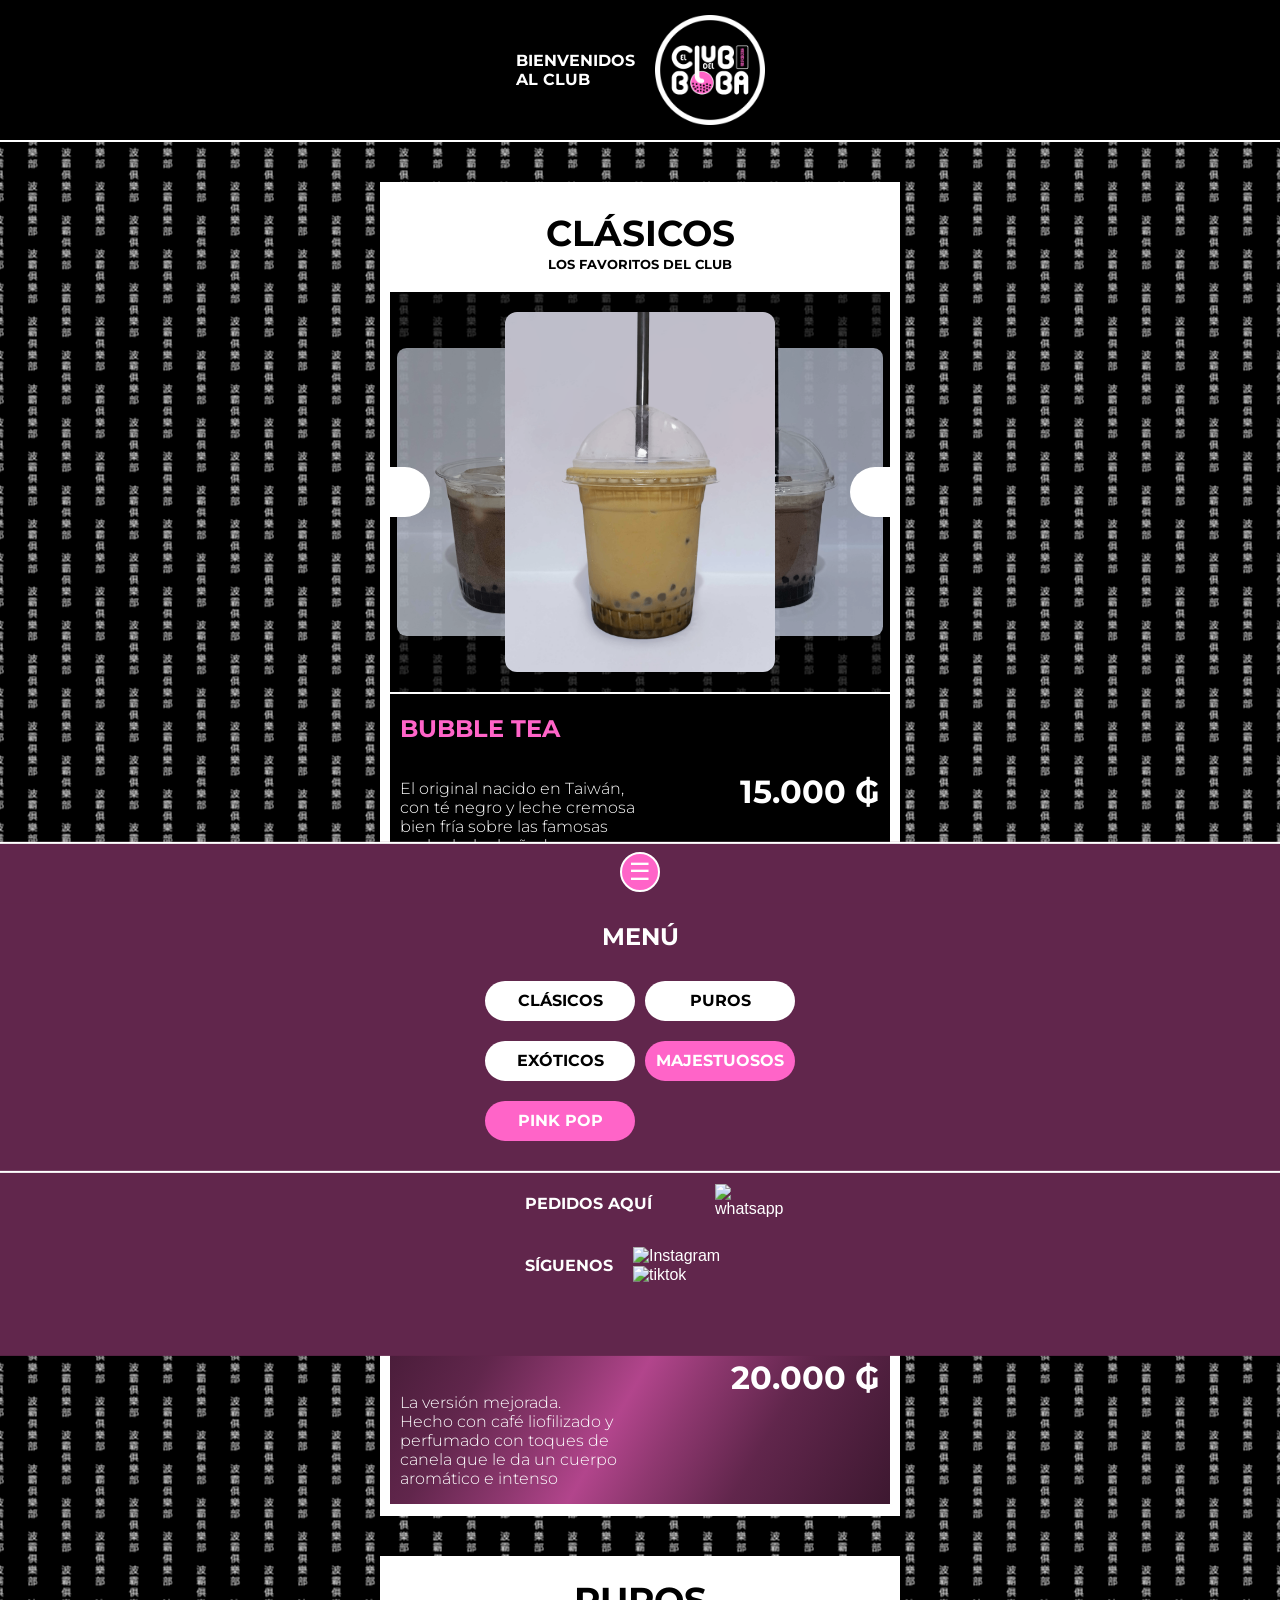
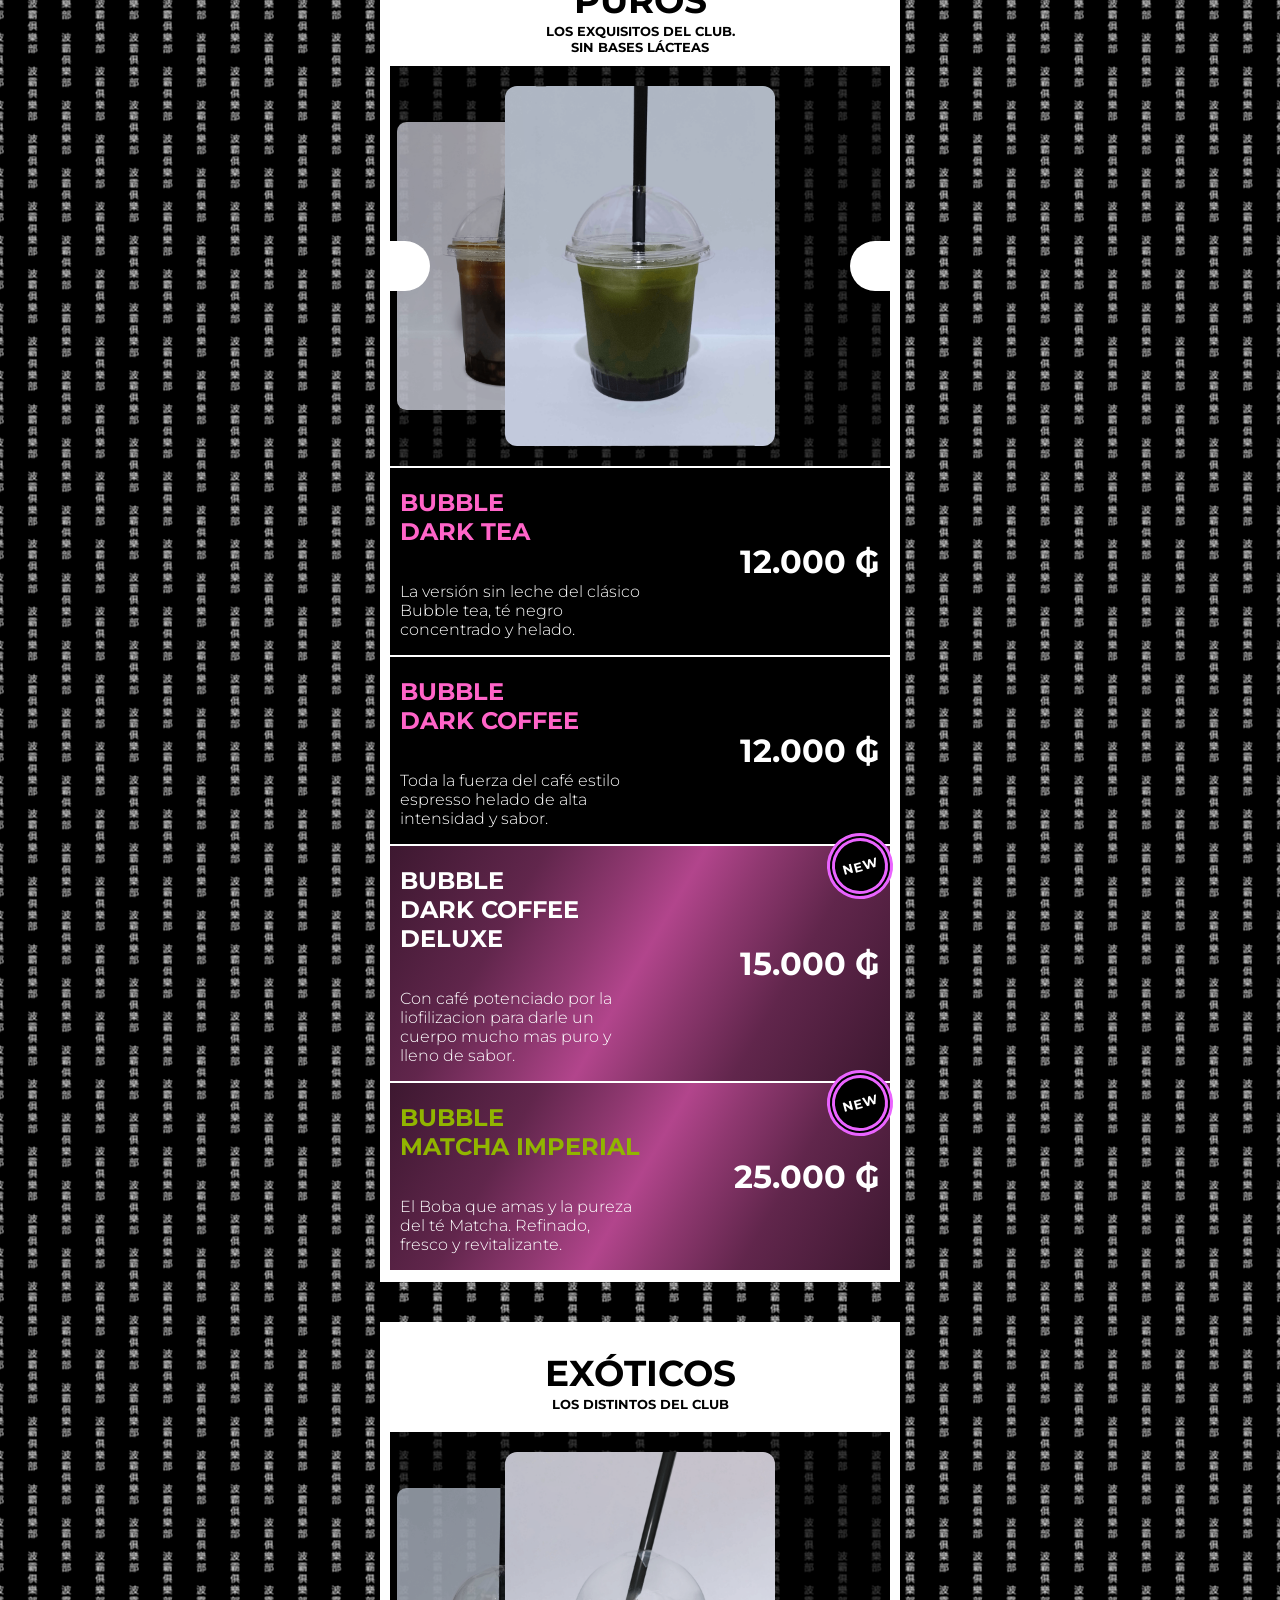
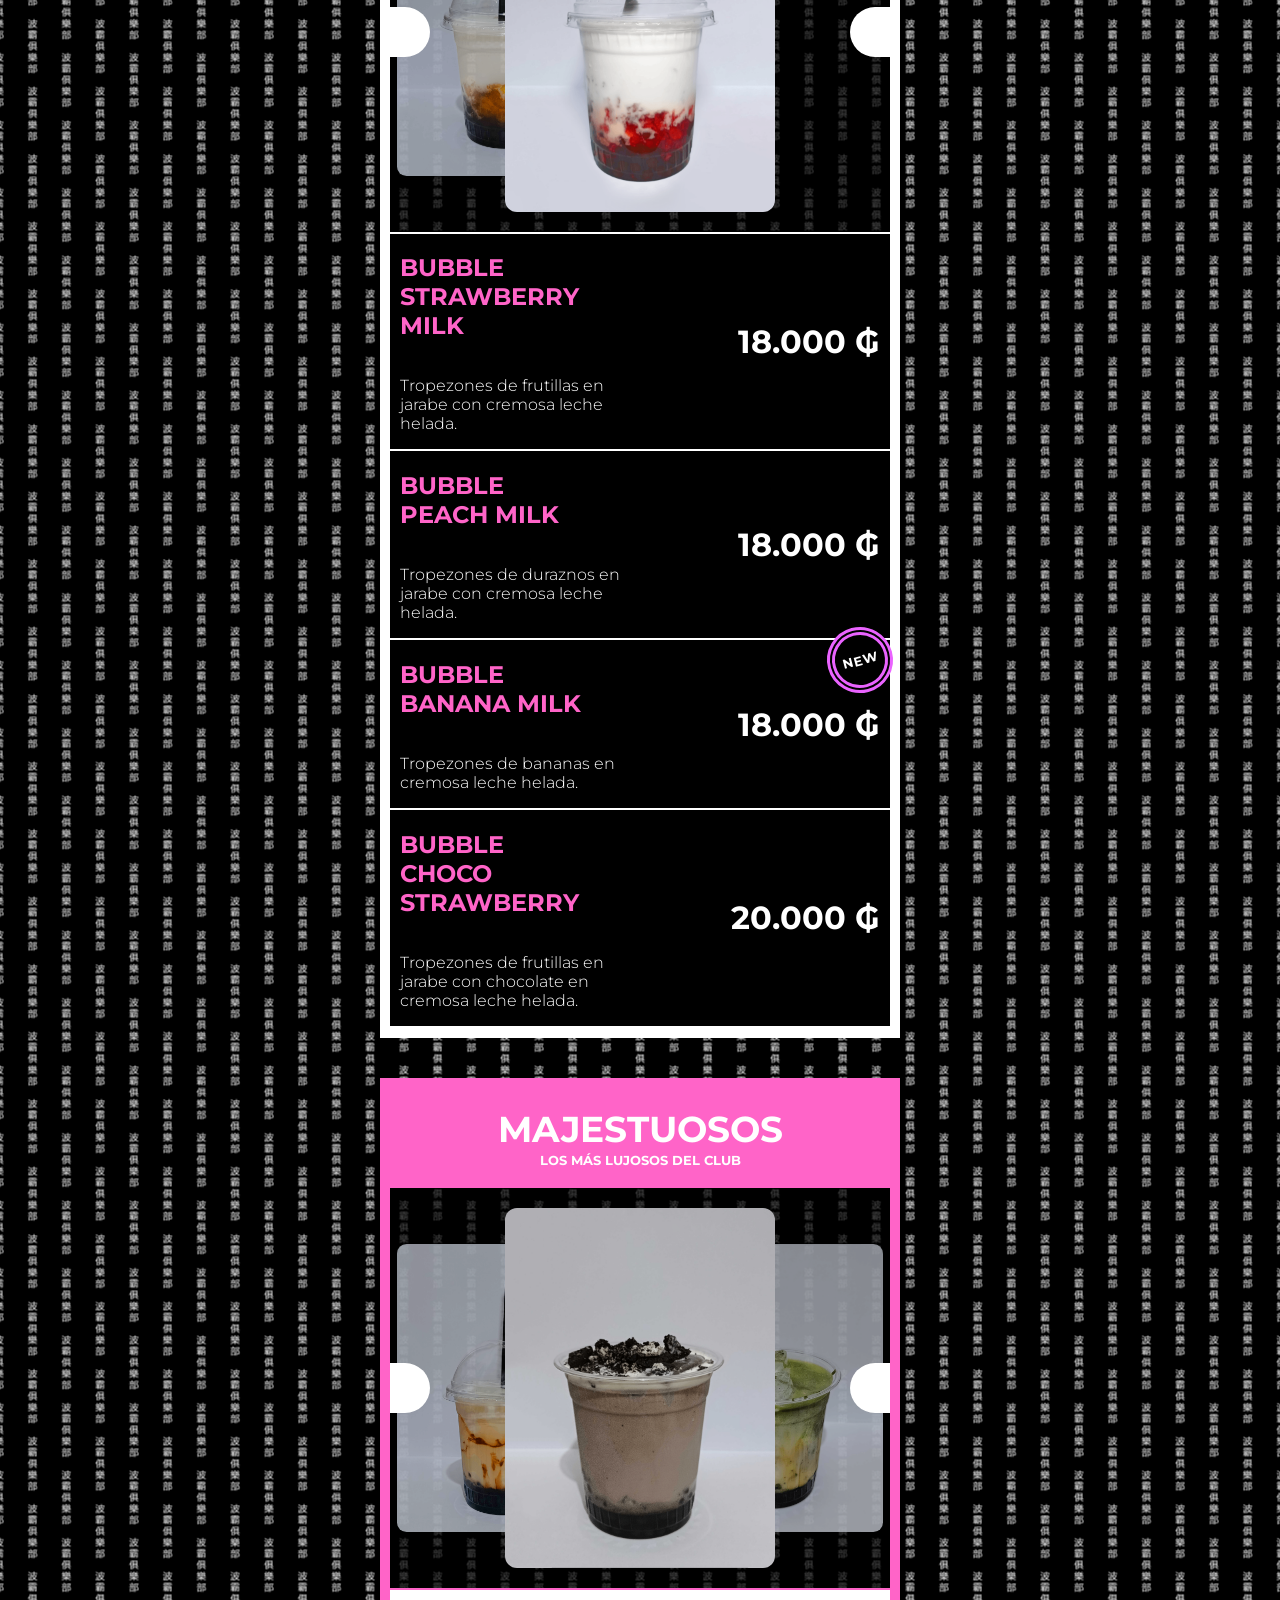
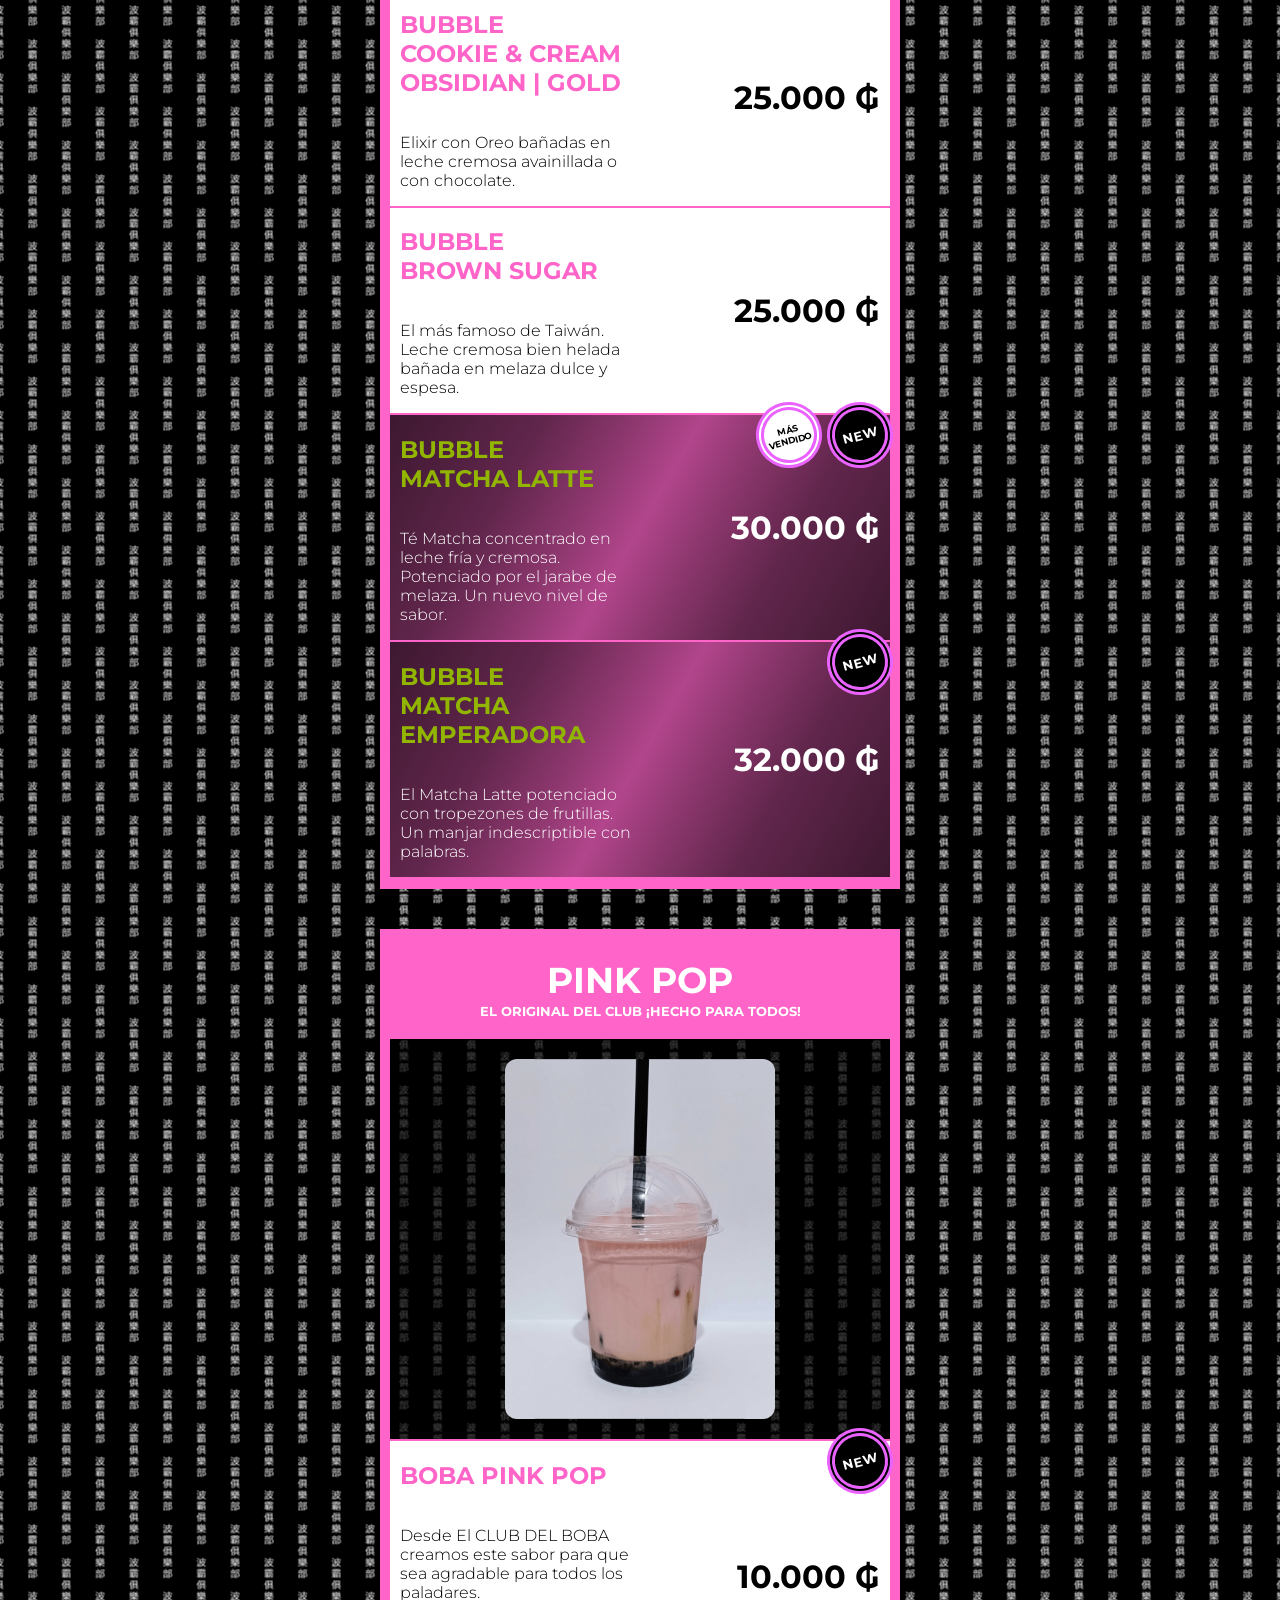
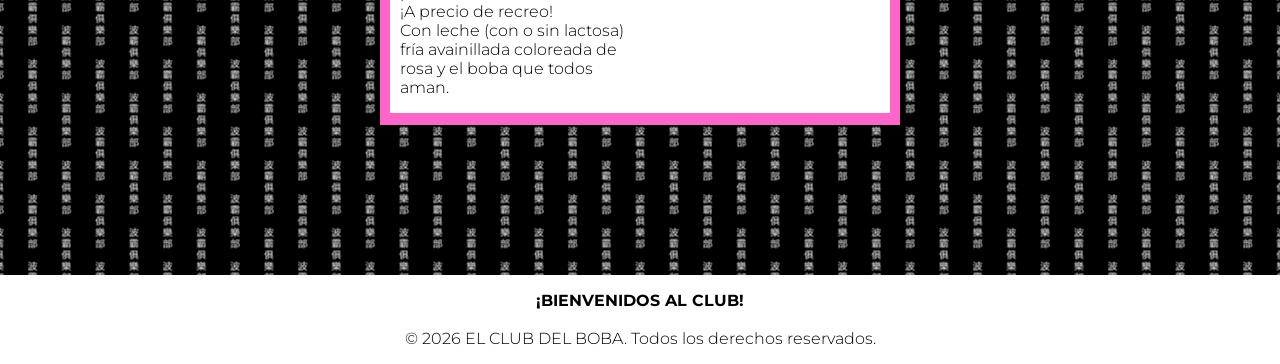
==== index.html @ 5a9d26d3 "Add files via upload" ====
<!DOCTYPE html>
<html id="todo" lang="en">
    <head>
        <meta charset="UTF-8">
        <meta name="viewport" content="width=device-width, initial-scale=1.0">
        <title>EL CLUB DEL BOBA</title>
        <link rel="icon" href="assets/elclubdelbobalogo.png">
        <link rel="preconnect" href="https://fonts.googleapis.com">
        <link rel="preconnect" href="https://fonts.gstatic.com" crossorigin>
        <link href="https://fonts.googleapis.com/css2?family=Baloo+Da+2:wght@400..800&family=Montserrat:ital,wght@0,100..900;1,100..900&display=swap" rel="stylesheet">
        <link rel="stylesheet" href="style.css">
    </head>

    <body class="montserrat-font">

        <button class="boton barra" id="boton-barra">☰</button>

        <!-- <a class="boton what icono" id="boton-what" href="https://wa.me/+595982092589?text=¡Hola! Me gustaría comprar">&#x2709;&#xFE0E;</a> -->

        <div id="barra-lateral" class="barra-lateral">
            <div class="botonera">
                <h2>MENÚ</h2>
                <span class="botones">
                    <a class="enlace" id="btnSubir" href="#bloque1"><b>CLÁSICOS</b></a>
                    <a class="enlace" href="#bloque2"><b>PUROS</b></a>
                    <a class="enlace" href="#bloque3"><b>EXÓTICOS</b></a>
                    <a class="enlace especial" href="#bloque4"><b>MAJESTUOSOS</b></a>
                    <a class="enlace especial" href="#bloque5"><b>PINK POP</b></a>
                </span>
            </div>
            <div class="extras">
                <div class="contacto">
                    <h4>PEDIDOS AQUÍ</h4>
                    <a class="icono" href="https://wa.me/+595982092589?text=¡Hola! Me gustaría comprar" target="_blank" rel="noopener"><img src="assets/waico.png" alt="whatsapp"></a>
                </div>
                <div class="redes">
                    <h4>SÍGUENOS</h4>
                    <span>
                        <a class="icono" href="https://www.instagram.com/elclubdelboba" target="_blank" rel="noopener"><img src="assets/igico.png" alt="Instagram"></a>
                        <a class="icono" href="https://www.tiktok.com/@elclubdelboba" target="_blank" rel="noopener"><img src="assets/tikico.png" alt="tiktok"></a>
                    </span>
                </div>
            </div>
        </div>

        <header class="titulo carga" id="logo">
            <img id="imgLogo" class="logo carga" src="/assets/elclubdelbobalogo.png " alt="">
        </header>

        <main id="menu" class = "menu mini">

            <div class="contenedor close" id="bloque1">

                <div class = "bloque">

                    <span class="cabeza">
                        <h1>CLÁSICOS </h1>
                        <h2 class="subT"> LOS FAVORITOS DEL CLUB </h2>
                    </span>
                    
                    <span class="marco">
                        <button class="flechas L icono">&#x25C0;&#xFE0E;</button>
                        <span id="carrusel" class="carrusel">
                        </span>
                        <button class="flechas R icono">&#x25B6;&#xFE0E;</button>
                    </span>

                    <span class="cuadro">
                        <h2 class="item name">BUBBLE TEA</h2>
                        <h1 class="item precio">15.000 ₲</h1>
                        <p class="item">El original nacido en Taiwán, con té negro y leche cremosa bien fría sobre las famosas perlas boba bañadas en melaza pura.</p>
                    </span>
                    <span class="cuadro">
                        <h2 class="item name">BUBBLE<br> COFFEE MILK</h2>
                        <h1 class="item precio">15.000 ₲</h1>
                        <p class="item">Para los amates del buen café helado con cremosa leche.</p>
                    </span>
                    <span class="cuadro">
                        <h2 class="item name">BUBBLE<br> CHOCO MILK</h2>
                        <h1 class="item precio">15.000 ₲</h1>
                        <p class="item">Un bombón líquido sedoso y refrescante con toques de canela.</p>
                        <div class="sellos">
                            <span class="sello best">
                                <b>MÁS VENDIDO</b>
                            </span>
                        </div>   
                    </span>
                    <span class="cuadro deluxe">
                        <h2 class="item">BUBBLE<br> COFFEE MILK<br>DELUXE</h2>
                        <h1 class="item precio">20.000 ₲</h1>
                        <p class="item">La versión mejorada.<br>Hecho con café liofilizado y perfumado con toques de canela que le da un cuerpo aromático e intenso</p>
                        <div class="sellos">
                            <span class="sello new">
                                <b>NEW</b>
                            </span>
                        </div>   
                    </span>
                </div>
            </div>

            <div class="contenedor close" id="bloque2">

                <div class = "bloque">

                    <span class="cabeza">
                        <h1>PUROS</h1>
                        <h2 class="subT"> LOS EXQUISITOS DEL CLUB. <br> SIN BASES LÁCTEAS </h2>
                    </span>

                    <span class="marco">
                        <button class="flechas L icono">&#x25C0;&#xFE0E;</button>
                        <span id="carrusel" class="carrusel">
                        </span>
                        <button class="flechas R icono">&#x25B6;&#xFE0E;</button>
                    </span>

                    <span class="cuadro">
                        <h2 class="item name">BUBBLE<br>DARK TEA</h2>
                        <h1 class="item precio">12.000 ₲</h1>
                        <p class="item">La versión sin leche del clásico Bubble tea, té negro concentrado y helado.</p>
                    </span>
                    <span class="cuadro">
                        <h2 class="item name">BUBBLE<br>DARK COFFEE</h2>
                        <h1 class="item precio">12.000 ₲</h1>
                        <p class="item">Toda la fuerza del café estilo espresso helado de alta intensidad y sabor.</p>
                    </span>
                    <span class="cuadro deluxe">
                        <h2 class="item">BUBBLE<br>DARK COFFEE<br>DELUXE</h2>
                        <h1 class="item precio">15.000 ₲</h1>
                        <p class="item">Con café potenciado por la liofilizacion para darle un cuerpo mucho mas puro y lleno de sabor.</p>
                        <div class="sellos">
                            <span class="sello new">
                                <b>NEW</b>
                            </span>
                        </div>  
                    </span>
                    <span class="cuadro deluxe">
                        <h2 class="item name matcha">BUBBLE<br>MATCHA IMPERIAL</h2>
                        <h1 class="item precio">25.000 ₲</h1>
                        <p class="item">El Boba que amas y la pureza del té Matcha. Refinado, fresco y revitalizante.</p>
                        <div class="sellos">
                            <span class="sello new">
                                <b>NEW</b>
                            </span>
                        </div>  
                    </span>
                </div>
            </div>

            <div class="contenedor close" id="bloque3">

                <div class = "bloque">

                    <span class="cabeza">
                        <h1>EXÓTICOS</h1>
                        <h2 class="subT">LOS DISTINTOS DEL CLUB</h2>
                    </span>

                    <span class="marco">
                        <button class="flechas L icono">&#x25C0;&#xFE0E;</button>
                        <span id="carrusel" class="carrusel">
                        </span>
                        <button class="flechas R icono">&#x25B6;&#xFE0E;</button>
                    </span>

                    <span class="cuadro">
                        <h2 class="item name">BUBBLE<br> STRAWBERRY MILK</h2>
                        <h1 class="item precio">18.000 ₲</h1>
                        <p class="item">Tropezones de frutillas en jarabe con cremosa leche helada.</p>
                    </span>
                    <span class="cuadro">
                        <h2 class="item name">BUBBLE<br> PEACH MILK</h2>
                        <h1 class="item precio">18.000 ₲</h1>
                        <p class="item">Tropezones de duraznos en jarabe con cremosa leche helada.</p>
                    </span>
                    <span class="cuadro">
                        <h2 class="item name">BUBBLE<br>BANANA MILK</h2>
                        <h1 class="item precio">18.000 ₲</h1>
                        <p class="item">Tropezones de bananas en cremosa leche helada.</p>
                        <div class="sellos">
                            <span class="sello new">
                                <b>NEW</b>
                            </span>
                        </div>  
                    </span>
                    <span class="cuadro">
                        <h2 class="item name">BUBBLE<br> CHOCO STRAWBERRY</h2>
                        <h1 class="item precio">20.000 ₲</h1>
                        <p class="item">Tropezones de frutillas en jarabe con chocolate en cremosa leche helada.</p>
                    </span>

                </div>
            </div>

            <div class="contenedor close majestuoso" id="bloque4">

                <div class = "bloque">

                    <span class="cabeza">
                        <h1>MAJESTUOSOS</h1>
                        <h2 class="subT">LOS MÁS LUJOSOS DEL CLUB</h2>
                    </span>
                    
                    <span class="marco especial">
                        <button class="flechas L icono">&#x25C0;&#xFE0E;</button>
                        <span id="carrusel" class="carrusel">
                        </span>
                        <button class="flechas R icono">&#x25B6;&#xFE0E;</button>
                    </span>

                    <span class="cuadro majestuosoCuadro">
                        <h2 class="item name name">BUBBLE<br> COOKIE & CREAM <br> OBSIDIAN | GOLD</h2>
                        <h1 class="item precio">25.000 ₲</h1>
                        <p class="item">Elixir con Oreo bañadas en leche cremosa avainillada o con chocolate.</p>
                    </span>
                    <span class="cuadro majestuosoCuadro">
                        <h2 class="item name">BUBBLE<br> BROWN SUGAR</h2>
                        <h1 class="item precio">25.000 ₲</h1>
                        <p class="item">El más famoso de Taiwán. Leche cremosa bien helada bañada en melaza dulce y espesa.</p>
                    </span>
                    <span class="cuadro deluxe pink">
                        <h2 class="item name matcha">BUBBLE<br> MATCHA LATTE</h2>
                        <h1 class="item precio">30.000 ₲</h1>
                        <p class="item">Té Matcha concentrado en leche fría y cremosa. Potenciado por el jarabe de melaza. Un nuevo nivel de sabor.</p>
                        <div class="sellos">
                            <span class="sello new">
                                <b>NEW</b>
                            </span>
                            <span class="sello best">
                                <b>MÁS VENDIDO</b>
                            </span>
                        </div>   
                    </span>
                    <span class="cuadro deluxe pink">
                        <h2 class="item name matcha">BUBBLE<br> MATCHA EMPERADORA</h2>
                        <h1 class="item precio">32.000 ₲</h1>
                        <p class="item">El Matcha Latte potenciado con tropezones de frutillas. Un manjar indescriptible con palabras.</p>
                        <div class="sellos">
                            <span class="sello new">
                                <b>NEW</b>
                            </span>
                        </div>   
                    </span>
                </div>
            </div>

            <div class="contenedor close majestuoso" id="bloque5">

                    <div class = "bloque">

                    <span class="cabeza">
                        <h1>PINK POP</h1>
                        <h2 class="subT">EL ORIGINAL DEL CLUB ¡HECHO PARA TODOS!</h2>
                    </span>

                    <span class="marco especial">
                        <span id="carrusel" class="carrusel">
                        </span>
                    </span>

                    <span class="cuadro majestuosoCuadro">
                        <h2 class="item name">BOBA PINK POP</h2>
                        <h1 class="item precio">10.000 ₲</h1>
                        <p class="item">Desde El CLUB DEL BOBA creamos este sabor para que sea agradable para todos los paladares.<br>¡A precio de recreo! 
                        <br> Con leche (con o sin lactosa) fría avainillada coloreada de rosa y el boba que todos aman.</p>
                        <div class="sellos">
                            <span class="sello new">
                                <b>NEW</b>
                            </span>
                        </div>   
                    </span>

                </div>
            </div>
        </main>

        <footer class="footer">
            <div>
                <p>
                    <b>¡BIENVENIDOS AL CLUB!</b>
                <br>
                <br>
                © 2026 EL CLUB DEL BOBA. Todos los derechos reservados.
                </p>
            </div>
        </footer>
        <script src="logic.js"></script>
    </body>
</html>
---- style.css ----
.montserrat-font {
    font-family: "Montserrat", sans-serif;
    font-optical-sizing: auto;
    font-weight: 300;
    font-style: normal;
}

.baloo-da-2-font {
    font-family: "Baloo Da 2", sans-serif;
    font-optical-sizing: auto;
    font-weight: 400;
    font-style: normal;
}

.icono {
    font-family: "Lucida Sans Unicode", "Arial Unicode MS", sans-serif;
    font-variant-ligatures: none;
    -webkit-font-smoothing: antialiased;
    -moz-osx-font-smoothing: grayscale;
}

html{
    scroll-behavior: smooth;
    width: 100%;
    height: auto;
    background-repeat: repeat;
    background-position: center;
    background-size: 135px;
    background-image: url("assets/back.png");
    padding: 0%;
    margin: 0%;
    font-family: 'Montserrat', sans-serif;
    scroll-padding-top: 60px;
    -ms-overflow-style: none; /* Internet Explorer / Edge antiguo */
}

:root {
    --rosado:  rgb(255, 100, 200);
    --what:  #25D366;
    --second: #EA63FF;
    --matcha: #91B500;
    --deluxe:#61264C;
  }

body{
    width: 100%;
    height: auto;
    margin: 0;
    padding: 0;
    /*overflow-x: hidden;*/
}

body::-webkit-scrollbar {
    display: none; /* Chrome, Safari y Opera */
}

.menu{
    width: 100%;
    display: flex;
    flex-direction: column;
    align-content: center;
    justify-content: flex-start;
    align-items: center;
}

.menu.mini{
    margin-top: 60px;
}

 .seccion {
    height: 100vh; /* Cada sección ocupa una pantalla */
    scroll-margin-top: 0px; /* Al estar dentro del contenedor ya limitado, se alinea perfecto */
    padding: 20px;
    box-sizing: border-box;
}

.boton{
    position: fixed;
    text-decoration: none;
    text-align: center;
    display: flex;
    flex-wrap: wrap;
    justify-content: center;
    align-content: center;
    align-items: center;
    margin: 0;
    z-index: 5;
    border: 2px solid #ffffff;
    border-radius: 100%;
    cursor: pointer;
}

.boton.barra{
    background-color:var(--rosado);
    color: rgb(255, 255, 255);
    height: 40px;
    width: 40px;
    font-size: x-large;
    bottom: 8px;
    right: 50%;
    transform: translateX(20px);
}

.boton.what{
    background-color: var(--what);
    border-right: 0;
    border-radius: 30px 0px 0px 30px;
    color: rgb(255, 255, 255);
    height: 60px;
    width: 60px;
    font-size: xx-large;
    bottom: 10%;
    right: 0px;
    box-shadow: 4px 4px 4px rgba(0, 0, 0, 0.2);
    opacity: .7;
}

.barra-lateral {
    position: fixed;
    width: 100%;
    height: auto;
    background-color: var(--deluxe);
    border-top: 2px solid white;
    color: white;
    transform: translateY(100%);
    z-index: 4;
    transition: transform 0.3s ease-in-out;
    bottom: 0;
    padding-bottom: 60px;
    display: flex;
    flex-direction: column;
    align-items: center;
}

.barra-lateral::before {
    position: absolute;
    display: flex;
    justify-content: center;
    align-items: center;
    top: -60px;
    content: "▼";
    border-top: 2px solid white;
    bottom: 0;
    width: 100%;
    height: 60px;
    background-color: var(--deluxe);
}

.barra-lateral.activo {
    transform: translateY(0%);
}

.enlace{
    text-decoration: none;
    color: inherit;
    background-color:white;
    display: grid;
    place-items: center;
    color:black;
    height: 40px;
    width: 150px;
    font-size: medium;
    border: none;
    border-radius: 20px;
    cursor: pointer;
    margin: 10px 5px 10px 5px;
}

.enlace.especial{
    background-color:var(--rosado);
    color: white;
}

.botonera {
    width: 100%;
    display: grid;
    grid-template-columns: 100%;
    justify-items: center;
    align-items: center;
    border-bottom: 2px solid white;
    padding-bottom: 20px;
}

.botonera h2{
    grid-column: span 2;
}

.botones{
    display: grid;
    grid-template-columns: 50% 50%;
    justify-items: center;
    align-items: center;
}

.extras{
    width: 350px;
    display: flex;
    flex-direction: column;
    align-content: center;
}

.contacto, .redes {
    width: auto;
    display: flex;
    align-items: center;
    justify-content: space-between;
    padding: 0 60px 0 60px;
}

.icono{
    text-decoration: none;
    color: inherit;
    color: white;
    width: 40px;
    height: 40px;
    padding-left: 20px;
}

.icono img{
    width: 40px;
}

.titulo {
    font-size: medium;
    width: 100%;
    height: 120px;
    background-color: black;
    color: white;
    display: flex;
    flex-direction: column;
    flex-wrap: wrap;
    justify-content: center;
    align-items: center;
    align-content: center;
    padding:10px 0 10px 0;
    position: relative;
    border-bottom: 2px solid white;
    transition: height .4s cubic-bezier(0.25, 1, 0.5, 1); 
}

.titulo.carga {
    height: 100vh;
    z-index: 999;
}

.titulo.mini{
    font-size: small;
    position: fixed;
    left: 0%;
    top: 0%;
    height: 40px;
    transition: height .2s cubic-bezier(0.25, 1, 0.5, 1); 
    z-index: 3;
}

.logo {
    width: 110px;
    height: auto;
    display: flex;
    flex-direction: column;
    transition: width .4s cubic-bezier(0.25, 1, 0.5, 1);
}

.logo.carga {
    width: 50%;
    height: auto;
}

.logo.mini{
    width: 50px;
    height: auto;
    display: block;
    transition: width .2s cubic-bezier(0.25, 1, 0.5, 1);
}

.up{
    flex: 1;
    display: flex;
    justify-content: center;
    flex-direction: column;
    flex-wrap: nowrap;
    align-items: center;
    margin-right: 20px;
}

.boba{
    color: white;
}

.contenedor{
    width: auto;
    height: auto;
    max-width: 500px;
    margin-top: 40px;
    border: 10px solid #ffffff;
}

.majestuoso{
    border: 10px solid var(--rosado);
}

.bloque{
    width: 100%;
    height: auto;
    font-size: 1rem;
    color: #ffffff;
    display: grid;
    grid-template-columns: 1fr; /* Dos columnas iguales */
    grid-template-rows: 2; /* Dos filas automáticas */
}

.cabeza{
    color: black;
    background-color: white;
    font-size: large;
    width: 100%;
    height: 100px;
    display: flex;
    flex-direction: column;
    justify-content: center;
    align-items: center;
    box-shadow: inset 0 -2px 0 0 #ffffff;
}

.cabeza > *{
    line-height: 1.25;
    text-align: center;
    margin: 0px;
}

.marco{
    display: flex;
    align-content: center;
    justify-content: center;
    align-items: center;
    position: relative;
    width: 100%;
    height: 400px;
    background-color: rgba(0, 0, 0, 0.7);
    border-bottom: 2px solid white;
    overflow: hidden;
}

.marco.especial{
    border-bottom: 2px solid var(--rosado);
}

.flechas{
    background-color: white;
    position: absolute;
    text-decoration: none;
    display: flex;
    flex-wrap: wrap;
    justify-content: center;
    align-content: center;
    align-items: center;
    margin: 0;
    padding: 0;
    width: 40px;
    height: 50px;
    font-size: x-large;
    border: none;
    cursor: pointer;
    z-index: 2;
}

.L{
    left: 0px;
    border-radius: 0px 30px 30px 0px;
    padding-right: 10px;
}

.R{
    right: 0px;
    border-radius: 30px 0px 0px 30px;
    padding-left: 10px;
}

.majestuoso .cabeza{
    color: #ffffff;
    background-color: var(--rosado);
    box-shadow: inset 0 -2px 0 0 var(--rosado);
}

.subT{
    font-size: small;
}

.cuadro {
    background-color: black;
    display: grid;
    align-content: center;
    align-items: center;
    justify-items: stretch;
    position: relative;
    grid-template-columns: repeat(2, 1fr); /* Dos columnas iguales */
    grid-template-rows: auto auto; /* Dos filas automáticas */
    column-width: 10px;
    padding: 0px 10px 0px 10px;
    border-bottom: 2px solid white;
    height: auto;
    width: auto;
}

.sellos{
    position: absolute;
    display: flex;
    flex-direction: row-reverse;
    align-items: center;
    height: 50px;
    width: auto;
    top: -5px;
    right: -3px;
}

.sello{
    position: relative;
    width: 50px;
    height: 50px;
    text-align: center;
    border: 8px double var(--second);
    transform: rotate(-15deg);
    display: flex;
    justify-content: center;
    align-items: center;
    font-weight: normal;
    z-index: 2;
    margin-left: 5px;
}

.best{
    color: black;
    font-size: xx-small;
    background-color: white;
    border-radius: 50px;
}

.new{
    color: white;
    font-size: small;
    background-color: black;
    border-radius: 50px;
}

.majestuosoCuadro{
    background-color: #ffffff;
    color: black;
    border-bottom: 2px solid var(--rosado);
}

.item{
    display: grid;
}

.item.name{
    color: var(--rosado);
}

.precio, .precioMajestuoso{
    grid-row: span 2;
    position: relative;
    display: grid;
    place-items: center;
    justify-items: end;
}

.soon{
    color: rgba(255, 255, 255, 0.3);
}

.soon::before{
    opacity: 1;
    content: "PRÓXIMAMENTE";
    font-size: large;
    position: relative;
    color: var(--matcha);
    height: 30px;
    display: flex;
    align-items: center;
}

.precioMajestuoso{
    color: rgba(0, 0, 0, 1);
}

footer{
    position: relative;
    display: grid;
    place-items: center;
    text-align: center;
    width: auto;
    height: auto;
    margin-top: 150px;
    color: black;
    background-color: white;
}

/*------------------------------------------------------*/

.carrusel {
    position: relative;
    width: 90%;
    height: 400px;
    display: flex;
    justify-content: center;
    align-items: center;
}

.foto {
    position: absolute;
    width: 60%;
    height: 90%;
    object-fit: cover;
    border-radius: 12px;
    transition: transform 0.3s ease-in-out, opacity .2s ease-in-out, z-index 0.1s step-end;
    opacity: 0;
    z-index: 0;
}

.principal {
    z-index: 2;
    transform: translateX(0) scale(1);
    opacity: 1;
}

.derecha {
    z-index: 1;
    transform: translateX(50%) scale(0.8);
    opacity: 0.8;
}

.izquierda {
    z-index: 1;
    transform: translateX(-50%) scale(0.8);
    opacity: 0.8;
}

.item.name.matcha{
    color: var(--matcha);
}

.deluxe{
    background: linear-gradient(-60deg, #3D1830 0%,var(--deluxe) 25%,#8F3870 40%, #b2458c 50%, #8F3870 60%, var(--deluxe) 75%, #3D1830 100%);
    border: 0;
    border-bottom: 2px solid white;
}

.pink{
    border-bottom: 2px solid var(--rosado);
}
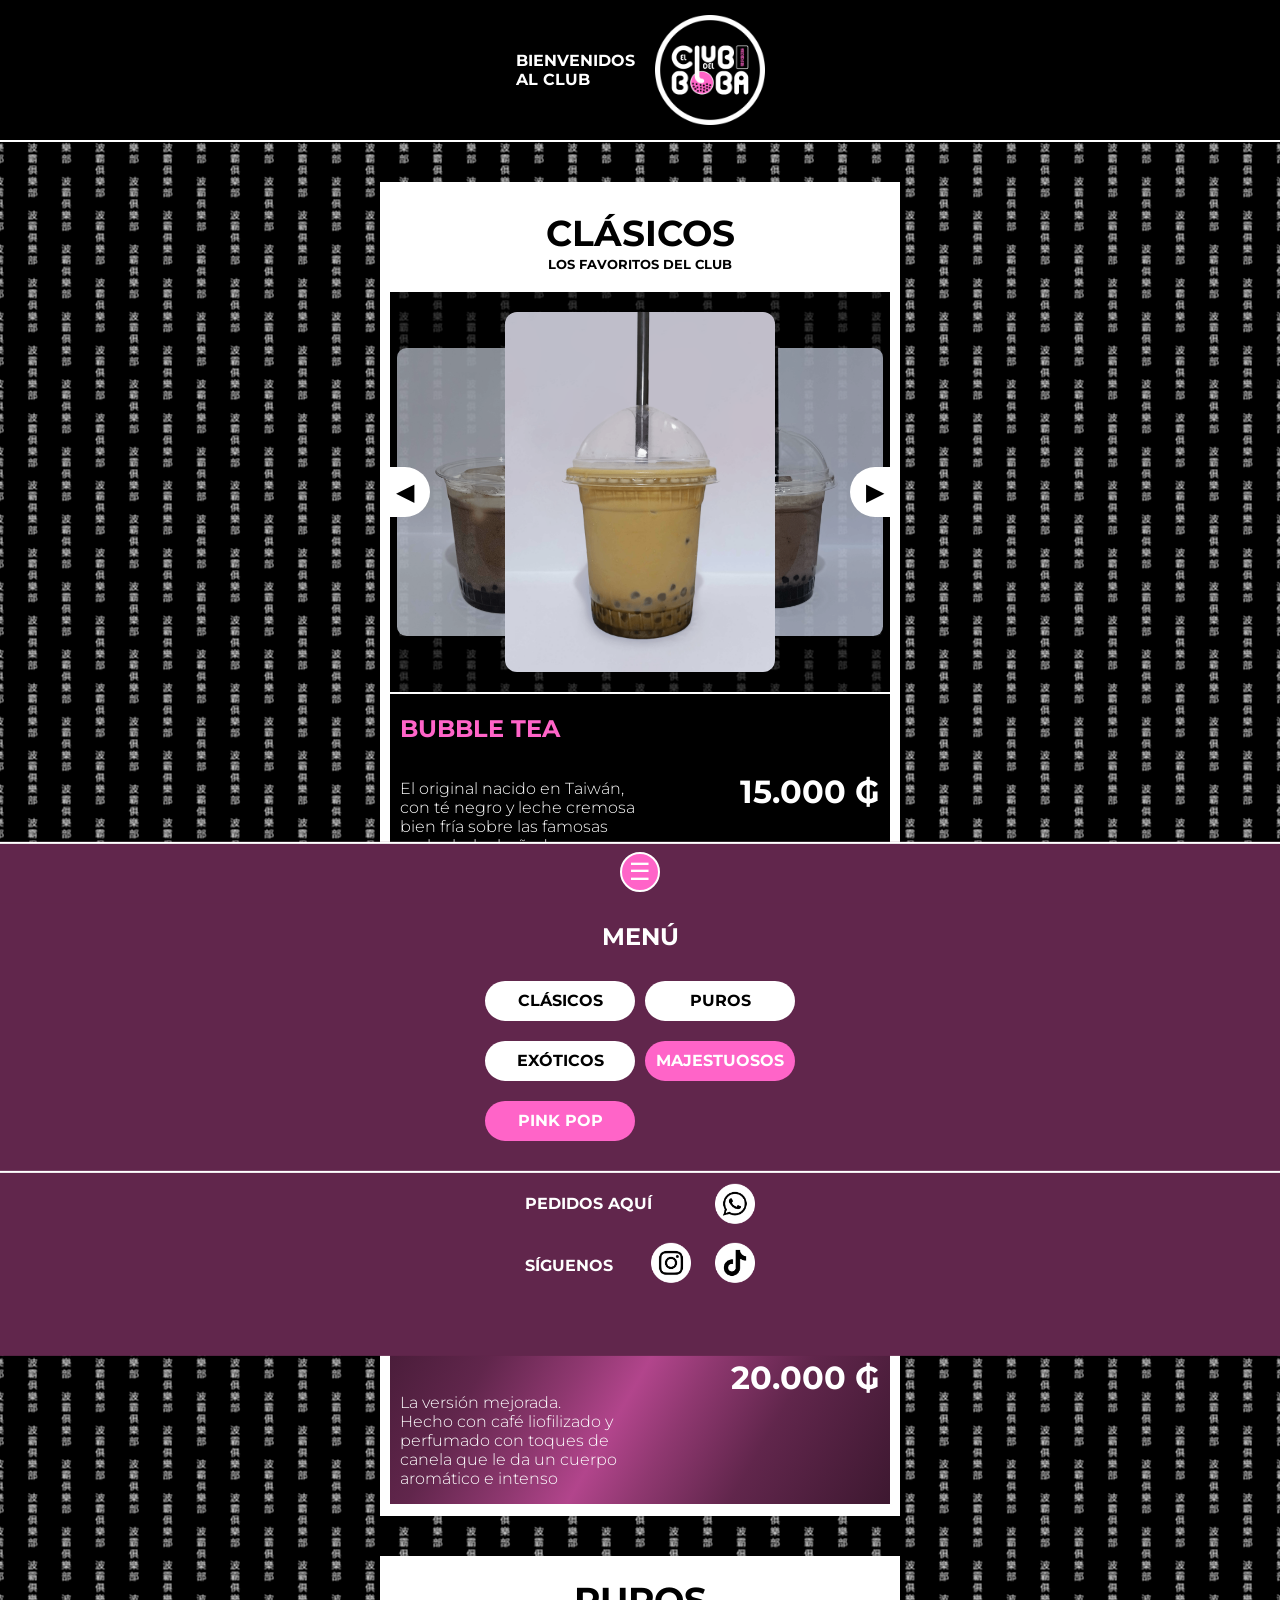
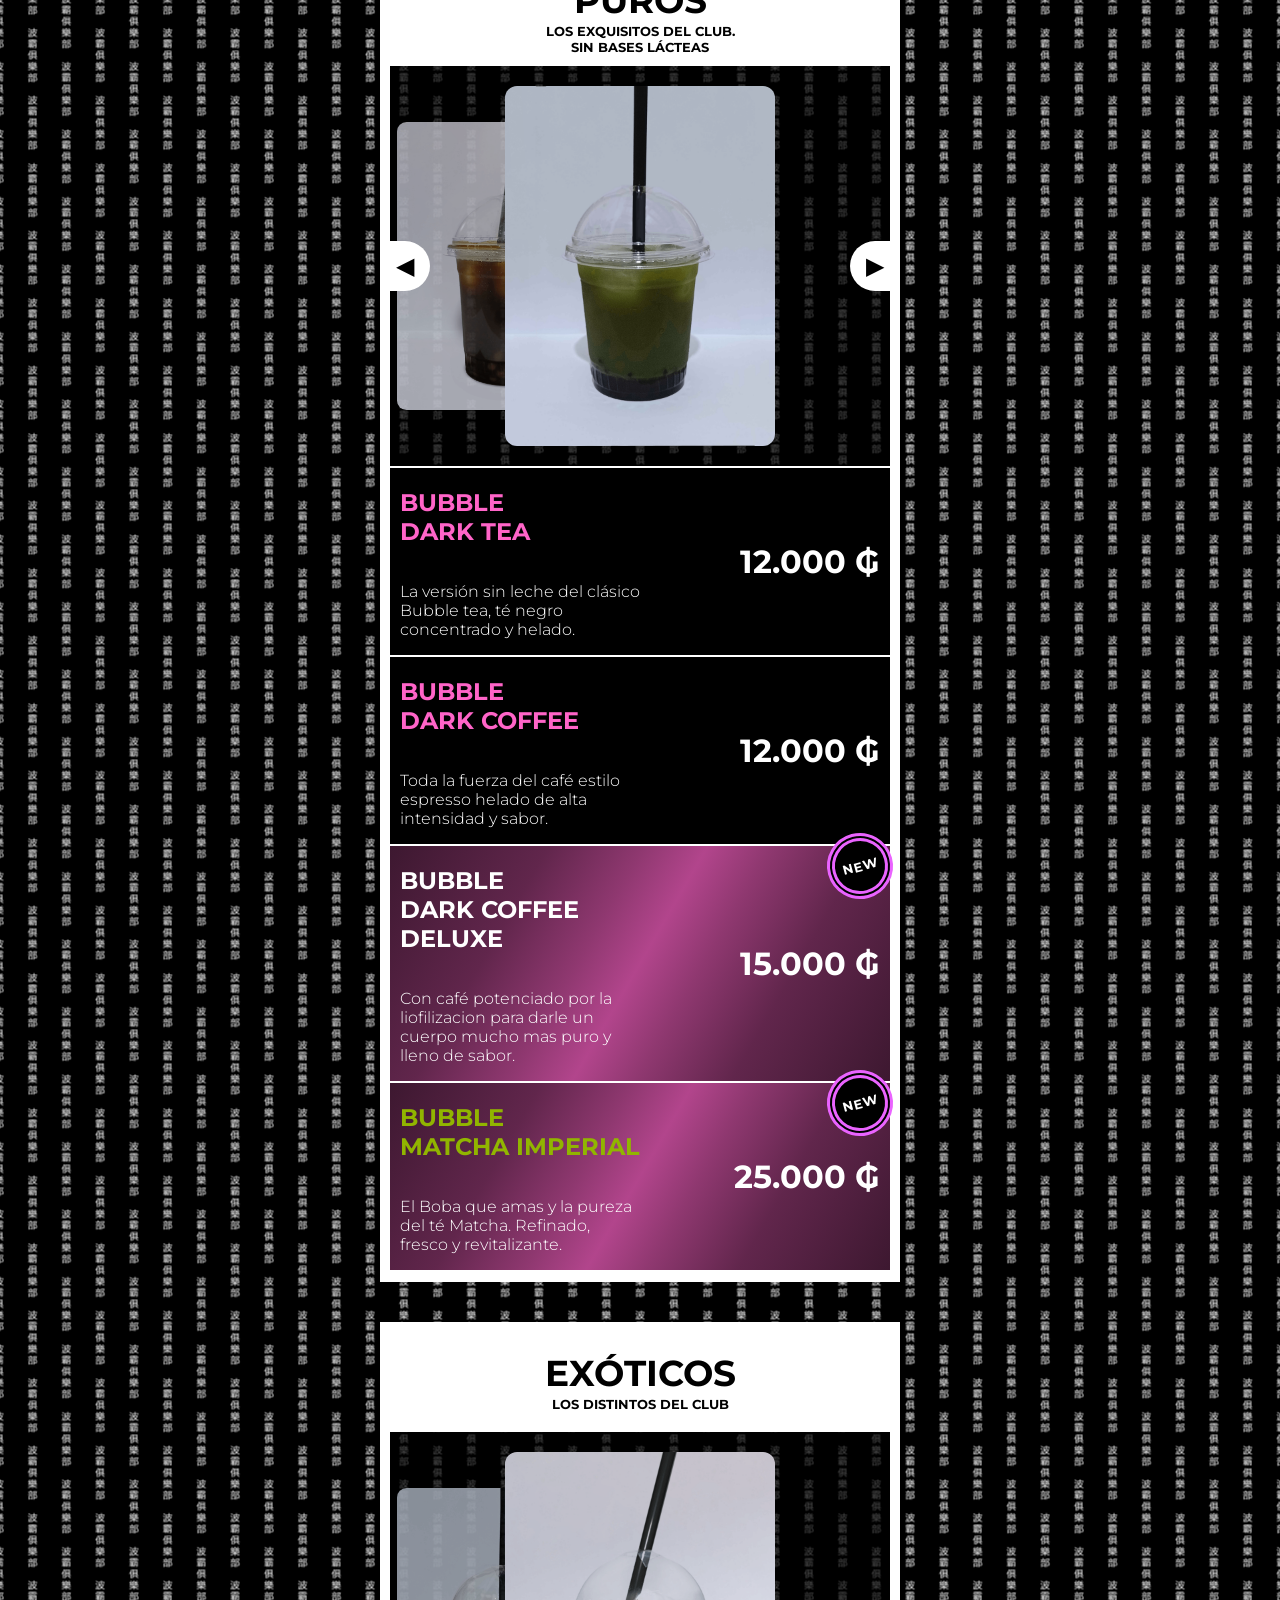
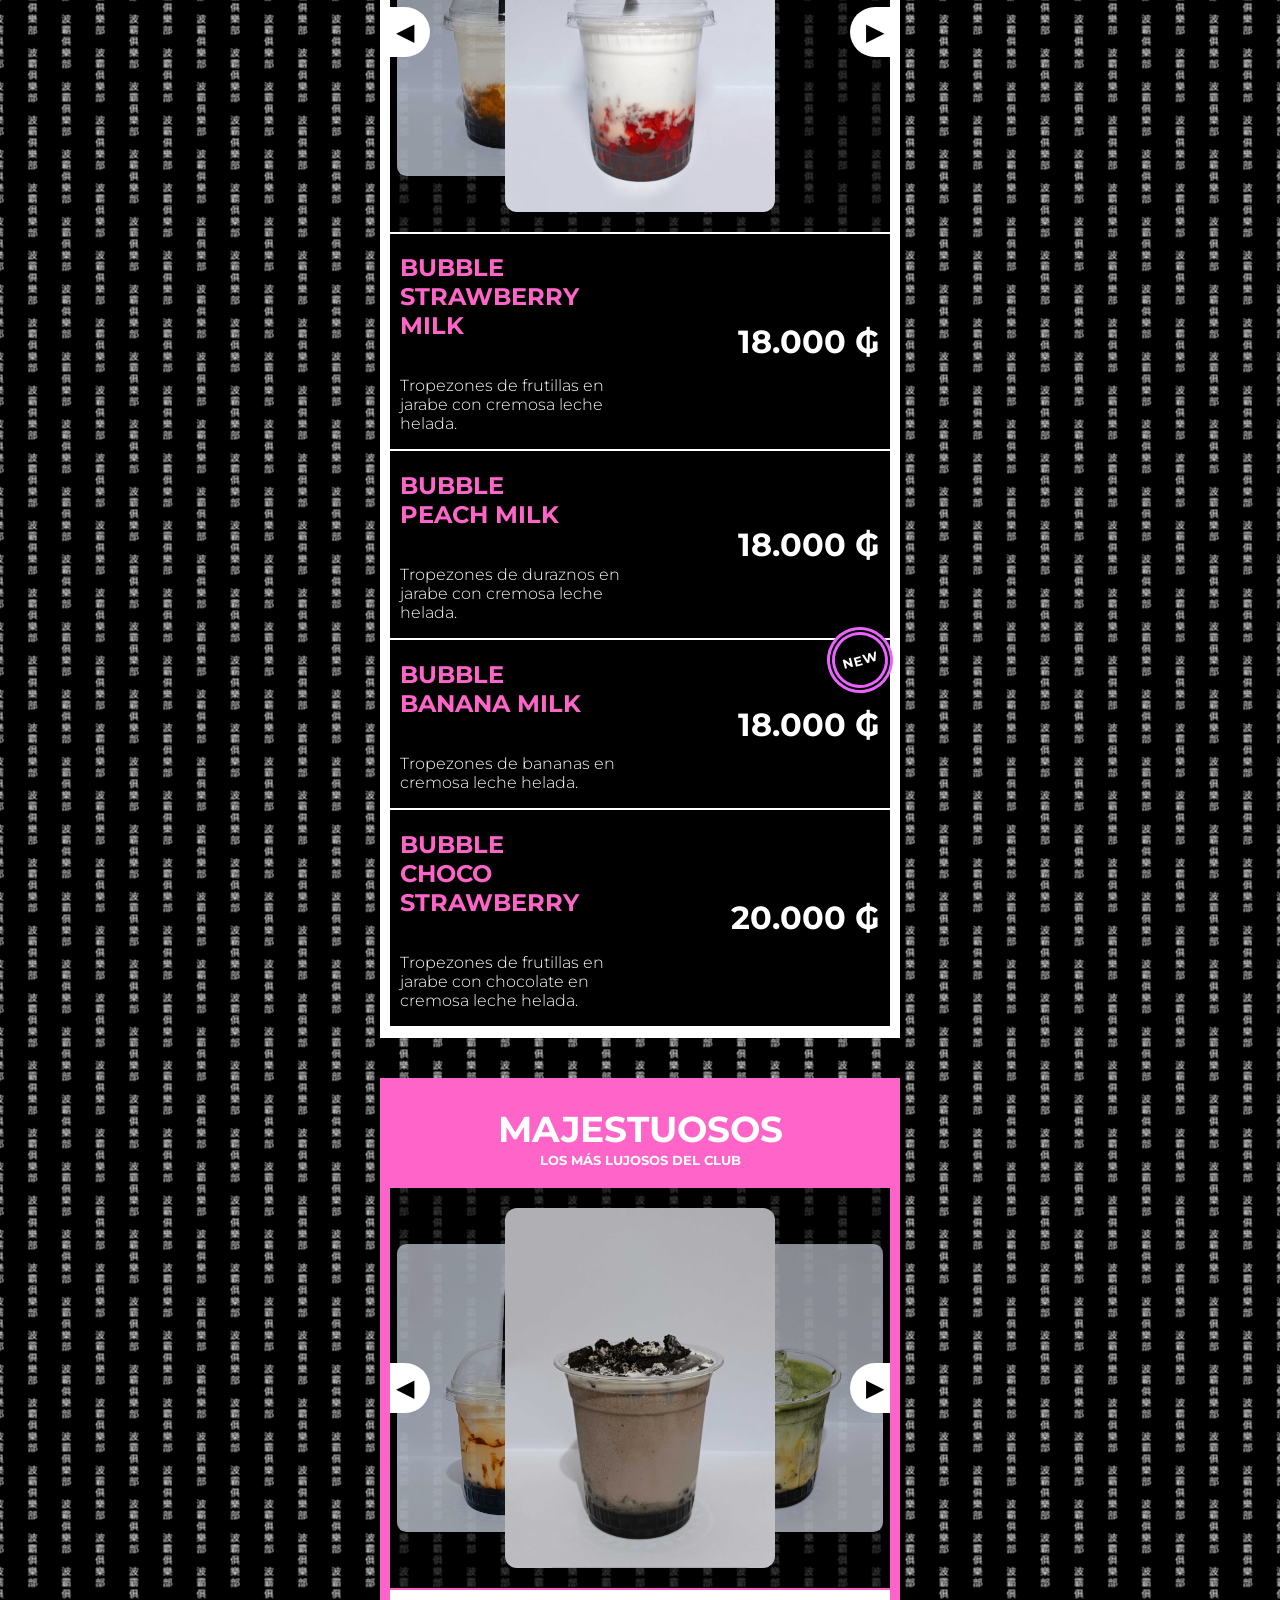
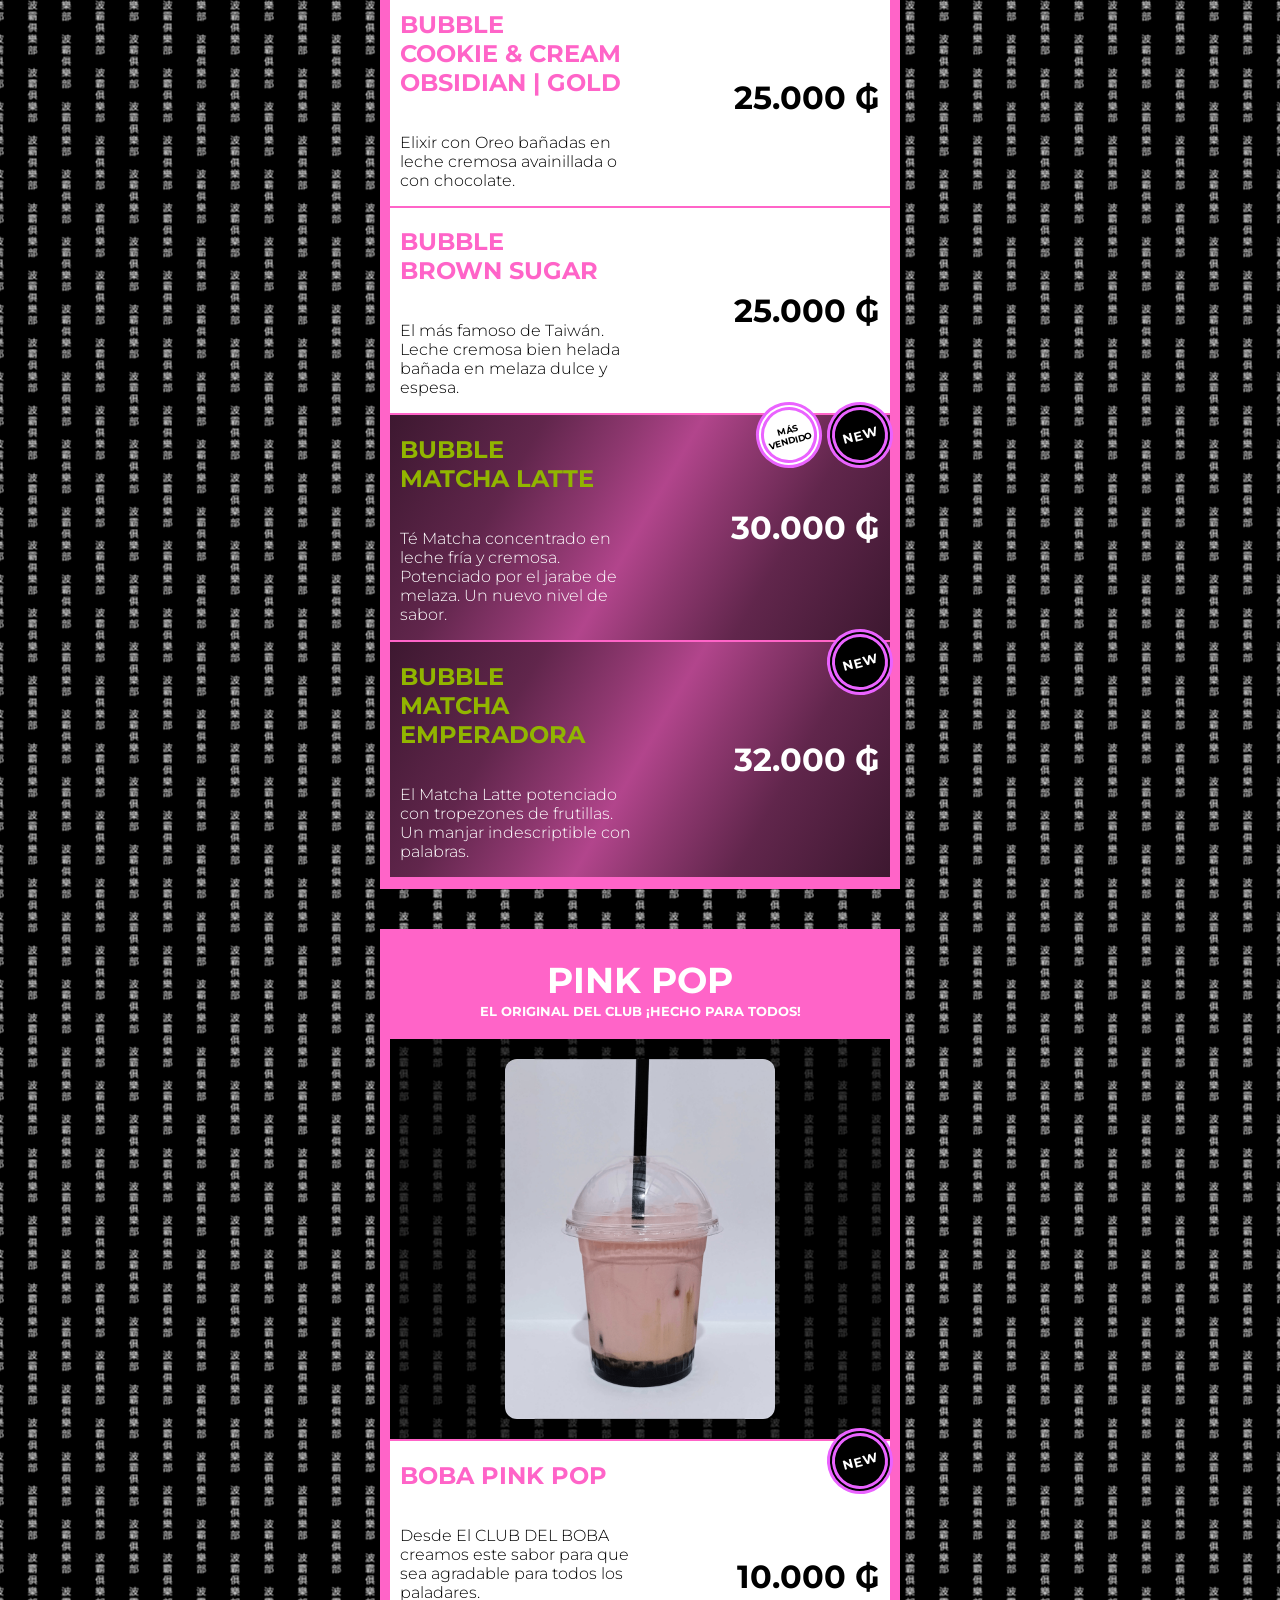
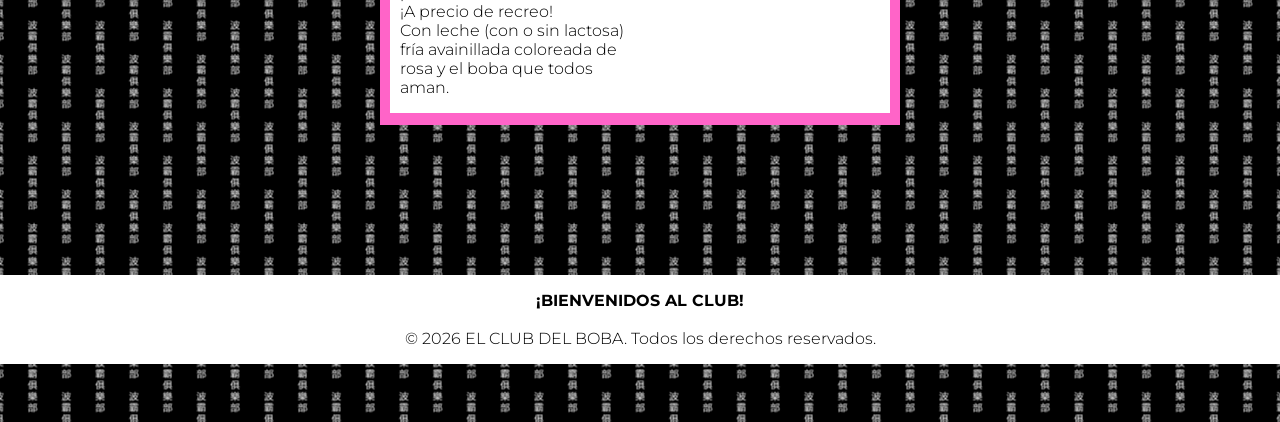
==== commit 79f54106: "Add files via upload" ====
--- a/index.html
+++ b/index.html
@@ -59,10 +59,10 @@
                     </span>
                     
                     <span class="marco">
-                        <button class="flechas L icono">&#x25C0;&#xFE0E;</button>
-                        <span id="carrusel" class="carrusel">
-                        </span>
-                        <button class="flechas R icono">&#x25B6;&#xFE0E;</button>
+                        <button class="flechas L">&#x25C0;&#xFE0E;</button>
+                        <span id="carrusel" class="carrusel">
+                        </span>
+                        <button class="flechas R">&#x25B6;&#xFE0E;</button>
                     </span>
 
                     <span class="cuadro">
@@ -108,10 +108,10 @@
                     </span>
 
                     <span class="marco">
-                        <button class="flechas L icono">&#x25C0;&#xFE0E;</button>
-                        <span id="carrusel" class="carrusel">
-                        </span>
-                        <button class="flechas R icono">&#x25B6;&#xFE0E;</button>
+                        <button class="flechas L">&#x25C0;&#xFE0E;</button>
+                        <span id="carrusel" class="carrusel">
+                        </span>
+                        <button class="flechas R">&#x25B6;&#xFE0E;</button>
                     </span>
 
                     <span class="cuadro">
@@ -157,10 +157,10 @@
                     </span>
 
                     <span class="marco">
-                        <button class="flechas L icono">&#x25C0;&#xFE0E;</button>
-                        <span id="carrusel" class="carrusel">
-                        </span>
-                        <button class="flechas R icono">&#x25B6;&#xFE0E;</button>
+                        <button class="flechas L">&#x25C0;&#xFE0E;</button>
+                        <span id="carrusel" class="carrusel">
+                        </span>
+                        <button class="flechas R">&#x25B6;&#xFE0E;</button>
                     </span>
 
                     <span class="cuadro">
@@ -202,10 +202,10 @@
                     </span>
                     
                     <span class="marco especial">
-                        <button class="flechas L icono">&#x25C0;&#xFE0E;</button>
-                        <span id="carrusel" class="carrusel">
-                        </span>
-                        <button class="flechas R icono">&#x25B6;&#xFE0E;</button>
+                        <button class="flechas L">&#x25C0;&#xFE0E;</button>
+                        <span id="carrusel" class="carrusel">
+                        </span>
+                        <button class="flechas R">&#x25B6;&#xFE0E;</button>
                     </span>
 
                     <span class="cuadro majestuosoCuadro">
--- a/style.css
+++ b/style.css
@@ -493,6 +493,7 @@
     margin-top: 150px;
     color: black;
     background-color: white;
+    margin-bottom: 58px;
 }
 
 /*------------------------------------------------------*/
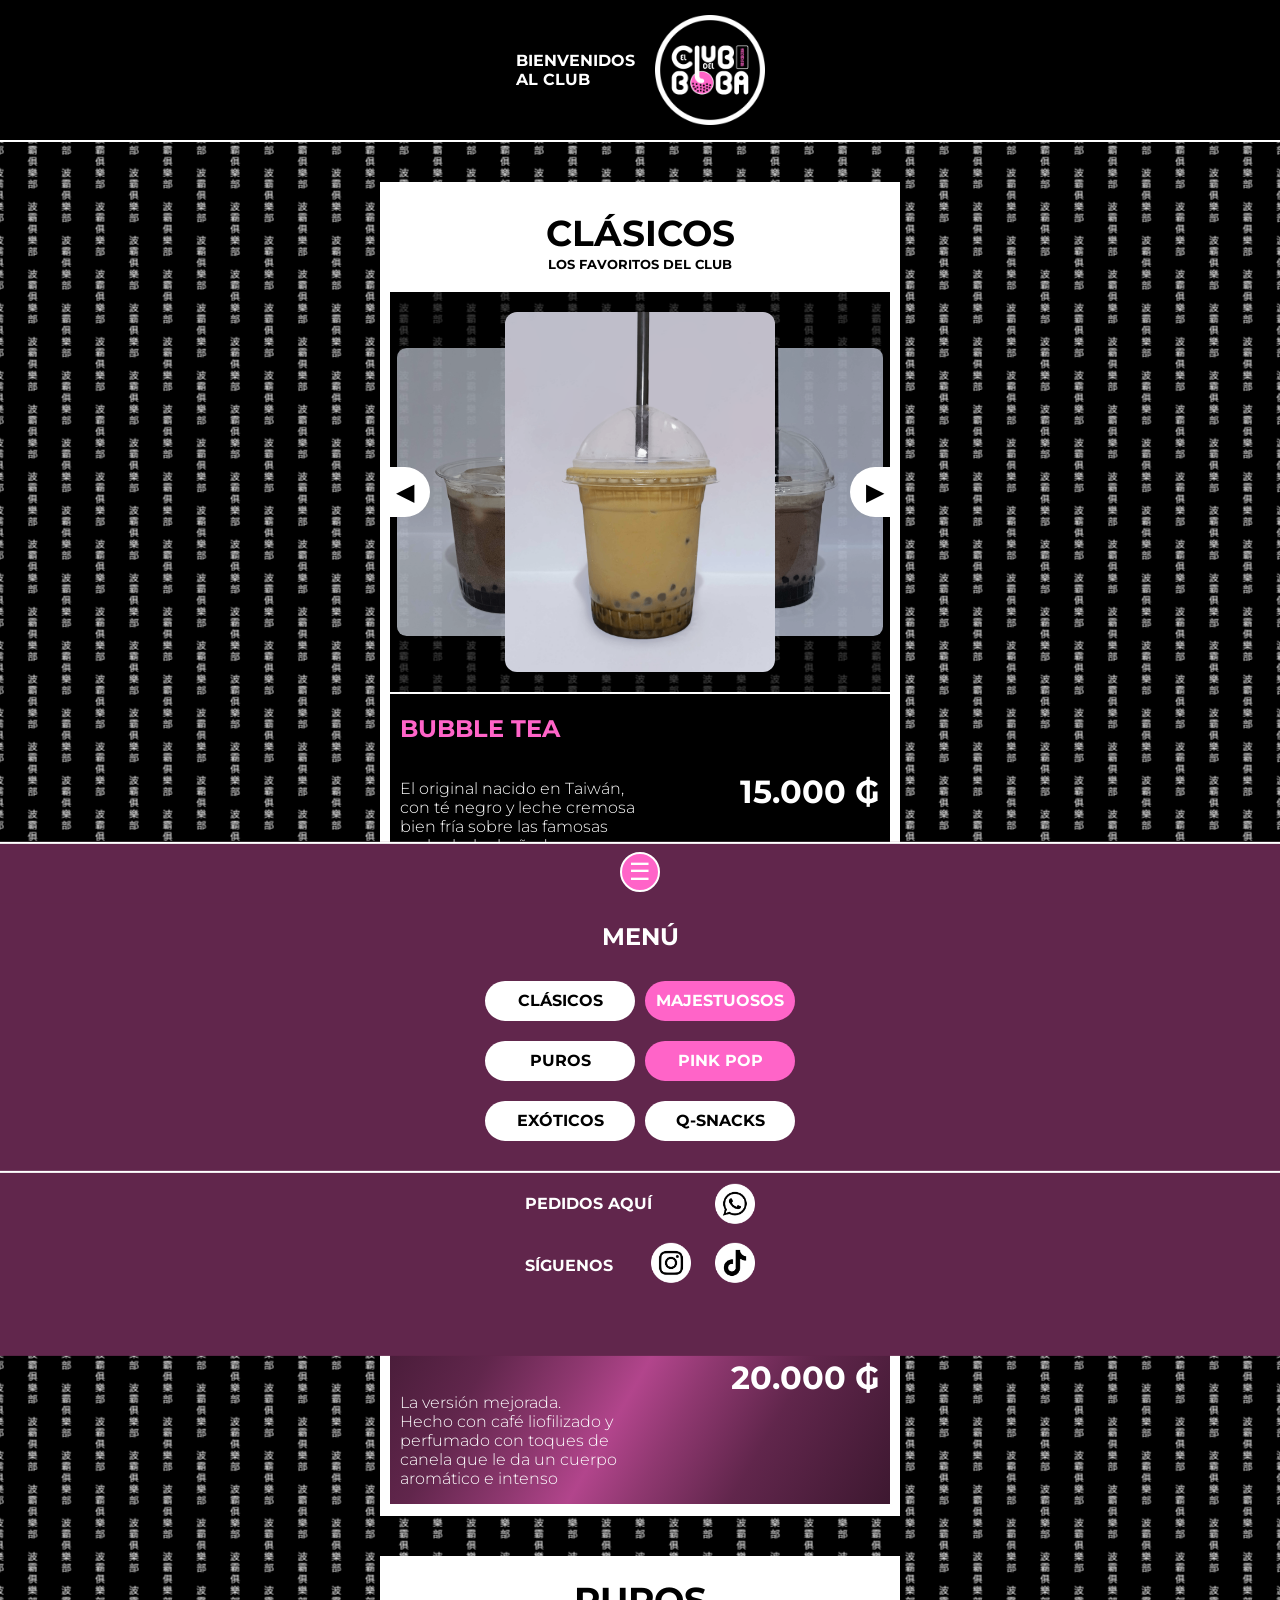
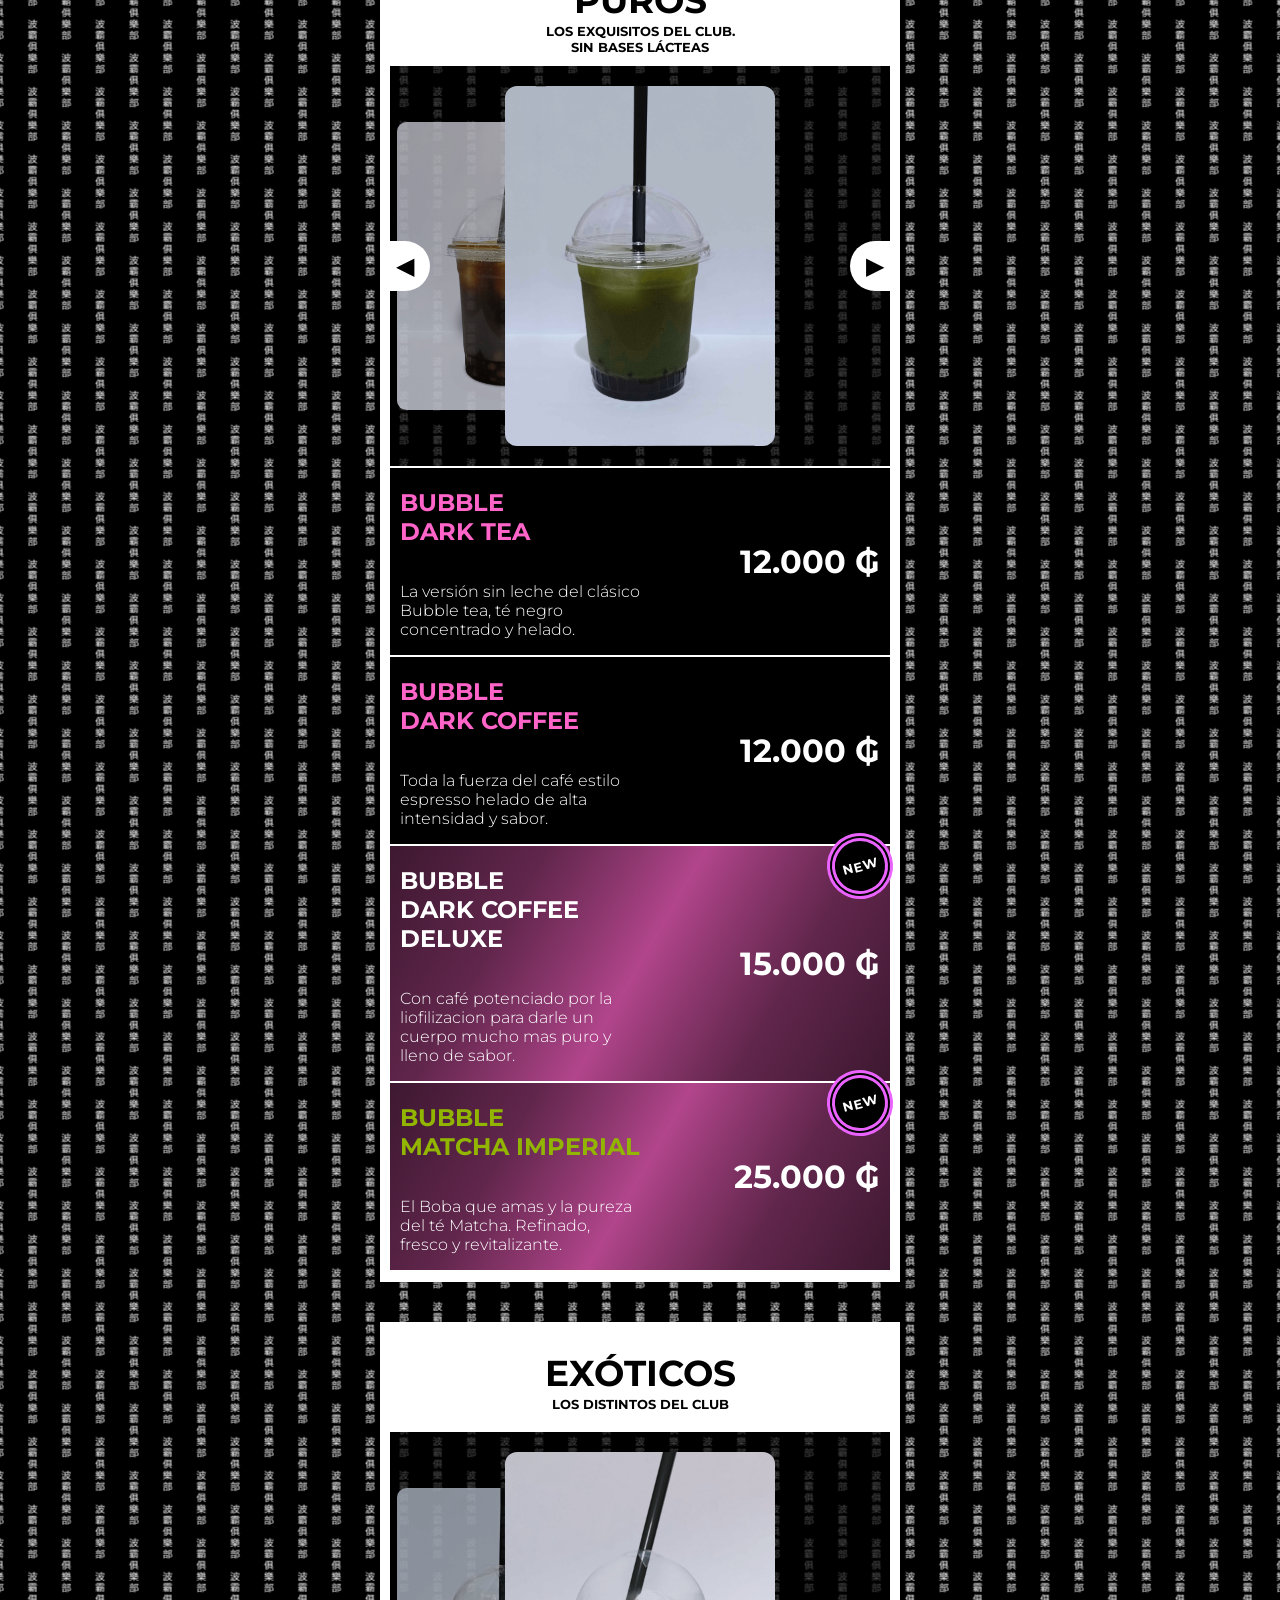
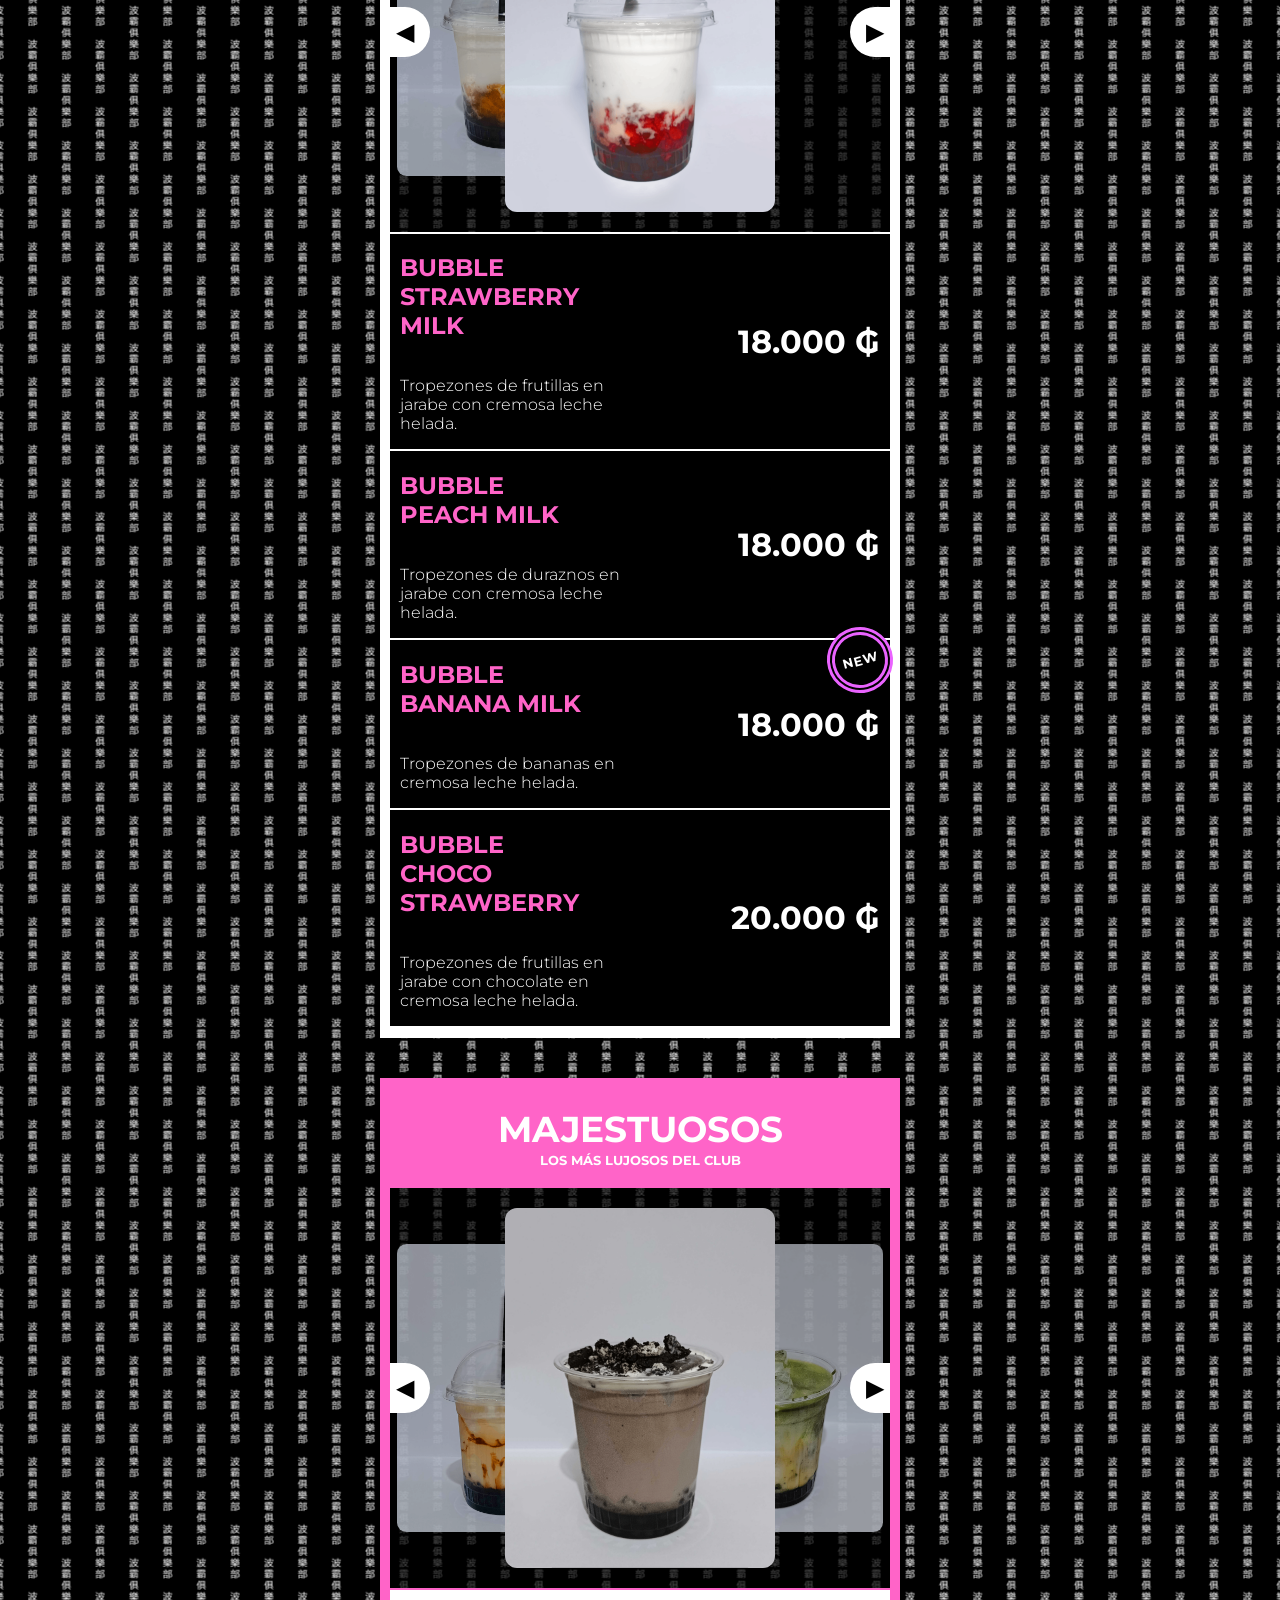
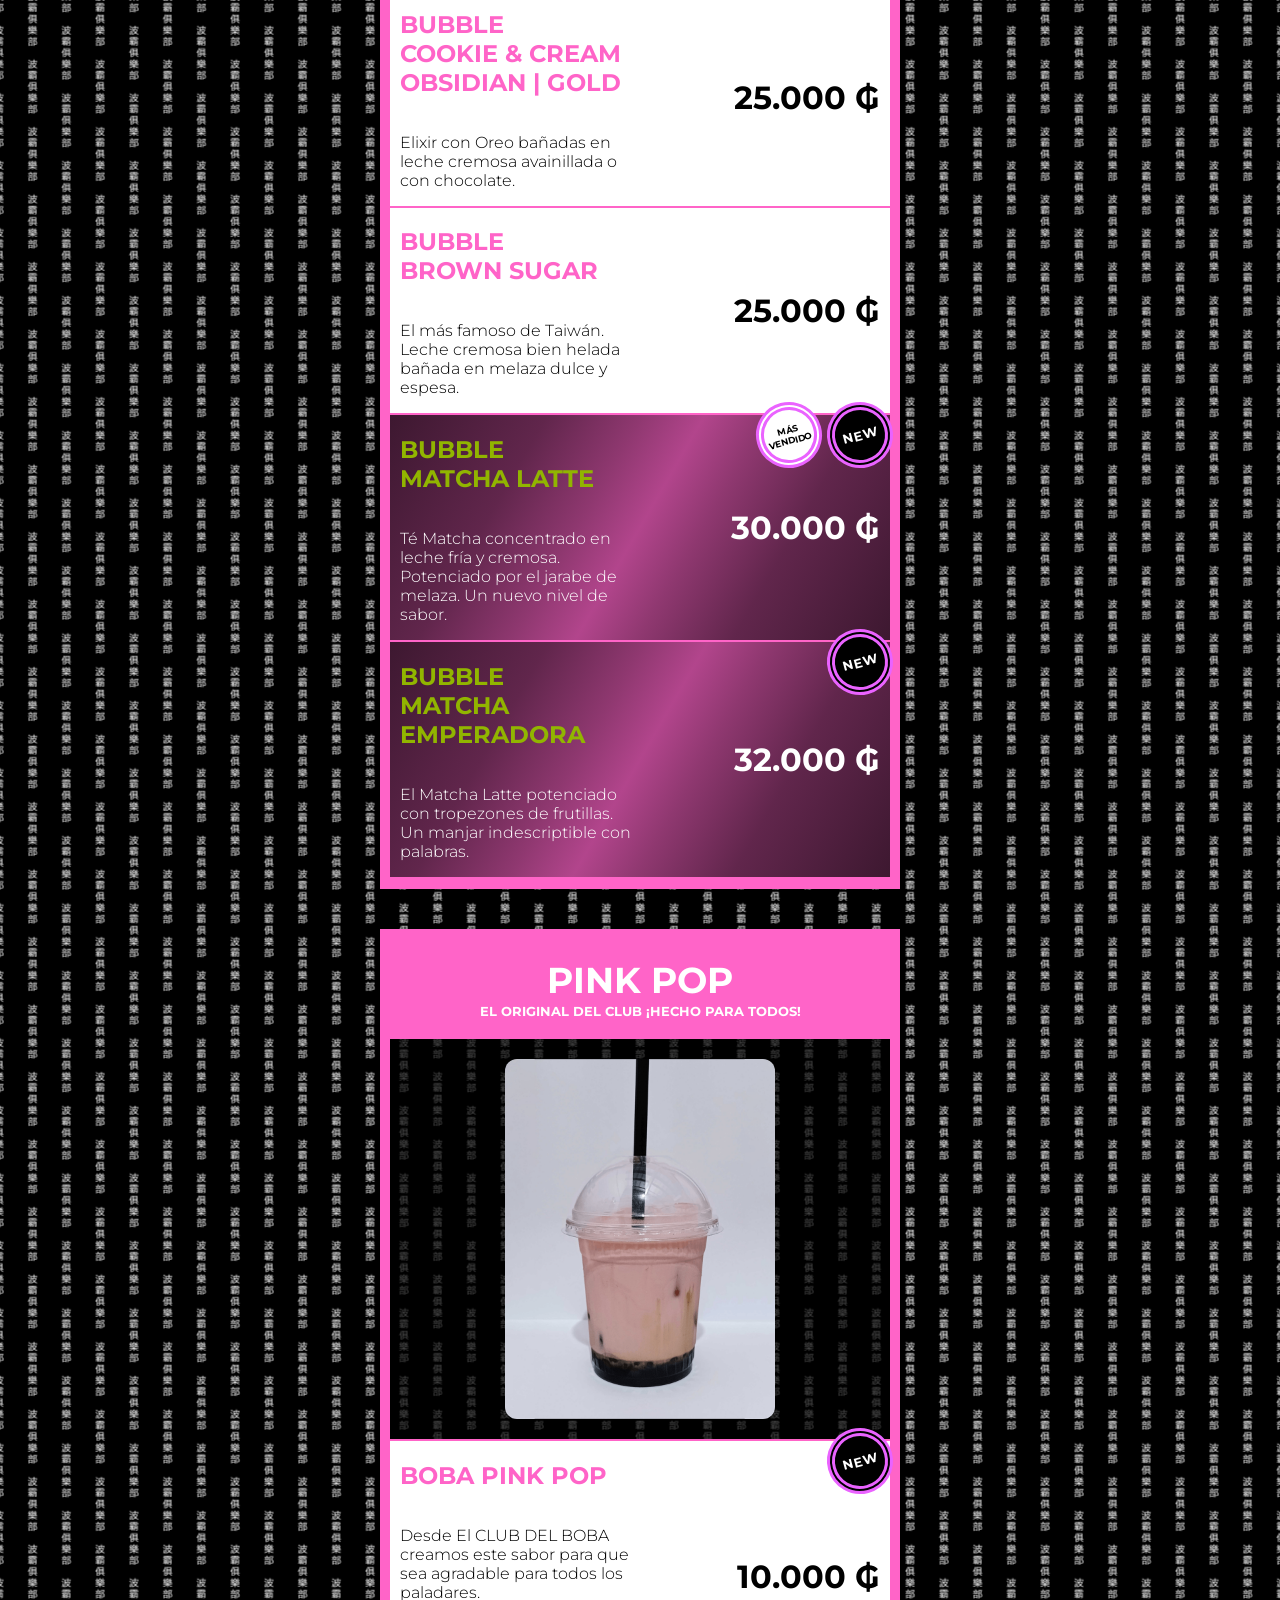
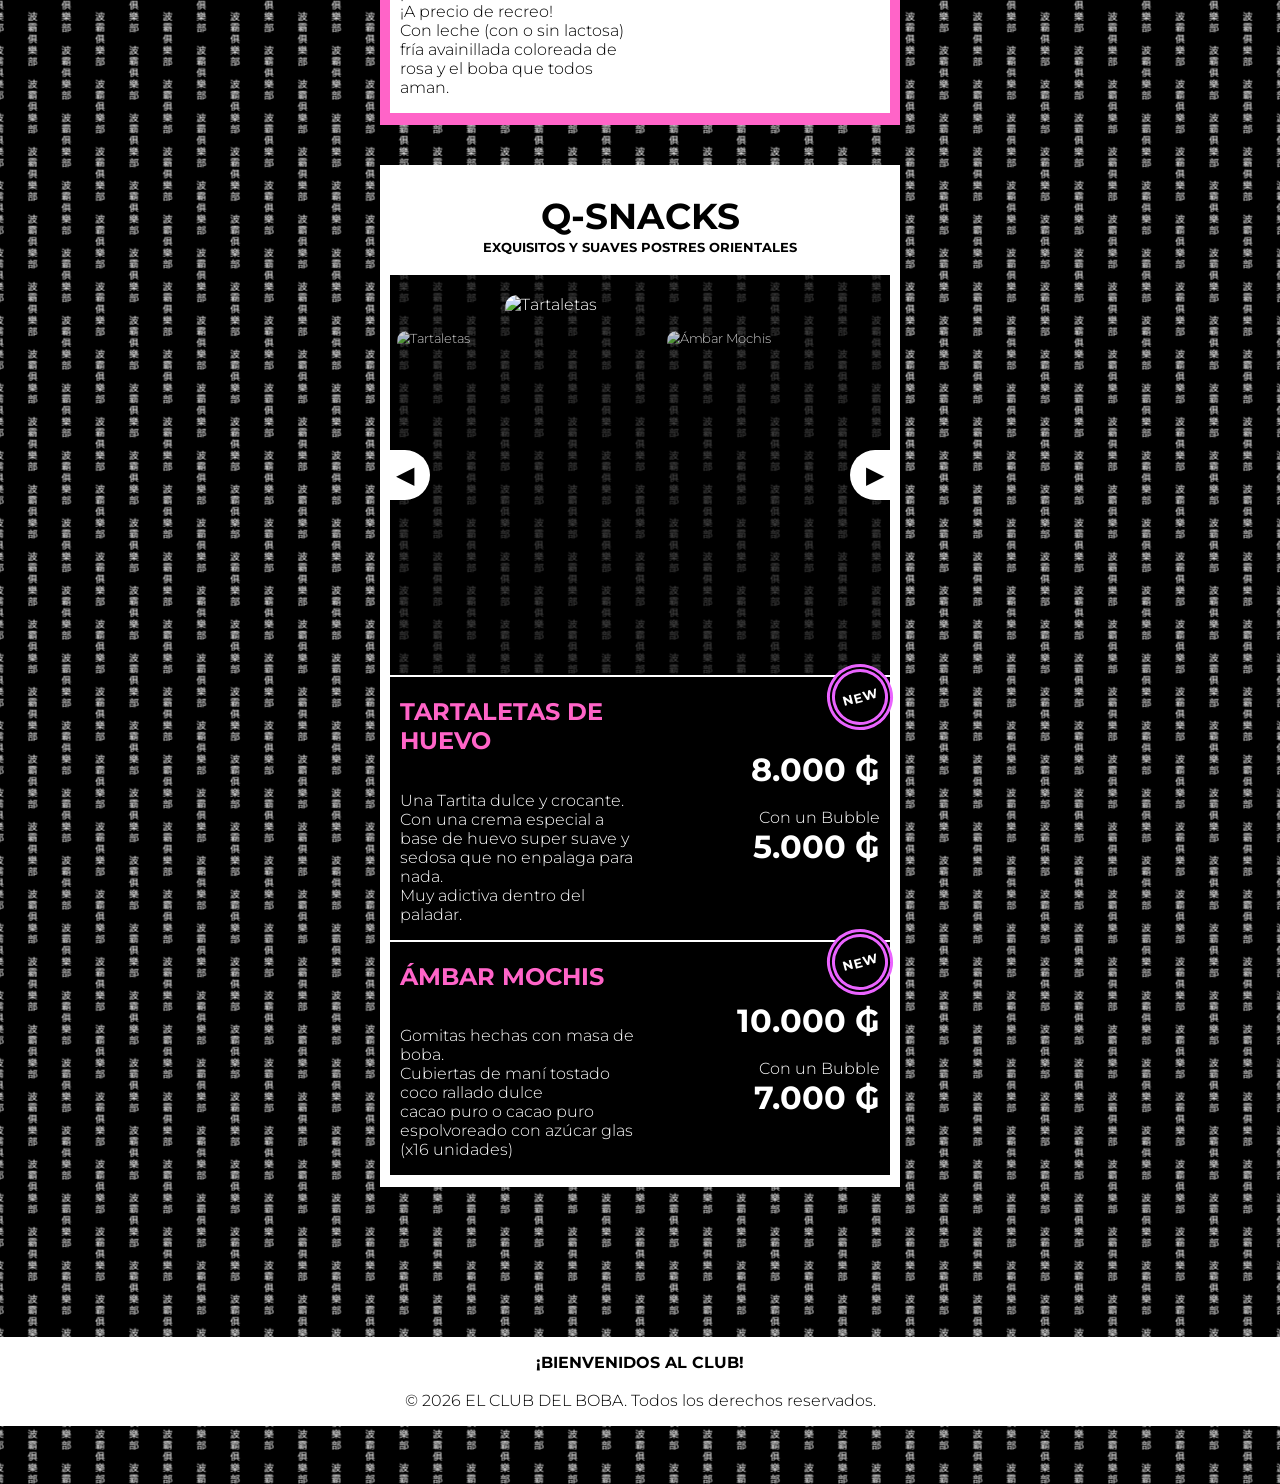
==== commit ab964cd6: "Add files via upload" ====
--- a/index.html
+++ b/index.html
@@ -22,10 +22,11 @@
                 <h2>MENÚ</h2>
                 <span class="botones">
                     <a class="enlace" id="btnSubir" href="#bloque1"><b>CLÁSICOS</b></a>
+                    <a class="enlace especial" href="#bloque4"><b>MAJESTUOSOS</b></a>
                     <a class="enlace" href="#bloque2"><b>PUROS</b></a>
+                    <a class="enlace especial" href="#bloque5"><b>PINK POP</b></a>
                     <a class="enlace" href="#bloque3"><b>EXÓTICOS</b></a>
-                    <a class="enlace especial" href="#bloque4"><b>MAJESTUOSOS</b></a>
-                    <a class="enlace especial" href="#bloque5"><b>PINK POP</b></a>
+                    <a class="enlace" href="#bloque6"><b>Q-SNACKS</b></a>
                 </span>
             </div>
             <div class="extras">
@@ -49,7 +50,7 @@
 
         <main id="menu" class = "menu mini">
 
-            <div class="contenedor close" id="bloque1">
+            <div class="contenedor" id="bloque1">
 
                 <div class = "bloque">
 
@@ -98,7 +99,7 @@
                 </div>
             </div>
 
-            <div class="contenedor close" id="bloque2">
+            <div class="contenedor" id="bloque2">
 
                 <div class = "bloque">
 
@@ -147,7 +148,7 @@
                 </div>
             </div>
 
-            <div class="contenedor close" id="bloque3">
+            <div class="contenedor" id="bloque3">
 
                 <div class = "bloque">
 
@@ -192,7 +193,7 @@
                 </div>
             </div>
 
-            <div class="contenedor close majestuoso" id="bloque4">
+            <div class="contenedor majestuoso" id="bloque4">
 
                 <div class = "bloque">
 
@@ -244,7 +245,7 @@
                 </div>
             </div>
 
-            <div class="contenedor close majestuoso" id="bloque5">
+            <div class="contenedor majestuoso" id="bloque5">
 
                     <div class = "bloque">
 
@@ -272,6 +273,53 @@
 
                 </div>
             </div>
+
+            <div class="contenedor" id="bloque6">
+
+                    <div class = "bloque">
+
+                    <span class="cabeza">
+                        <h1>Q-SNACKS</h1>
+                        <h2 class="subT">EXQUISITOS Y SUAVES POSTRES ORIENTALES</h2>
+                    </span>
+
+                    <span class="marco">
+                        <button class="flechas L">&#x25C0;&#xFE0E;</button>
+                        <span id="carrusel" class="carrusel">
+                        </span>
+                        <button class="flechas R">&#x25B6;&#xFE0E;</button>
+                    </span>
+
+                    <span class="cuadro">
+                        <h2 class="item name">TARTALETAS DE HUEVO</h2>
+                        <h1 class="item precio">8.000 ₲<br><span class="combo"><br>Con un Bubble</span>5.000 ₲</h1>
+                        <p class="item">Una Tartita dulce y crocante.<br>Con una crema especial a base de huevo super suave y sedosa que no enpalaga para nada.<br>Muy adictiva dentro del paladar.</p>
+                        <div class="sellos">
+                            <span class="sello new">
+                                <b>NEW</b>
+                            </span>
+                        </div>   
+                    </span>
+                    <span class="cuadro">
+                        <h2 class="item name">ÁMBAR MOCHIS</h2>
+                        <h1 class="item precio">10.000 ₲<br><span class="combo"><br>Con un Bubble</span>7.000 ₲</h1>
+                        <p class="item">
+                            Gomitas hechas con masa de boba.<br>
+                            Cubiertas de maní tostado<br>
+                            coco rallado dulce<br>
+                            cacao puro o cacao puro espolvoreado con azúcar glas<br>
+                            (x16 unidades)
+                        </p>
+                        <div class="sellos">
+                            <span class="sello new">
+                                <b>NEW</b>
+                            </span>
+                        </div>   
+                    </span>
+
+                </div>
+            </div>
+
         </main>
 
         <footer class="footer">
--- a/style.css
+++ b/style.css
@@ -548,4 +548,9 @@
 
 .pink{
     border-bottom: 2px solid var(--rosado);
+}
+
+.combo{
+    font-size: medium;
+    font-weight: 300;
 }
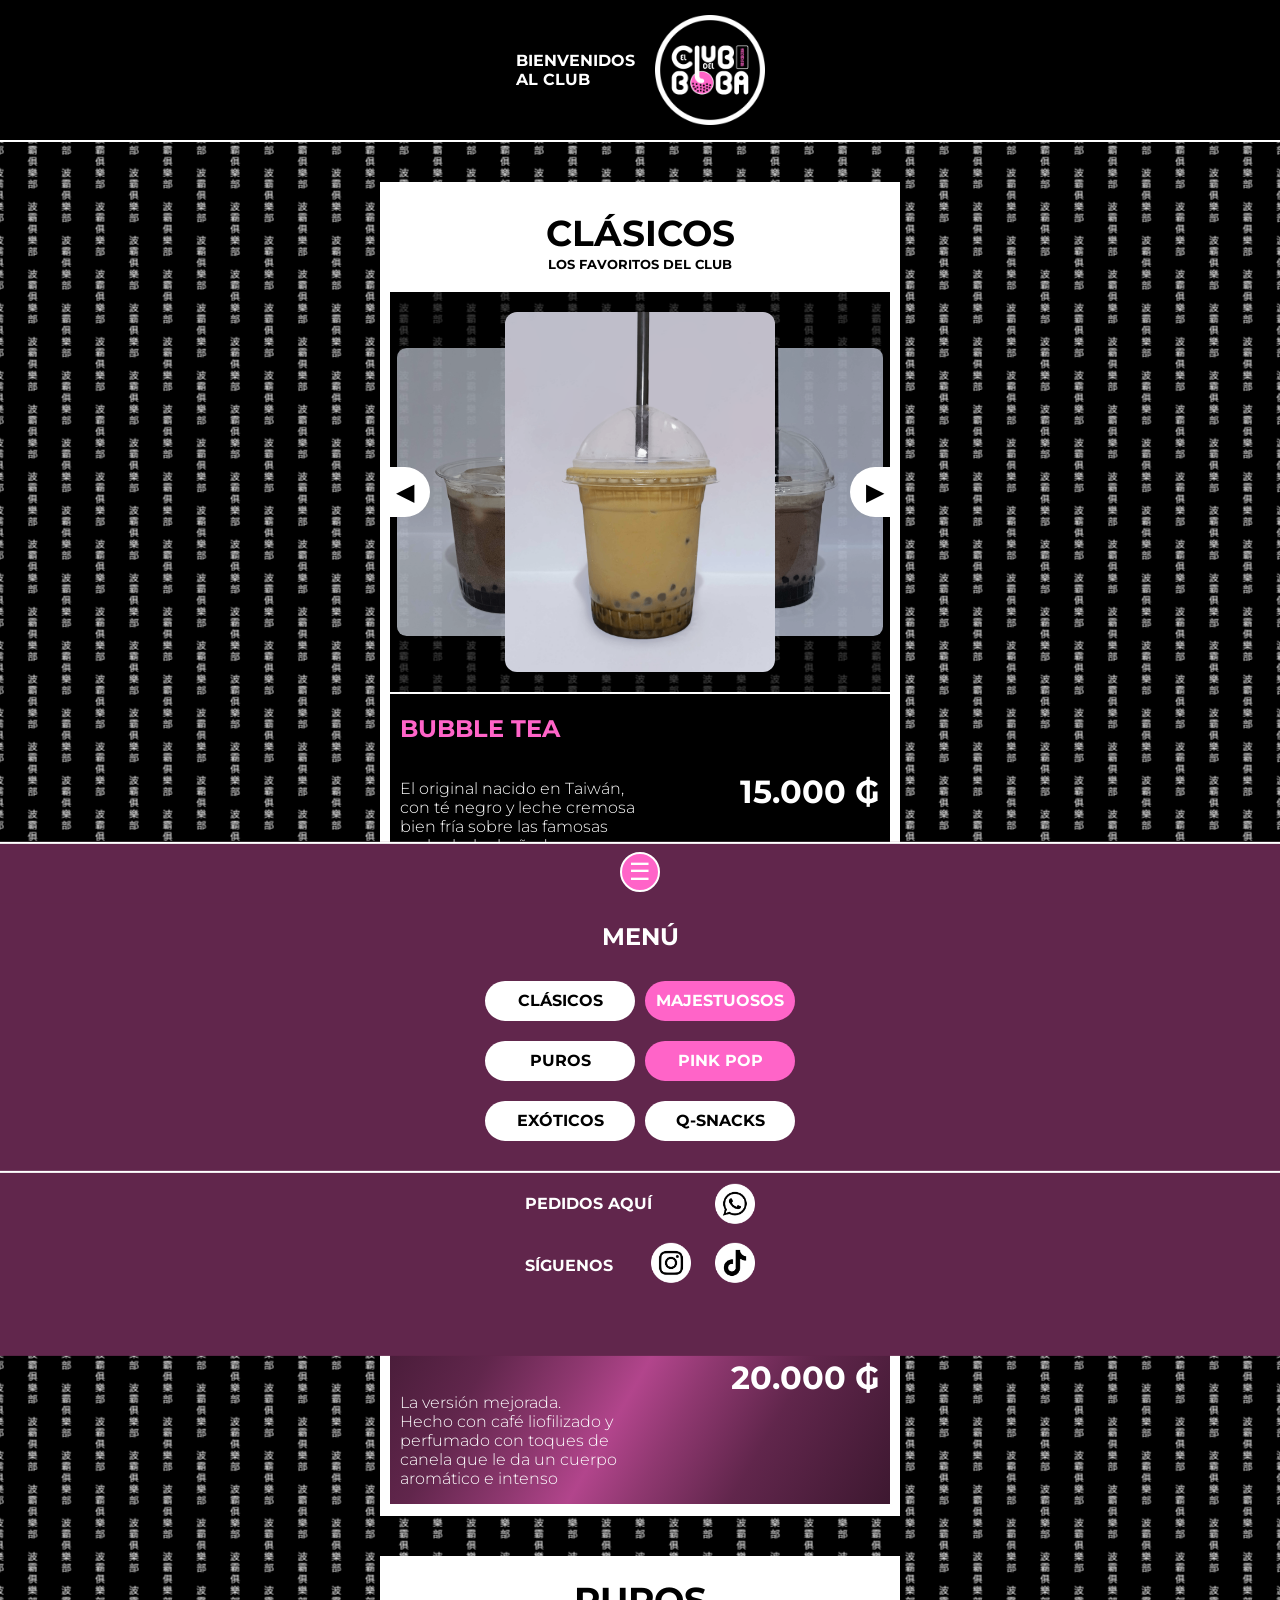
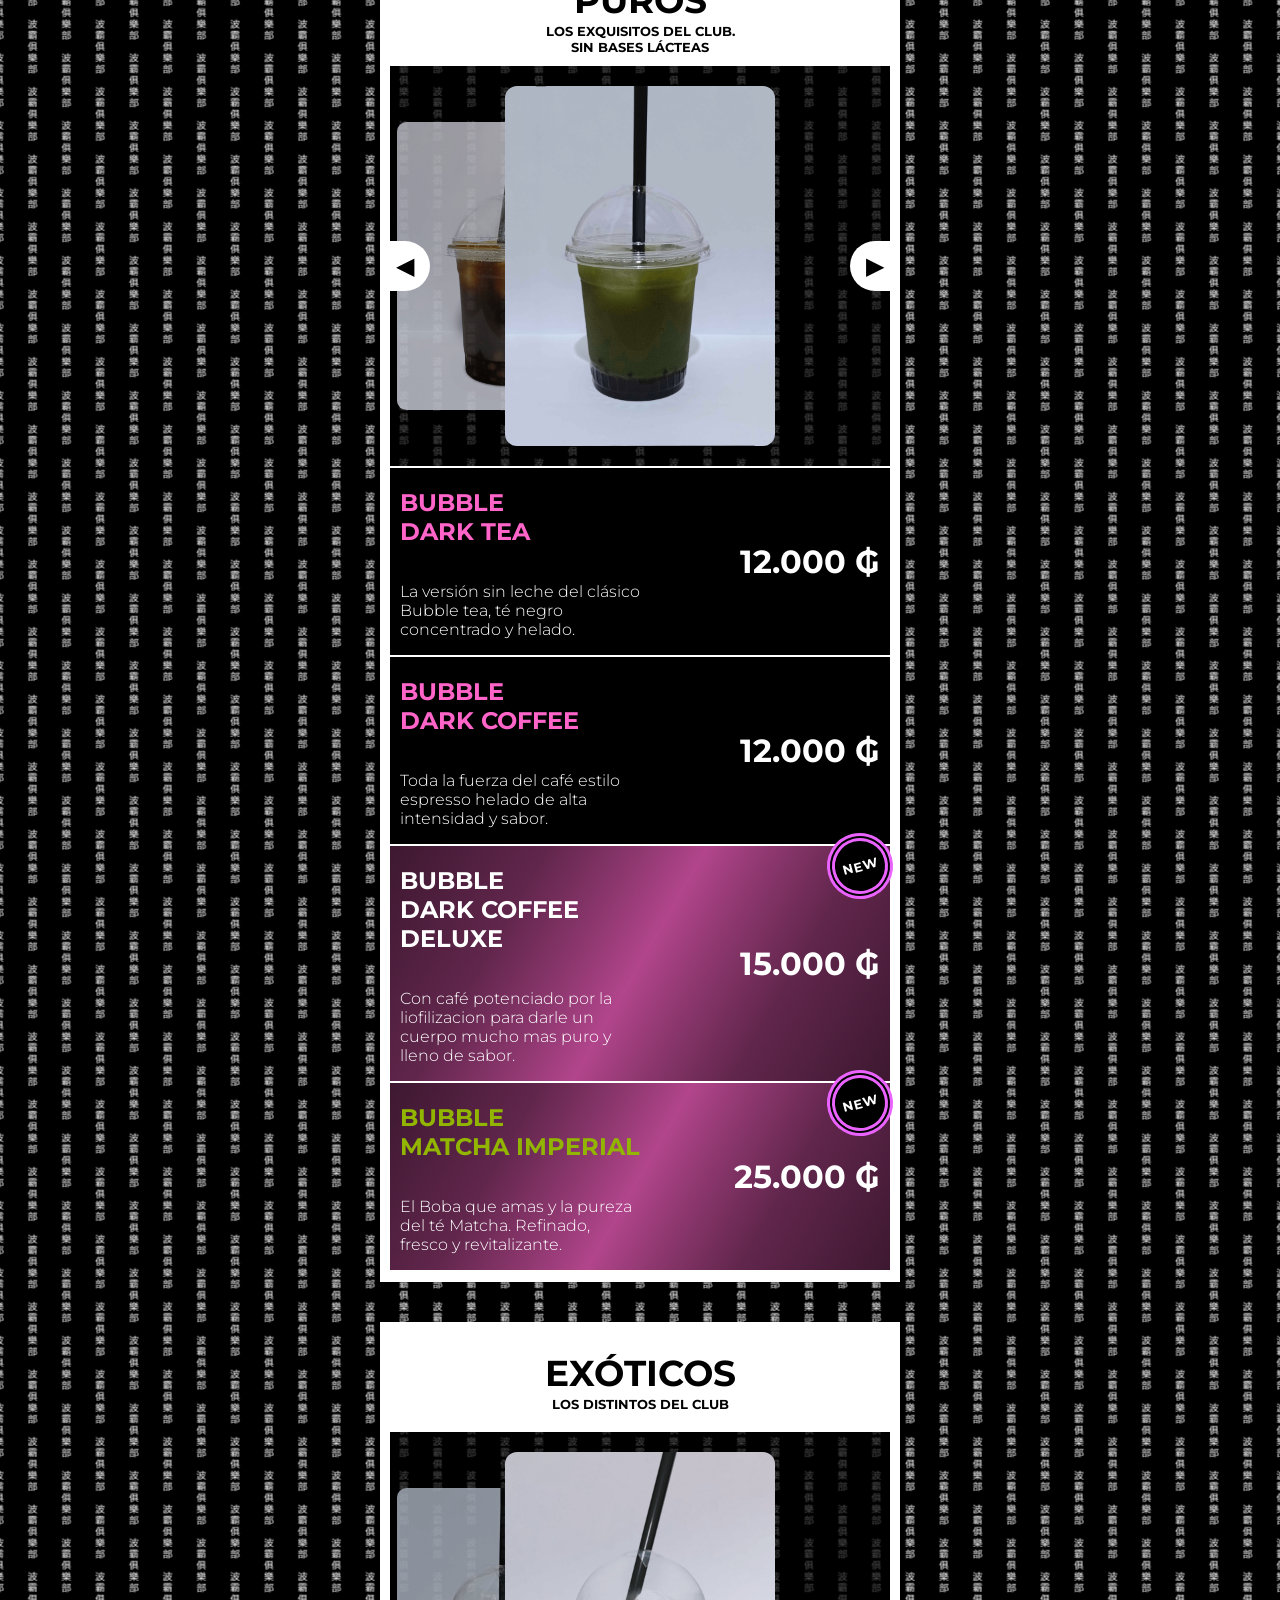
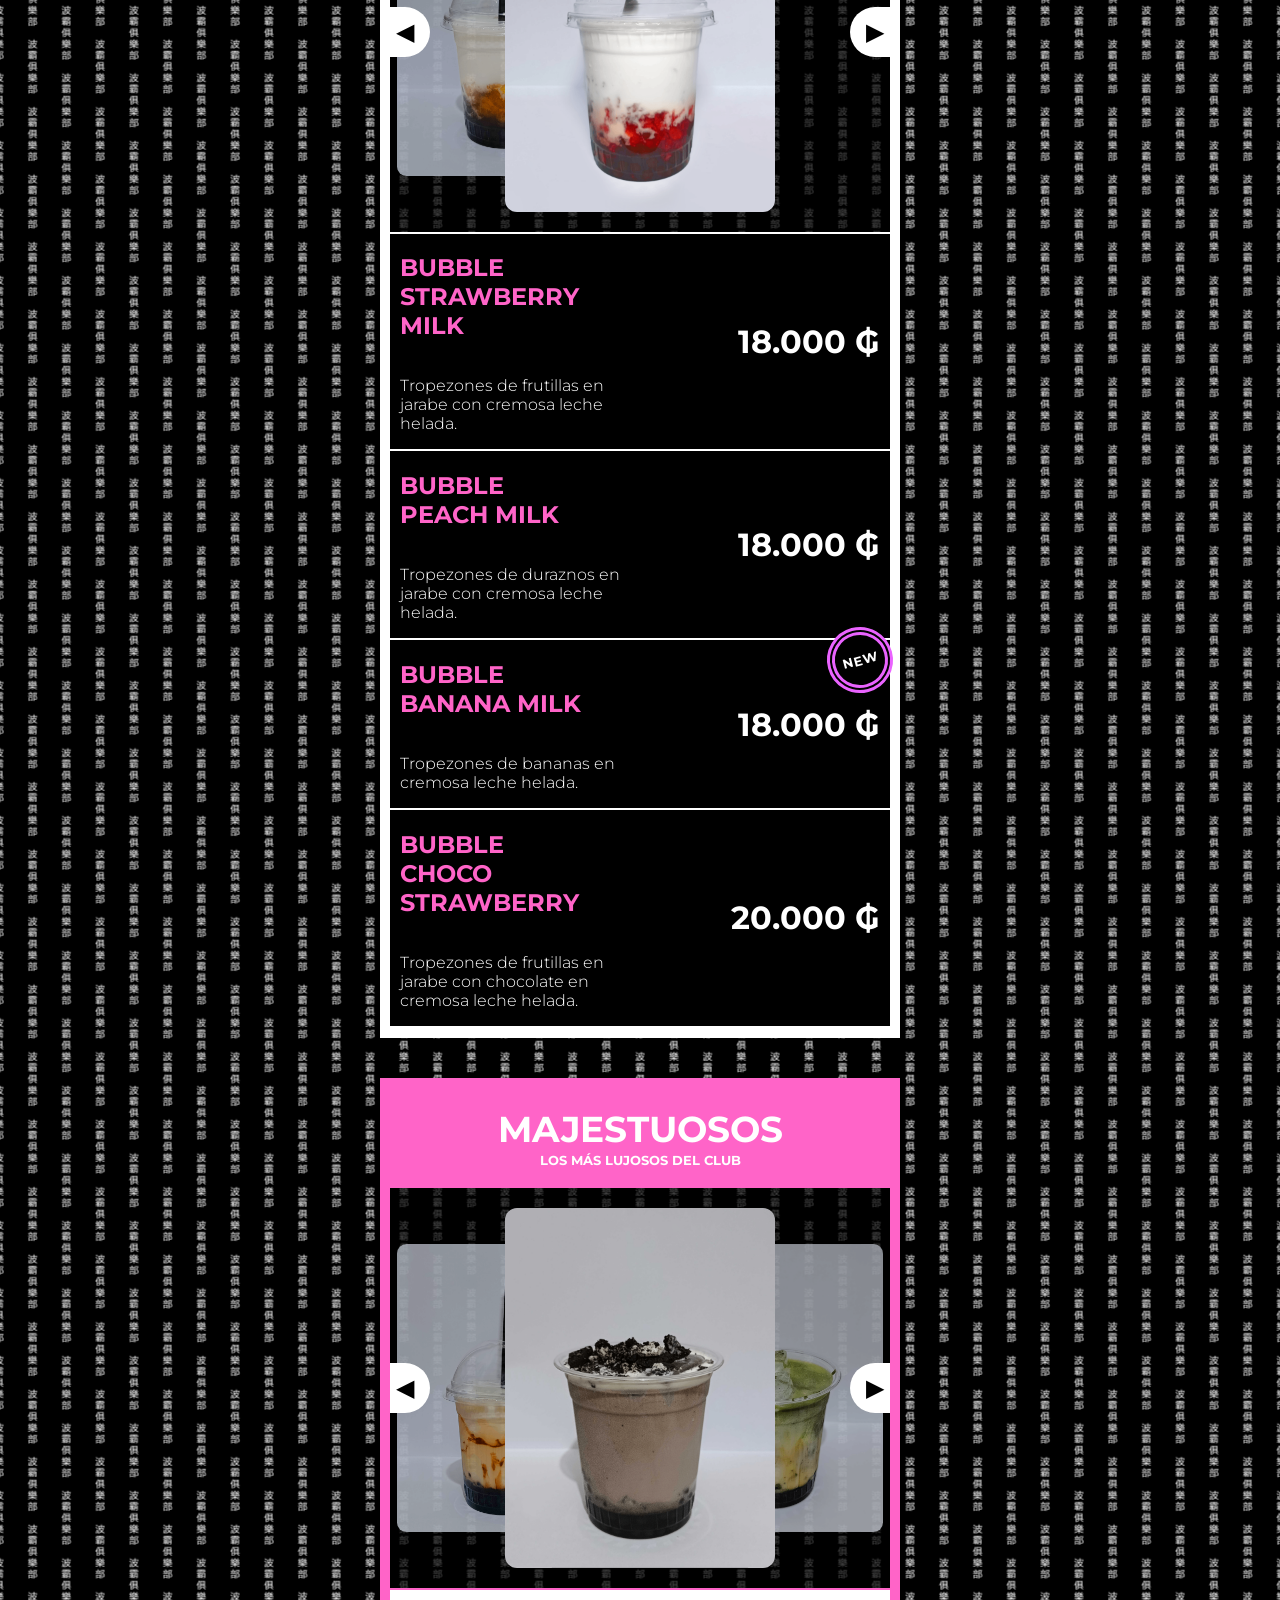
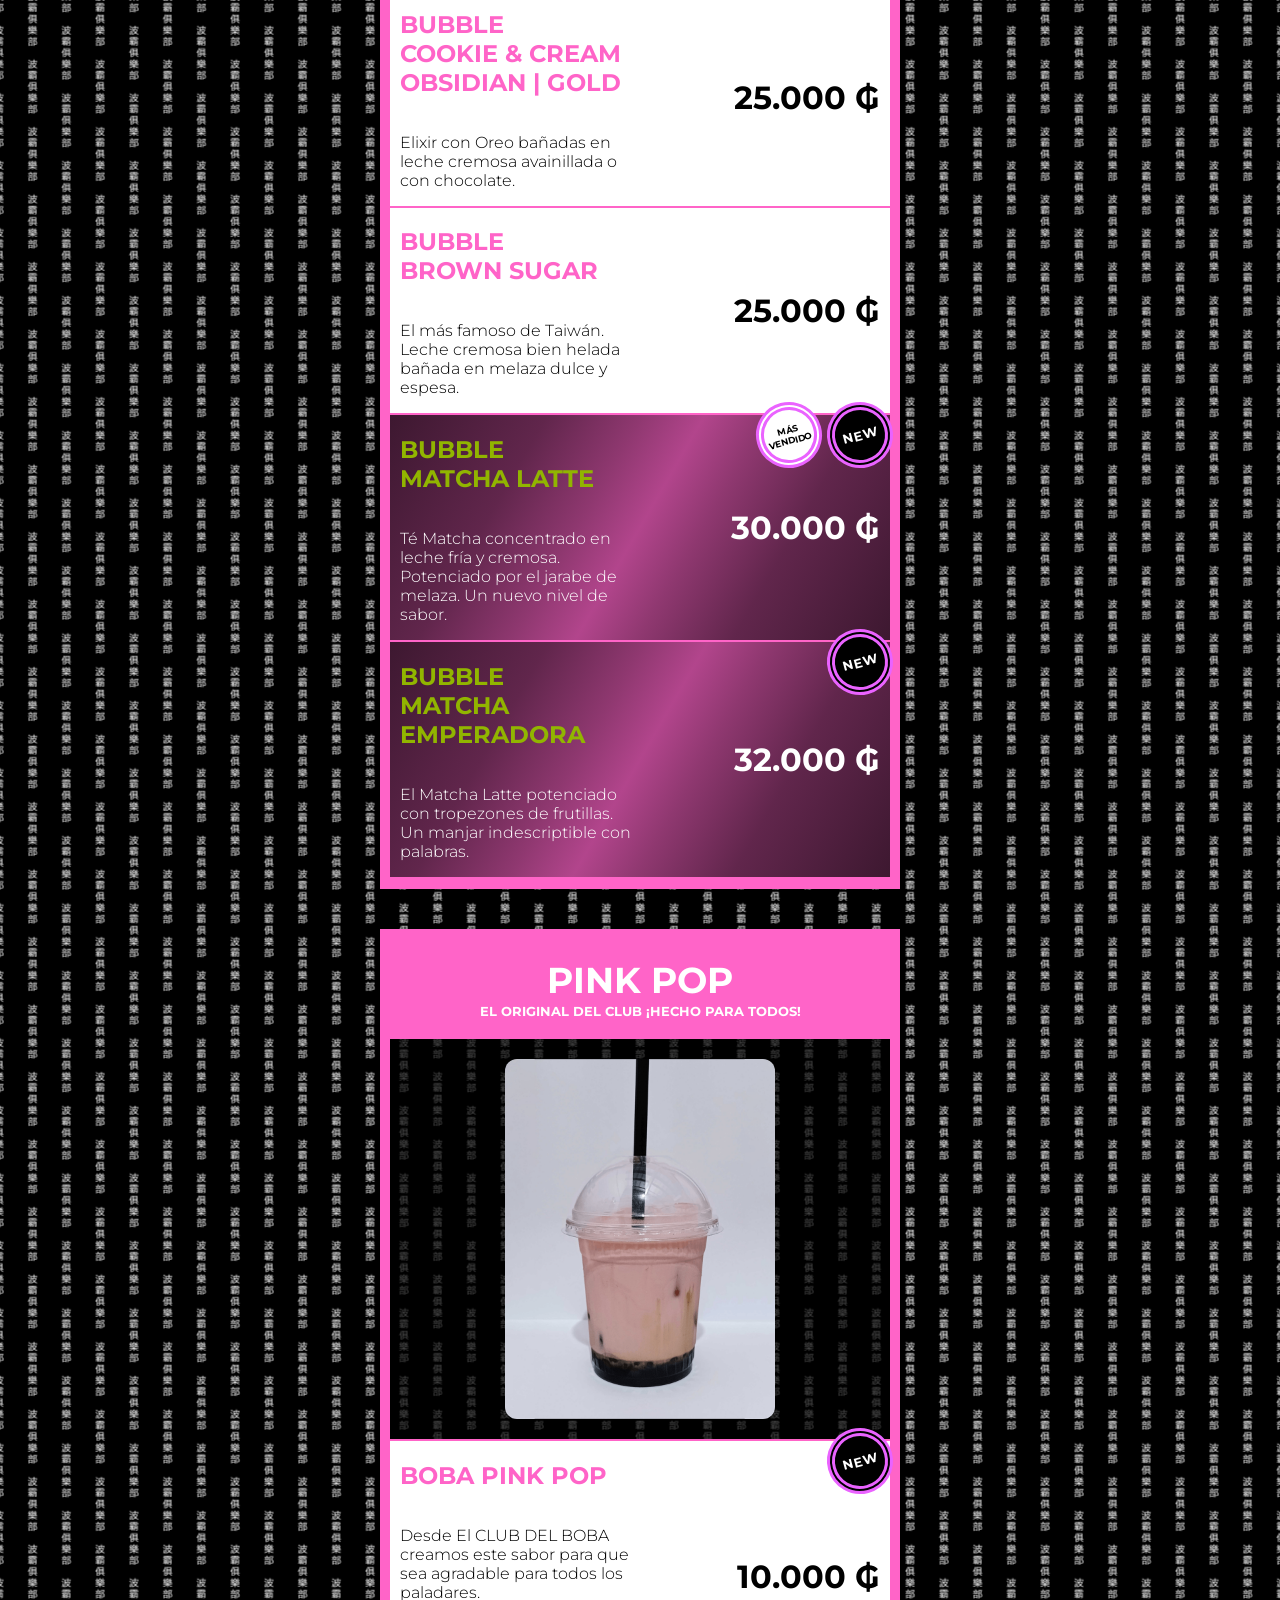
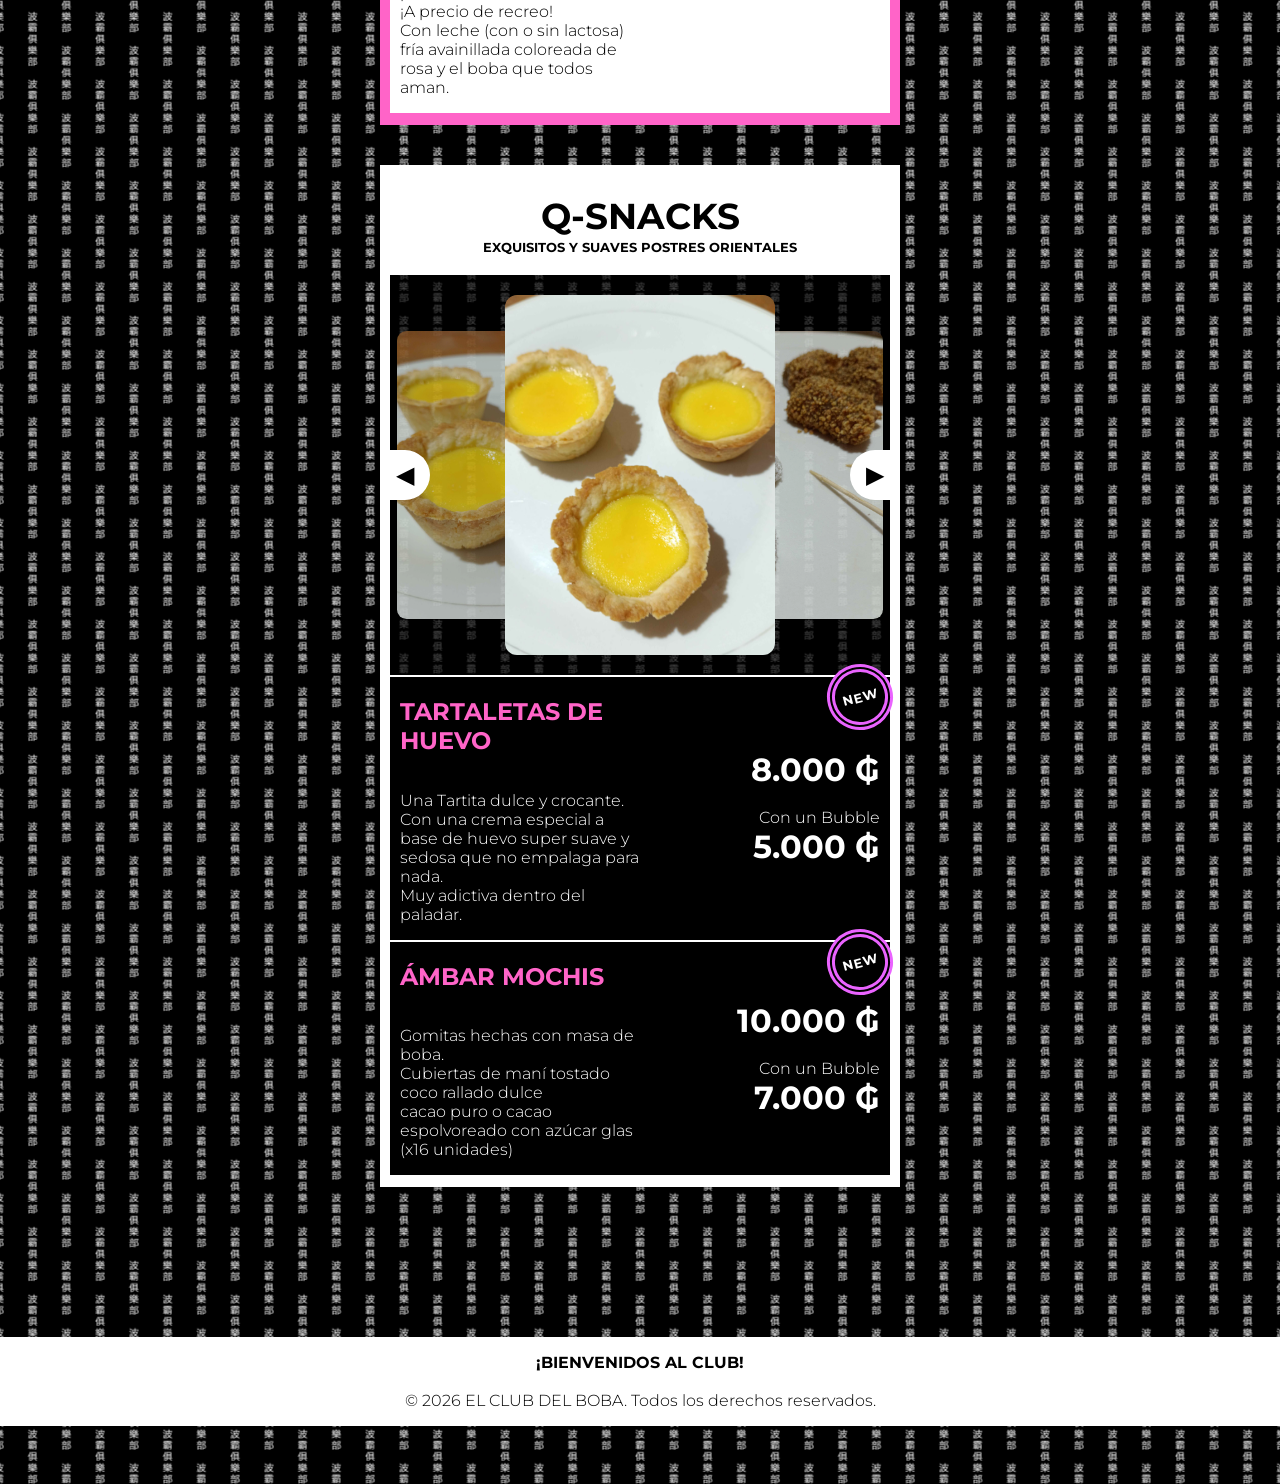
==== commit 789adbee: "Update index.html" ====
--- a/index.html
+++ b/index.html
@@ -293,7 +293,7 @@
                     <span class="cuadro">
                         <h2 class="item name">TARTALETAS DE HUEVO</h2>
                         <h1 class="item precio">8.000 ₲<br><span class="combo"><br>Con un Bubble</span>5.000 ₲</h1>
-                        <p class="item">Una Tartita dulce y crocante.<br>Con una crema especial a base de huevo super suave y sedosa que no enpalaga para nada.<br>Muy adictiva dentro del paladar.</p>
+                        <p class="item">Una Tartita dulce y crocante.<br>Con una crema especial a base de huevo super suave y sedosa que no empalaga para nada.<br>Muy adictiva dentro del paladar.</p>
                         <div class="sellos">
                             <span class="sello new">
                                 <b>NEW</b>
@@ -307,7 +307,7 @@
                             Gomitas hechas con masa de boba.<br>
                             Cubiertas de maní tostado<br>
                             coco rallado dulce<br>
-                            cacao puro o cacao puro espolvoreado con azúcar glas<br>
+                            cacao puro o cacao espolvoreado con azúcar glas<br>
                             (x16 unidades)
                         </p>
                         <div class="sellos">
@@ -334,4 +334,4 @@
         </footer>
         <script src="logic.js"></script>
     </body>
-</html>+</html>
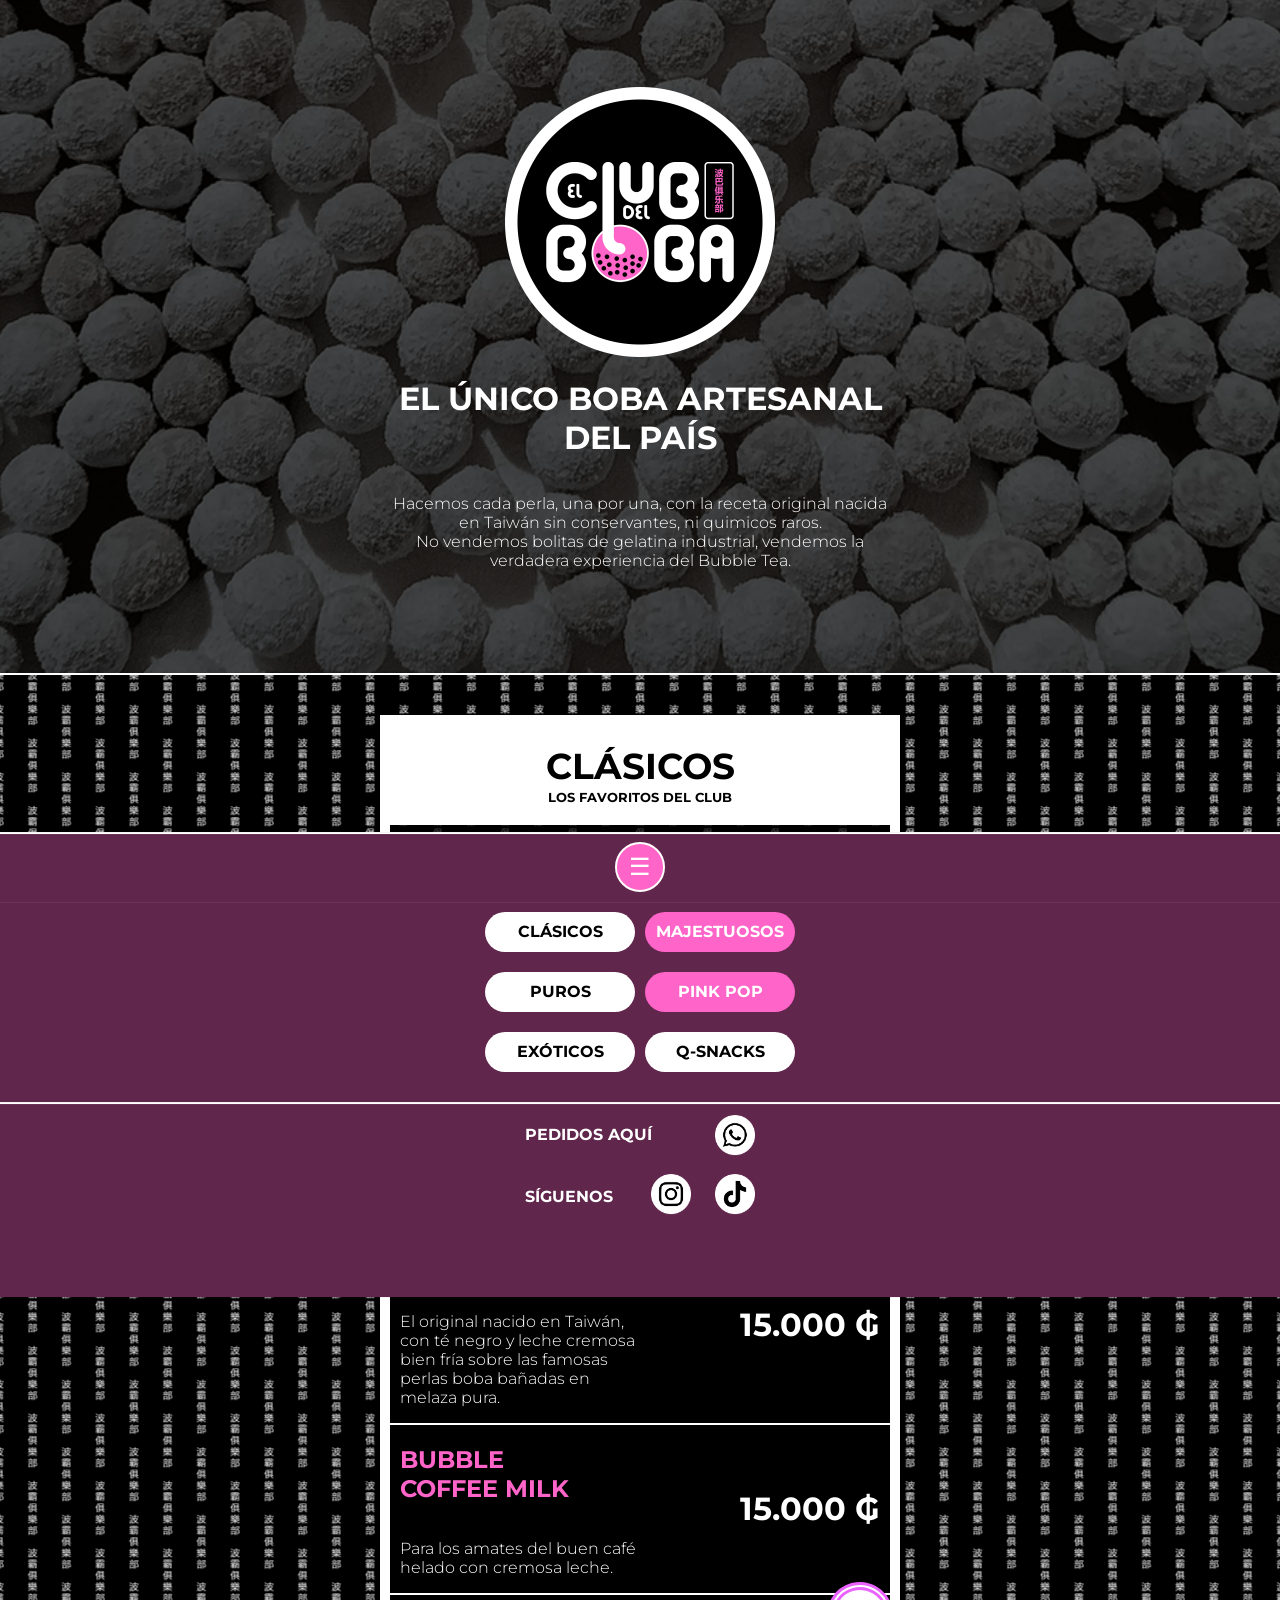
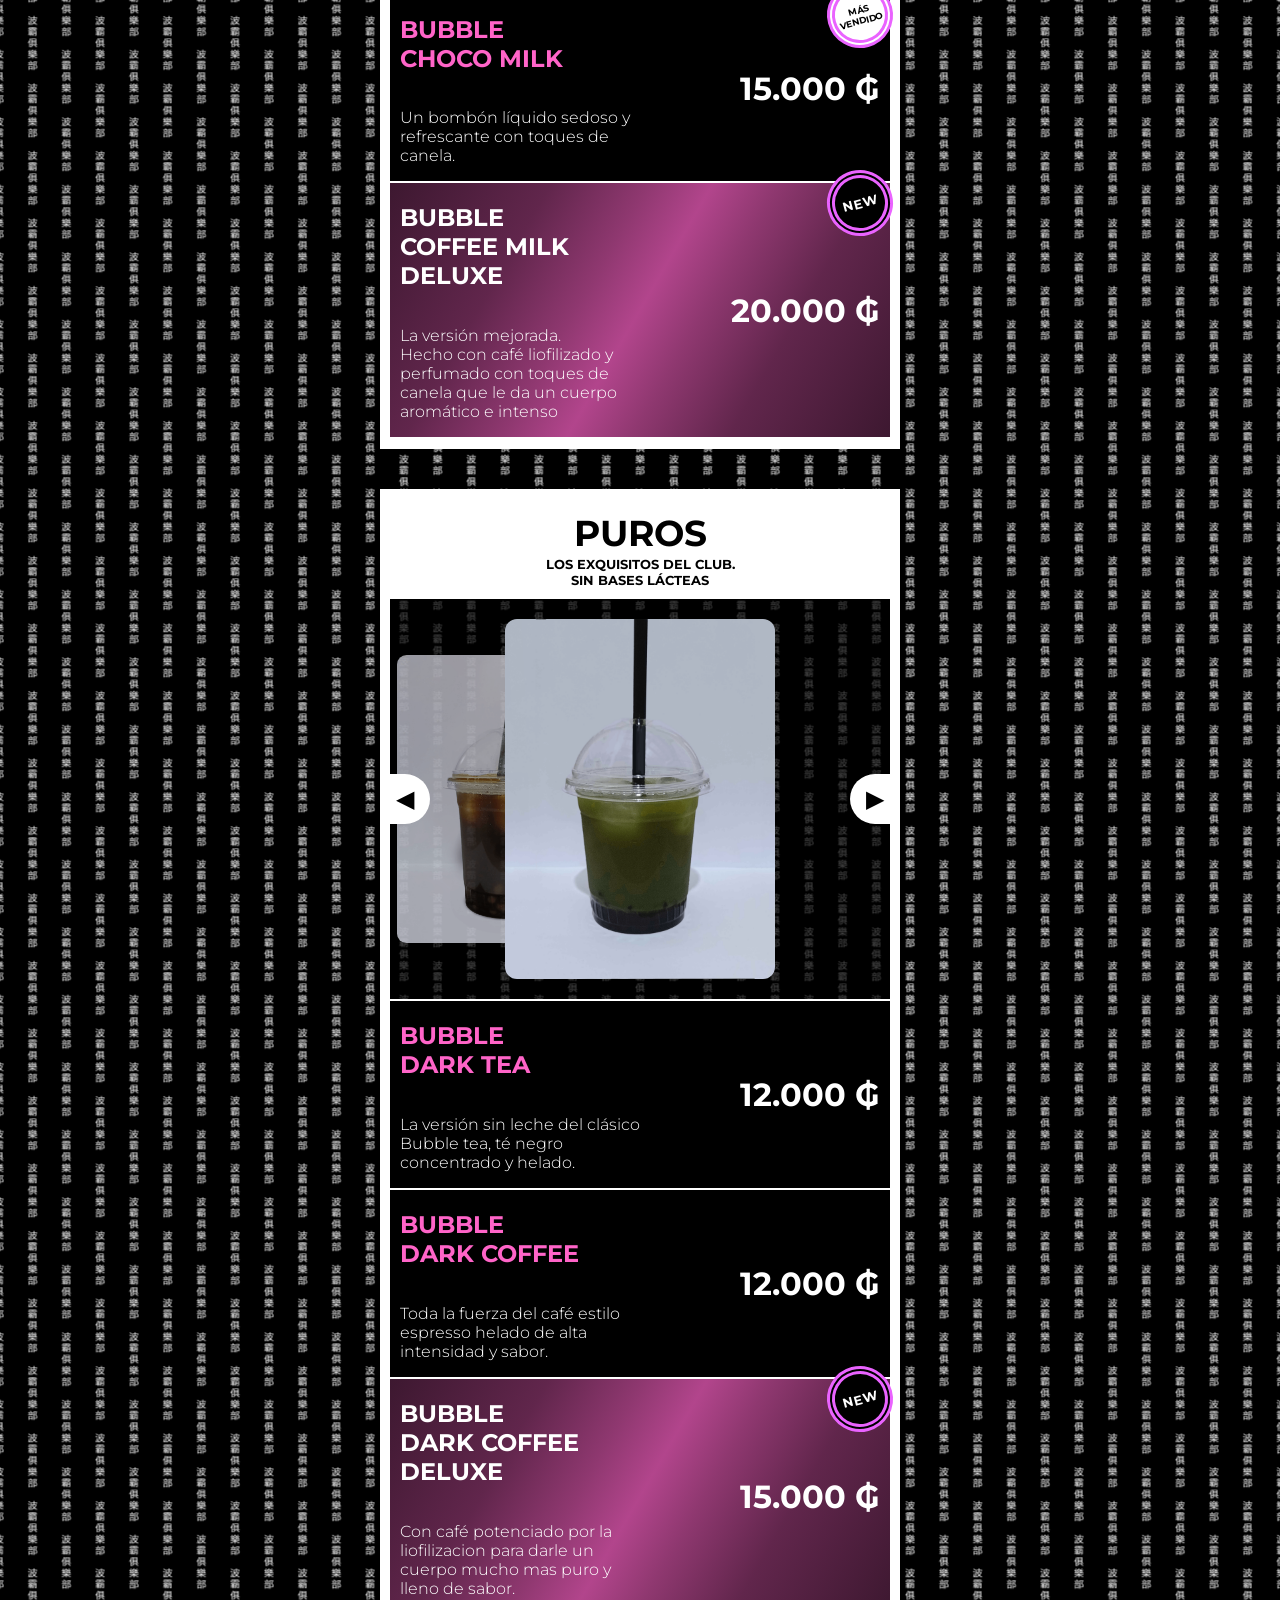
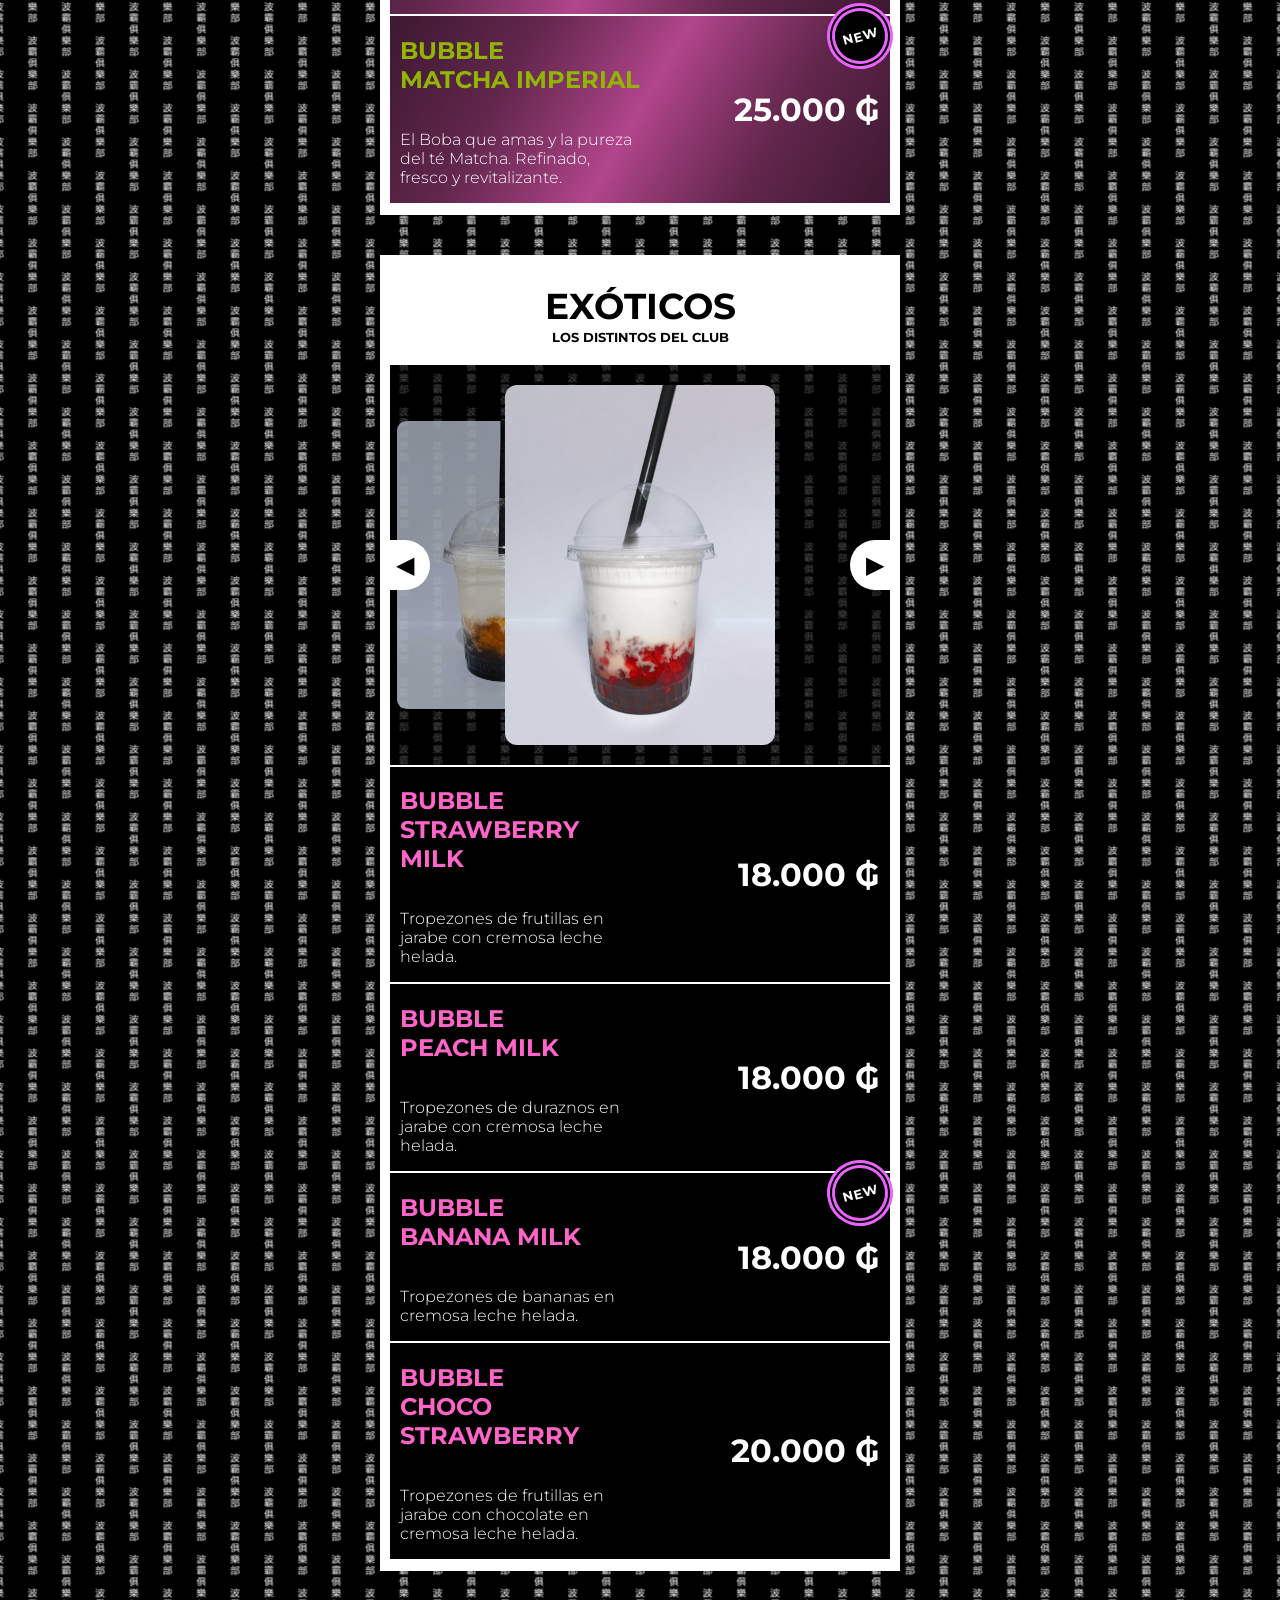
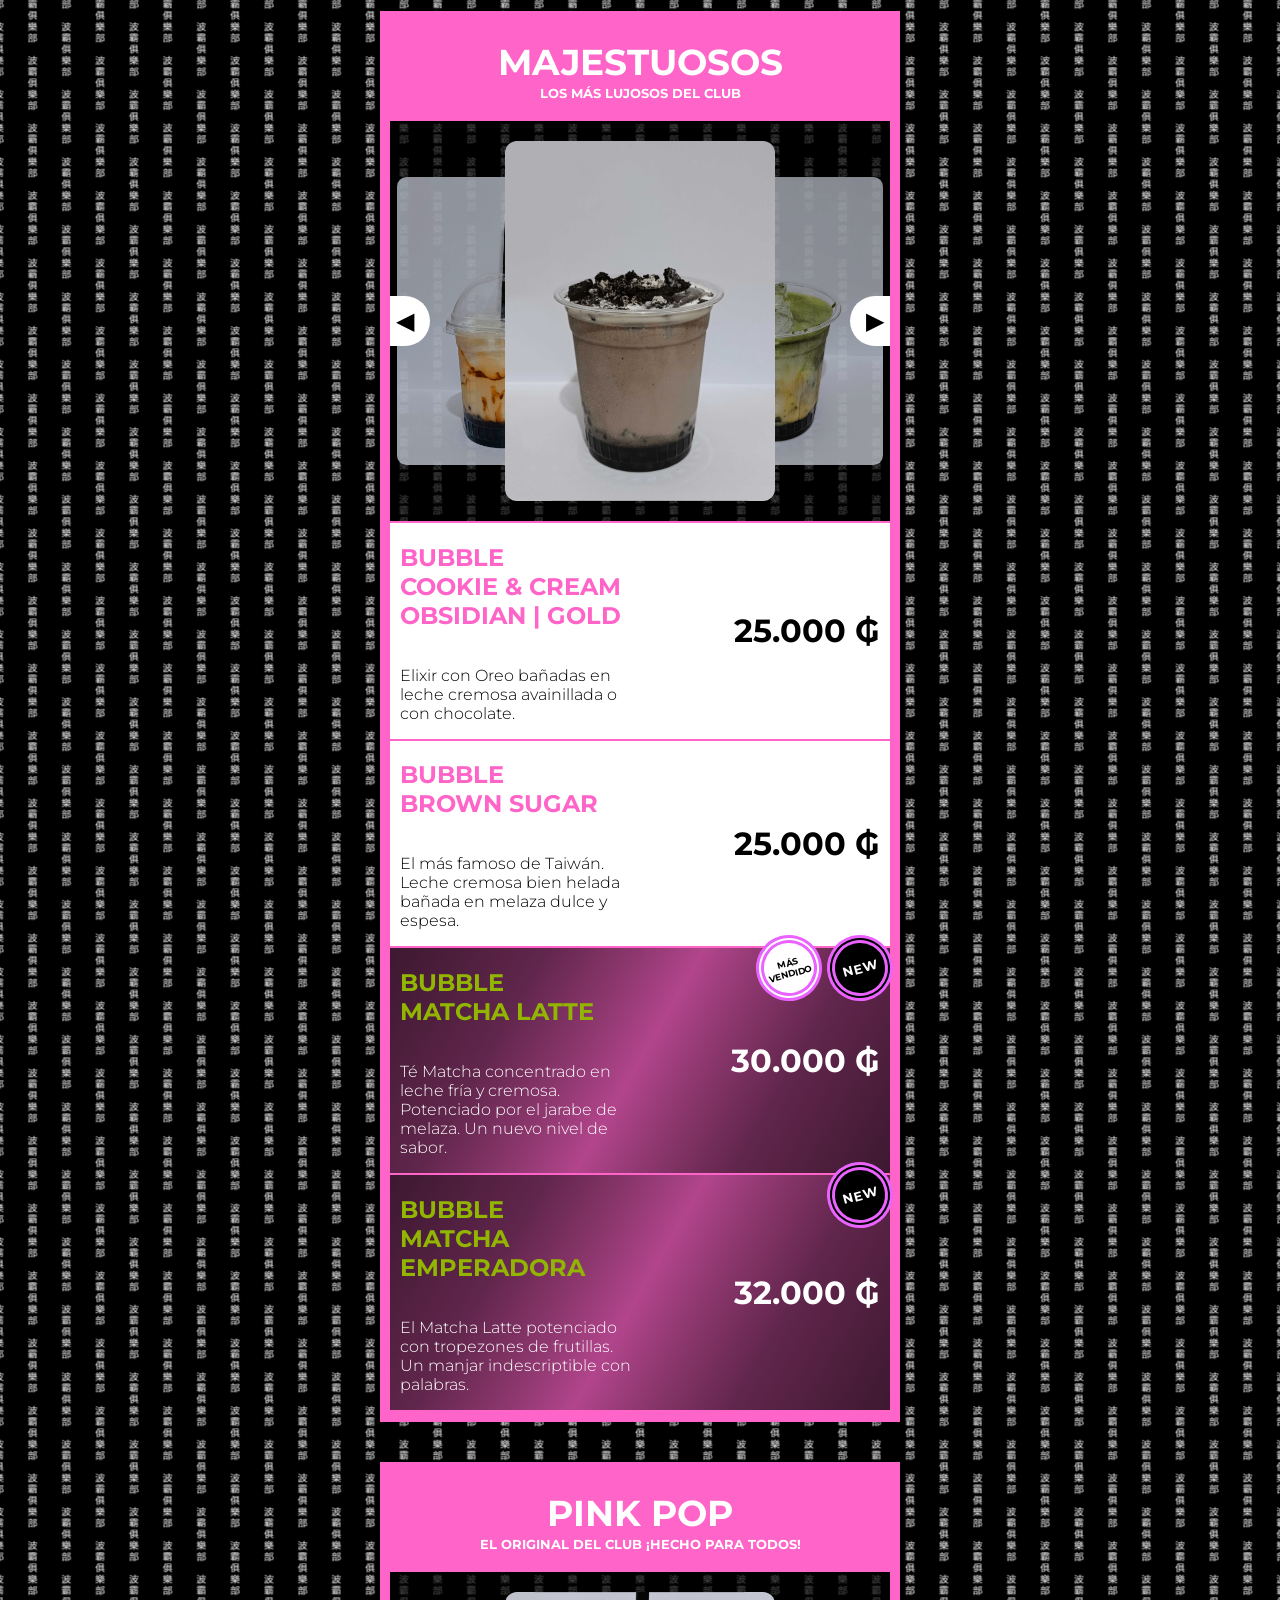
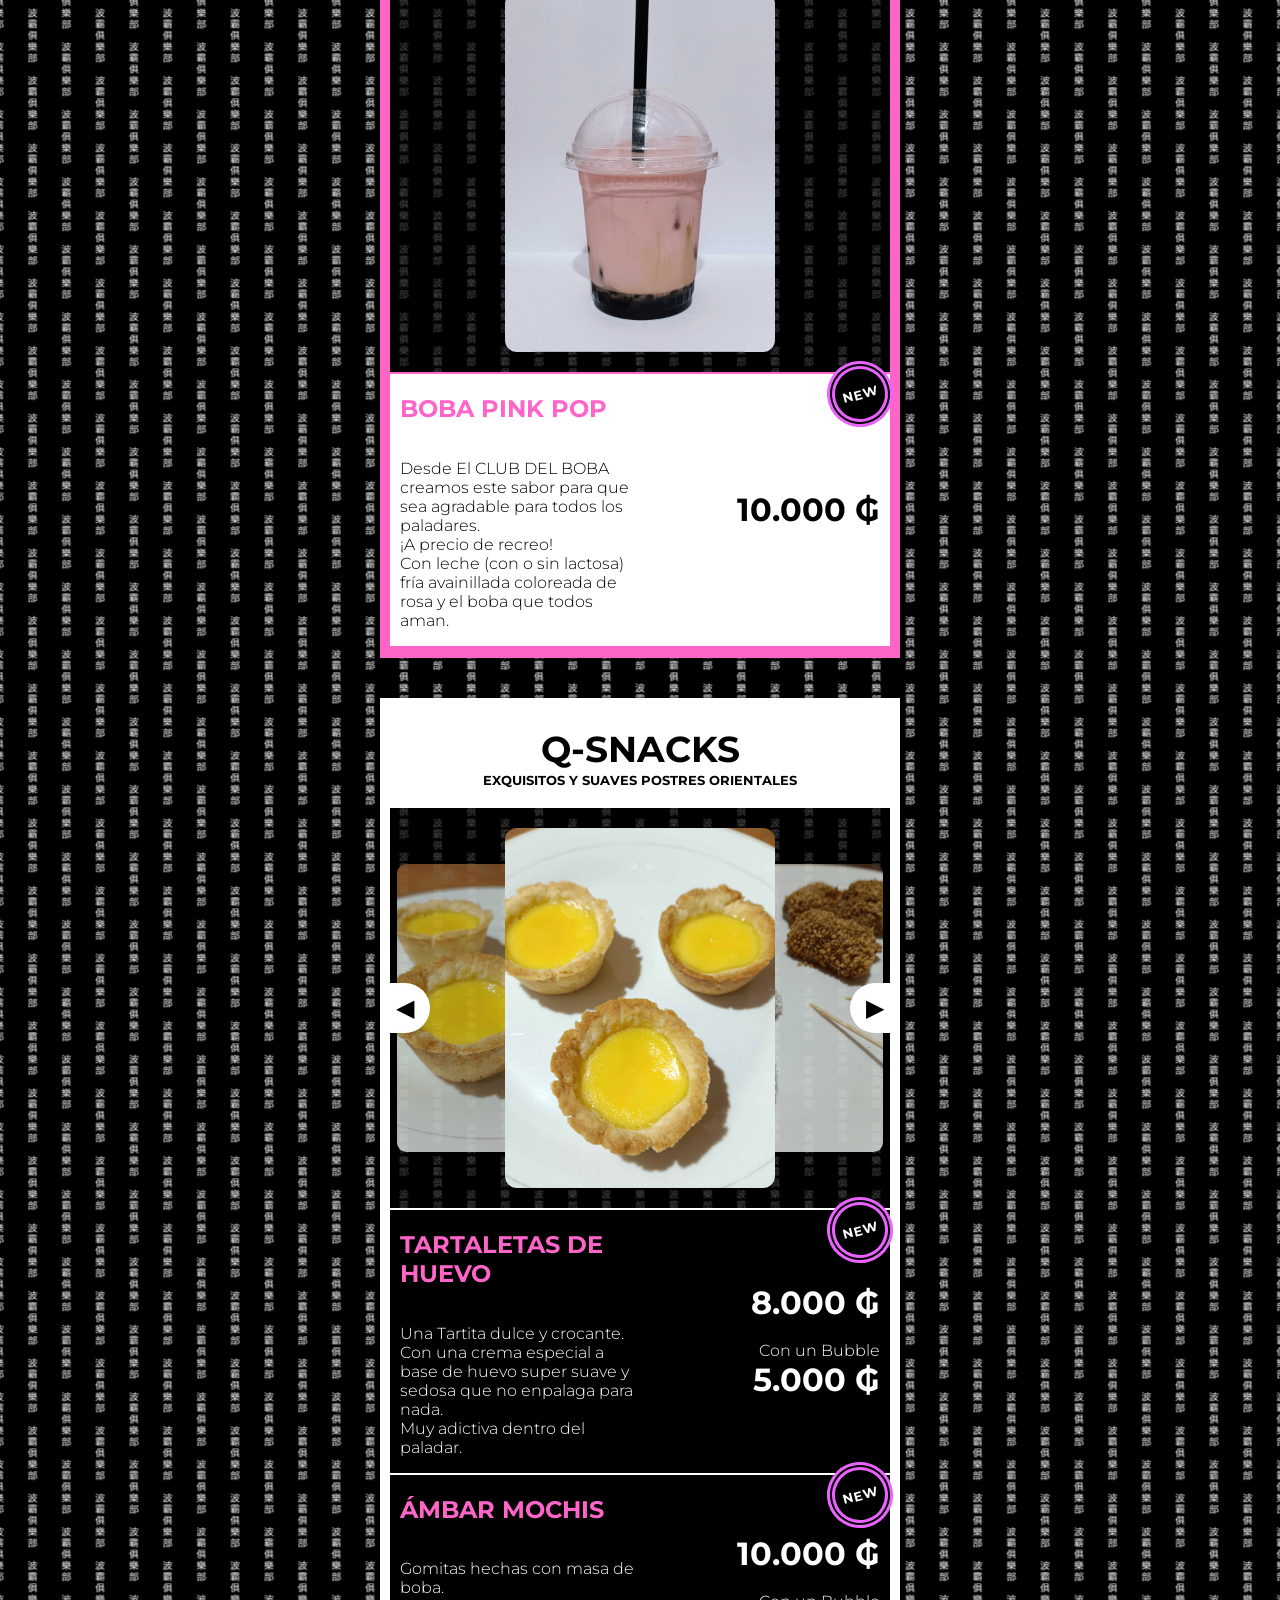
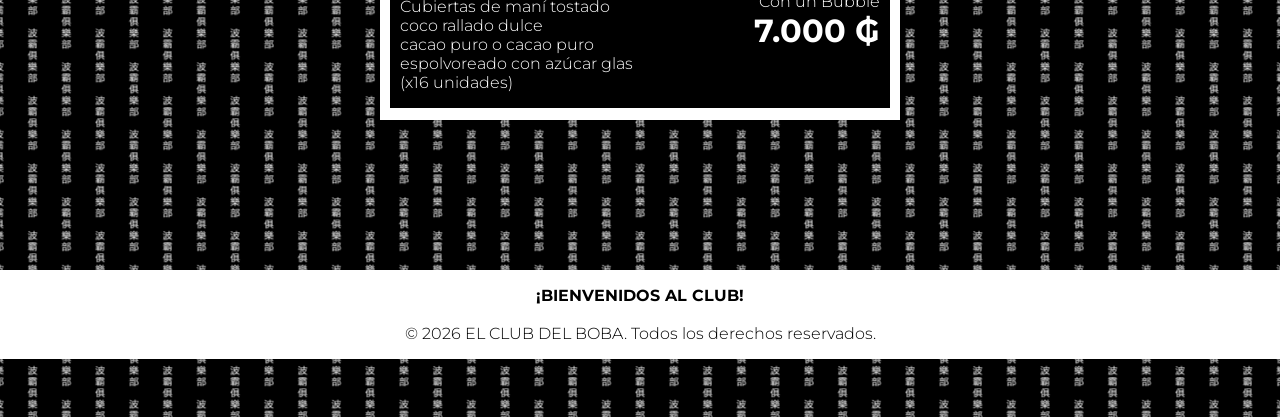
==== commit a9f13432: "Add files via upload" ====
--- a/index.html
+++ b/index.html
@@ -19,7 +19,6 @@
 
         <div id="barra-lateral" class="barra-lateral">
             <div class="botonera">
-                <h2>MENÚ</h2>
                 <span class="botones">
                     <a class="enlace" id="btnSubir" href="#bloque1"><b>CLÁSICOS</b></a>
                     <a class="enlace especial" href="#bloque4"><b>MAJESTUOSOS</b></a>
@@ -45,7 +44,7 @@
         </div>
 
         <header class="titulo carga" id="logo">
-            <img id="imgLogo" class="logo carga" src="/assets/elclubdelbobalogo.png " alt="">
+            <img id="imgLogo" class="logo carga" src="/assets/elclubdelbobalogo.png " alt="Logo">
         </header>
 
         <main id="menu" class = "menu mini">
@@ -293,7 +292,7 @@
                     <span class="cuadro">
                         <h2 class="item name">TARTALETAS DE HUEVO</h2>
                         <h1 class="item precio">8.000 ₲<br><span class="combo"><br>Con un Bubble</span>5.000 ₲</h1>
-                        <p class="item">Una Tartita dulce y crocante.<br>Con una crema especial a base de huevo super suave y sedosa que no empalaga para nada.<br>Muy adictiva dentro del paladar.</p>
+                        <p class="item">Una Tartita dulce y crocante.<br>Con una crema especial a base de huevo super suave y sedosa que no enpalaga para nada.<br>Muy adictiva dentro del paladar.</p>
                         <div class="sellos">
                             <span class="sello new">
                                 <b>NEW</b>
@@ -307,7 +306,7 @@
                             Gomitas hechas con masa de boba.<br>
                             Cubiertas de maní tostado<br>
                             coco rallado dulce<br>
-                            cacao puro o cacao espolvoreado con azúcar glas<br>
+                            cacao puro o cacao puro espolvoreado con azúcar glas<br>
                             (x16 unidades)
                         </p>
                         <div class="sellos">
@@ -334,4 +333,4 @@
         </footer>
         <script src="logic.js"></script>
     </body>
-</html>
+</html>
--- a/style.css
+++ b/style.css
@@ -21,7 +21,7 @@
 
 html{
     scroll-behavior: smooth;
-    width: 100%;
+    width: 100vw;
     height: auto;
     background-repeat: repeat;
     background-position: center;
@@ -47,7 +47,6 @@
     height: auto;
     margin: 0;
     padding: 0;
-    /*overflow-x: hidden;*/
 }
 
 body::-webkit-scrollbar {
@@ -56,6 +55,7 @@
 
 .menu{
     width: 100%;
+    height: auto;
     display: flex;
     flex-direction: column;
     align-content: center;
@@ -85,7 +85,6 @@
     align-items: center;
     margin: 0;
     z-index: 5;
-    border: 2px solid #ffffff;
     border-radius: 100%;
     cursor: pointer;
 }
@@ -93,12 +92,14 @@
 .boton.barra{
     background-color:var(--rosado);
     color: rgb(255, 255, 255);
-    height: 40px;
-    width: 40px;
+    height: 50px;
+    width: 50px;
     font-size: x-large;
     bottom: 8px;
-    right: 50%;
-    transform: translateX(20px);
+    right: 50vw;
+    border: 2px solid #ffffff;
+    box-sizing: border-box;
+    transform: translateX(25px);
 }
 
 .boton.what{
@@ -124,12 +125,13 @@
     color: white;
     transform: translateY(100%);
     z-index: 4;
-    transition: transform 0.3s ease-in-out;
     bottom: 0;
-    padding-bottom: 60px;
+    padding-bottom: 70px;
     display: flex;
     flex-direction: column;
     align-items: center;
+    box-sizing: border-box;
+    transition: transform 0.2s ease-in-out;
 }
 
 .barra-lateral::before {
@@ -137,13 +139,20 @@
     display: flex;
     justify-content: center;
     align-items: center;
-    top: -60px;
-    content: "▼";
+    top: -70px;
+    content: "";
     border-top: 2px solid white;
     bottom: 0;
     width: 100%;
-    height: 60px;
+    height: 70px;
     background-color: var(--deluxe);
+    box-sizing: border-box;
+}
+
+.barra-lateral.activo::before {
+    font-size: xx-large;
+    font-weight: bold;
+    content: "MENÚ";
 }
 
 .barra-lateral.activo {
@@ -221,25 +230,27 @@
 }
 
 .titulo {
-    font-size: medium;
-    width: 100%;
-    height: 120px;
+    box-sizing: border-box;
+    width: 100%;
+    height: 75vh;
+    padding:10px 40px 10px 40px;
     background-color: black;
     color: white;
+    text-align: center;
     display: flex;
     flex-direction: column;
     flex-wrap: wrap;
     justify-content: center;
     align-items: center;
-    align-content: center;
-    padding:10px 0 10px 0;
     position: relative;
     border-bottom: 2px solid white;
-    transition: height .4s cubic-bezier(0.25, 1, 0.5, 1); 
+    overflow: hidden;
+    transition: all .4s cubic-bezier(0.25, 1, 0.5, 1);
 }
 
 .titulo.carga {
     height: 100vh;
+    border-bottom: none;
     z-index: 999;
 }
 
@@ -248,22 +259,73 @@
     position: fixed;
     left: 0%;
     top: 0%;
-    height: 40px;
+    height: 70px;
     transition: height .2s cubic-bezier(0.25, 1, 0.5, 1); 
     z-index: 3;
 }
 
-.logo {
-    width: 110px;
-    height: auto;
-    display: flex;
+.up{
+    height: auto;
+    display: flex;
+    justify-content: center;
     flex-direction: column;
-    transition: width .4s cubic-bezier(0.25, 1, 0.5, 1);
-}
-
-.logo.carga {
-    width: 50%;
-    height: auto;
+    flex-wrap: nowrap;
+    align-items: center;
+    max-width: 500px;
+    z-index: 1;
+}
+
+@media (max-width: 768px) {/*MOVIL*/
+    .logo {
+        width: 30vw;
+        height: auto;
+        display: flex;
+        flex-direction: column;
+        transition: width .4s cubic-bezier(0.25, 1, 0.5, 1);
+    }
+
+    .logo.carga {
+        width: 100%;
+        height: auto;
+    }
+
+    .bobas{
+        position: absolute;
+        width: auto;
+        height: 100%;
+        bottom: 0;
+        opacity: .3;
+        z-index: 0;
+        transition: all .5s ease;
+    }
+
+    .bobas.carga{
+        opacity: .0;
+    }
+}
+
+@media (min-width: 769px) {/*PC*/
+    .logo {
+        width: auto;
+        height: 30vh;
+        display: flex;
+        flex-direction: column;
+        transition: height .4s cubic-bezier(0.25, 1, 0.5, 1);
+    }
+
+    .logo.carga {
+        width: auto;
+        height: 90vh;
+    }
+
+    .bobas{
+        position: absolute;
+        height: auto;
+        width: 120%;
+        bottom: 0;
+        opacity: .3;
+        z-index: 0;
+    }
 }
 
 .logo.mini{
@@ -271,20 +333,6 @@
     height: auto;
     display: block;
     transition: width .2s cubic-bezier(0.25, 1, 0.5, 1);
-}
-
-.up{
-    flex: 1;
-    display: flex;
-    justify-content: center;
-    flex-direction: column;
-    flex-wrap: nowrap;
-    align-items: center;
-    margin-right: 20px;
-}
-
-.boba{
-    color: white;
 }
 
 .contenedor{
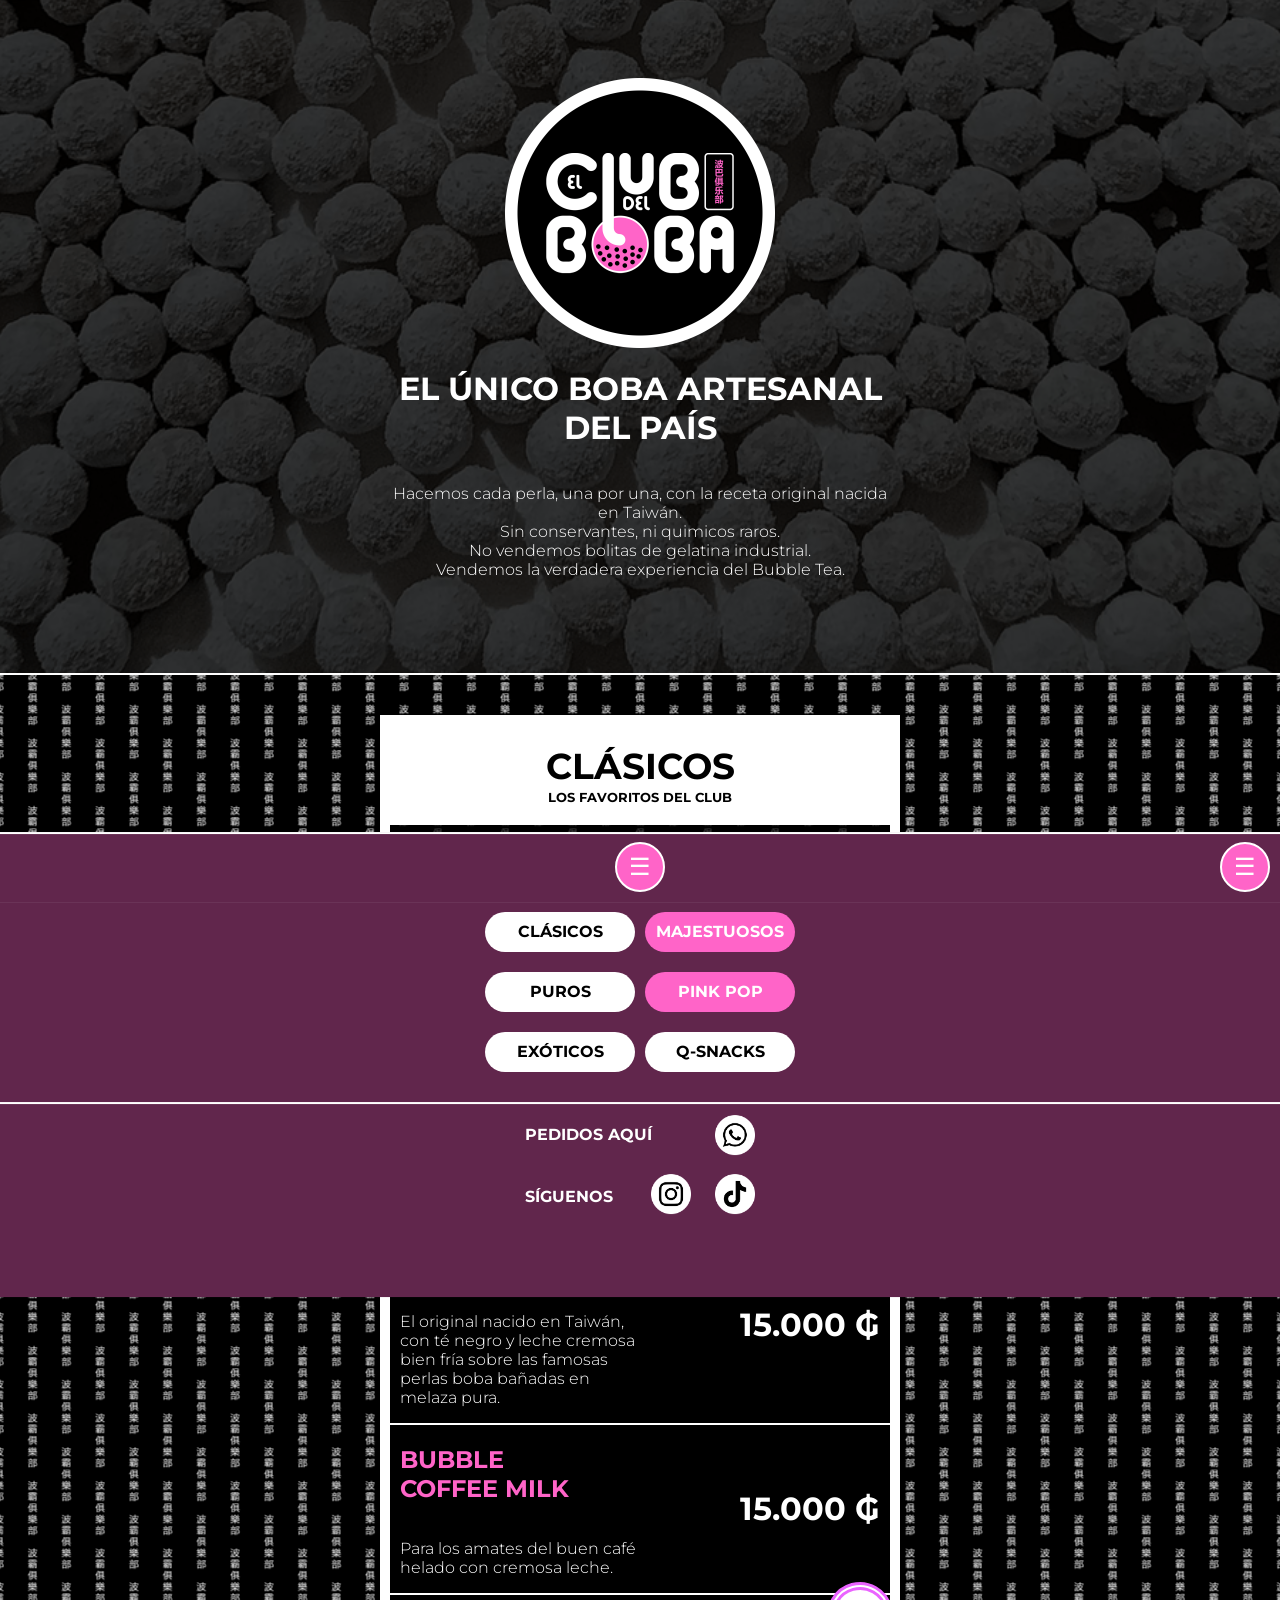
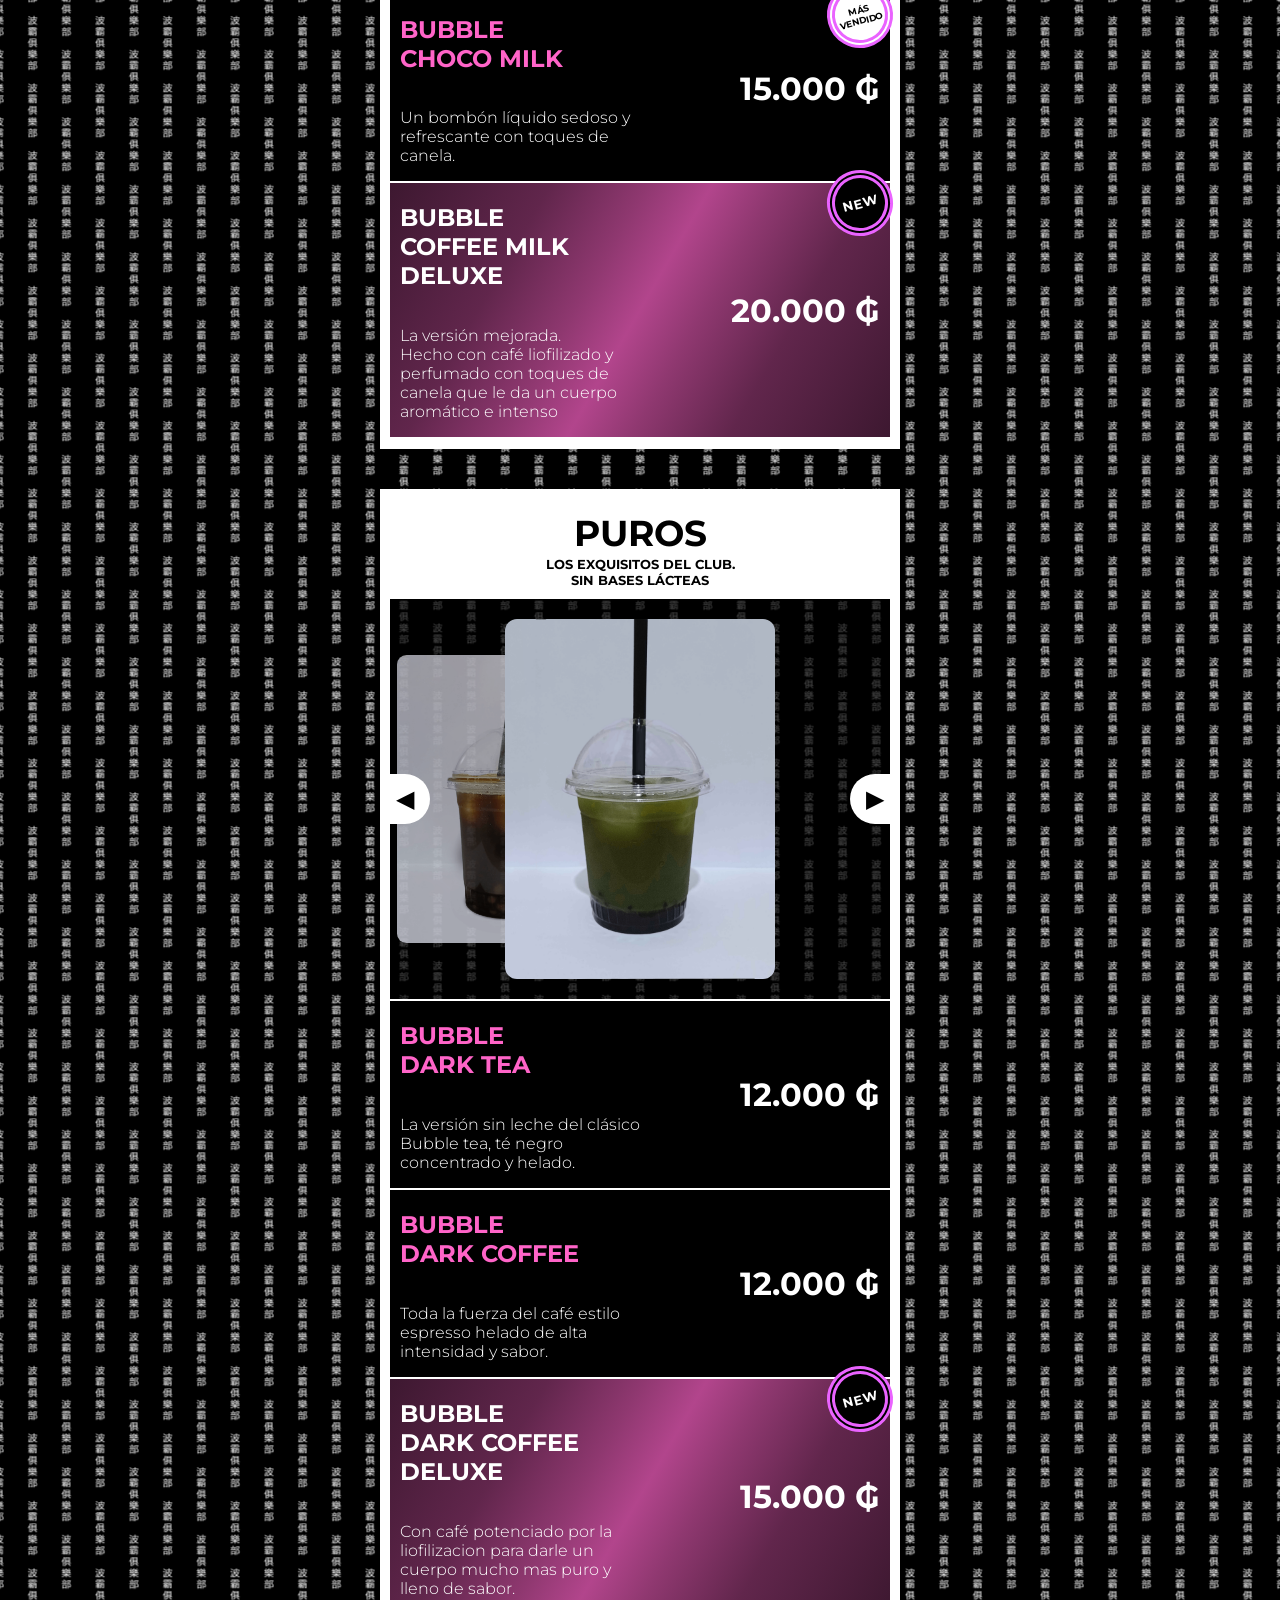
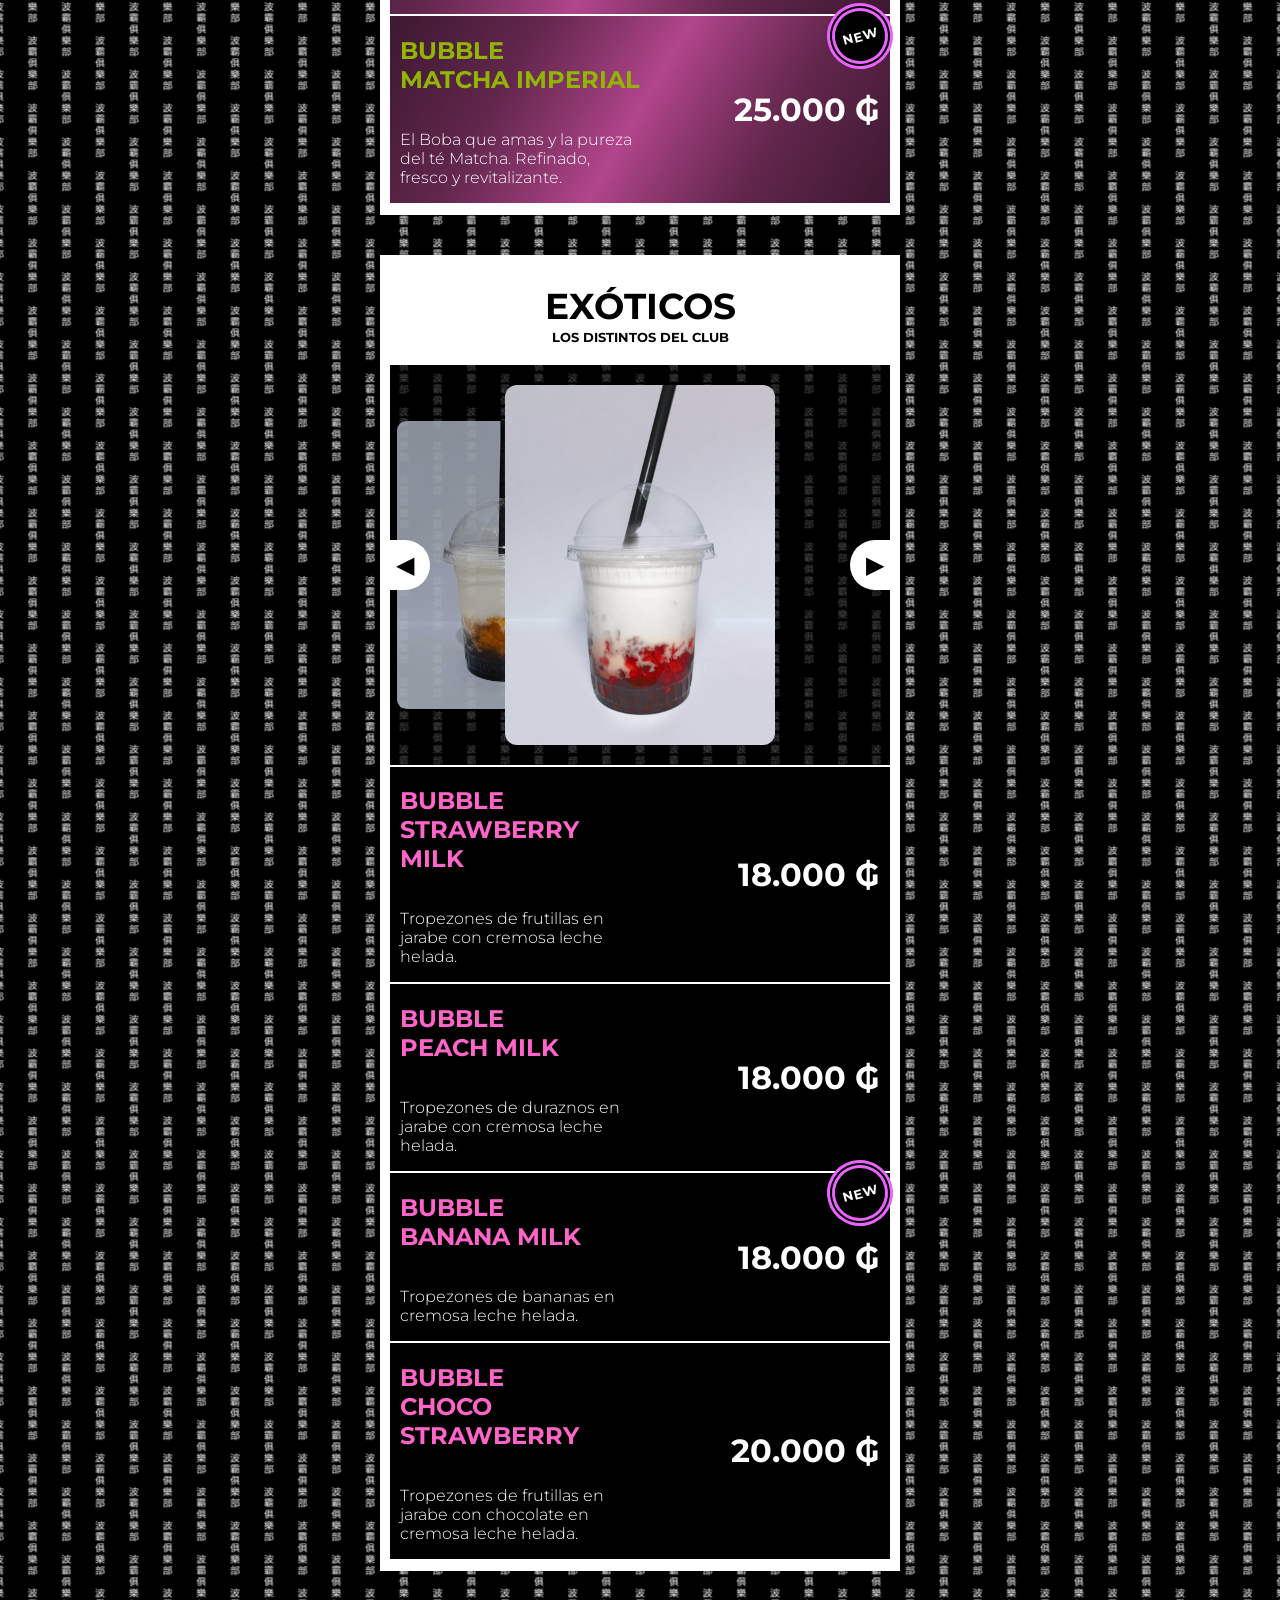
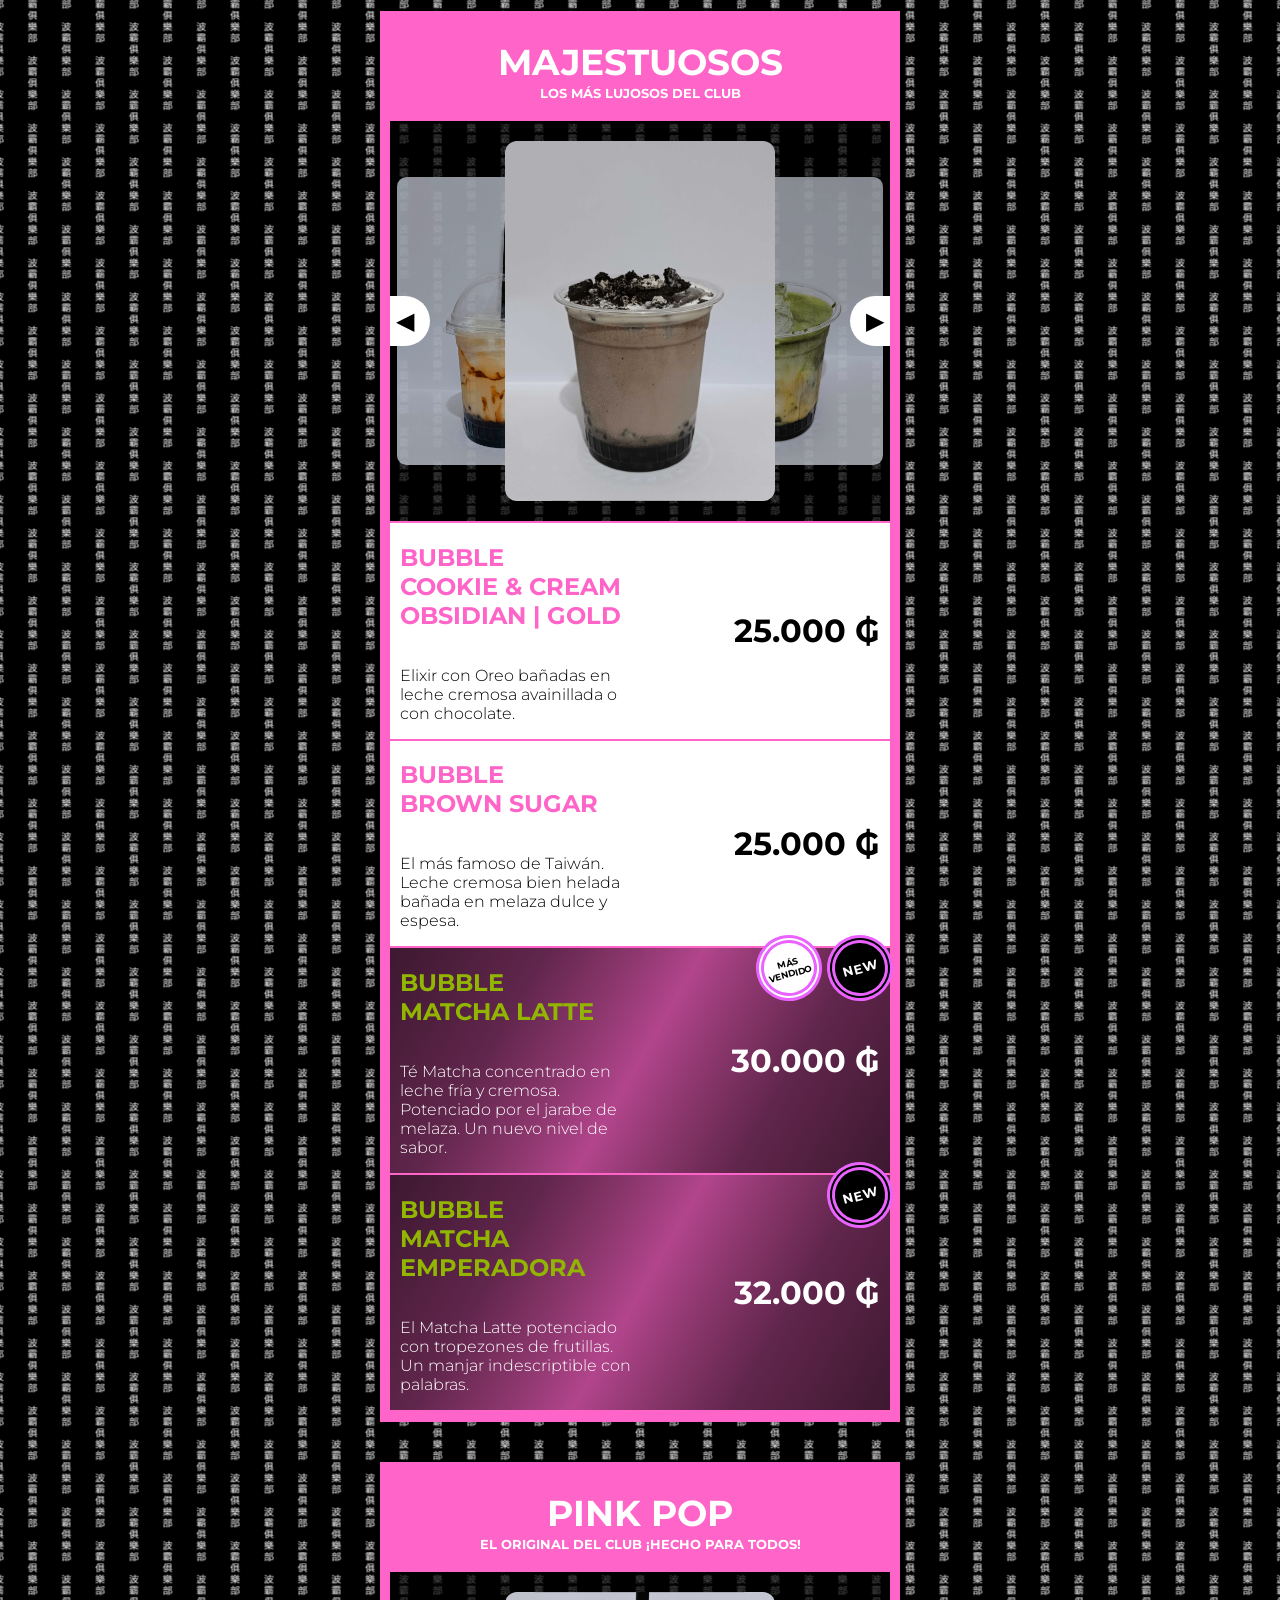
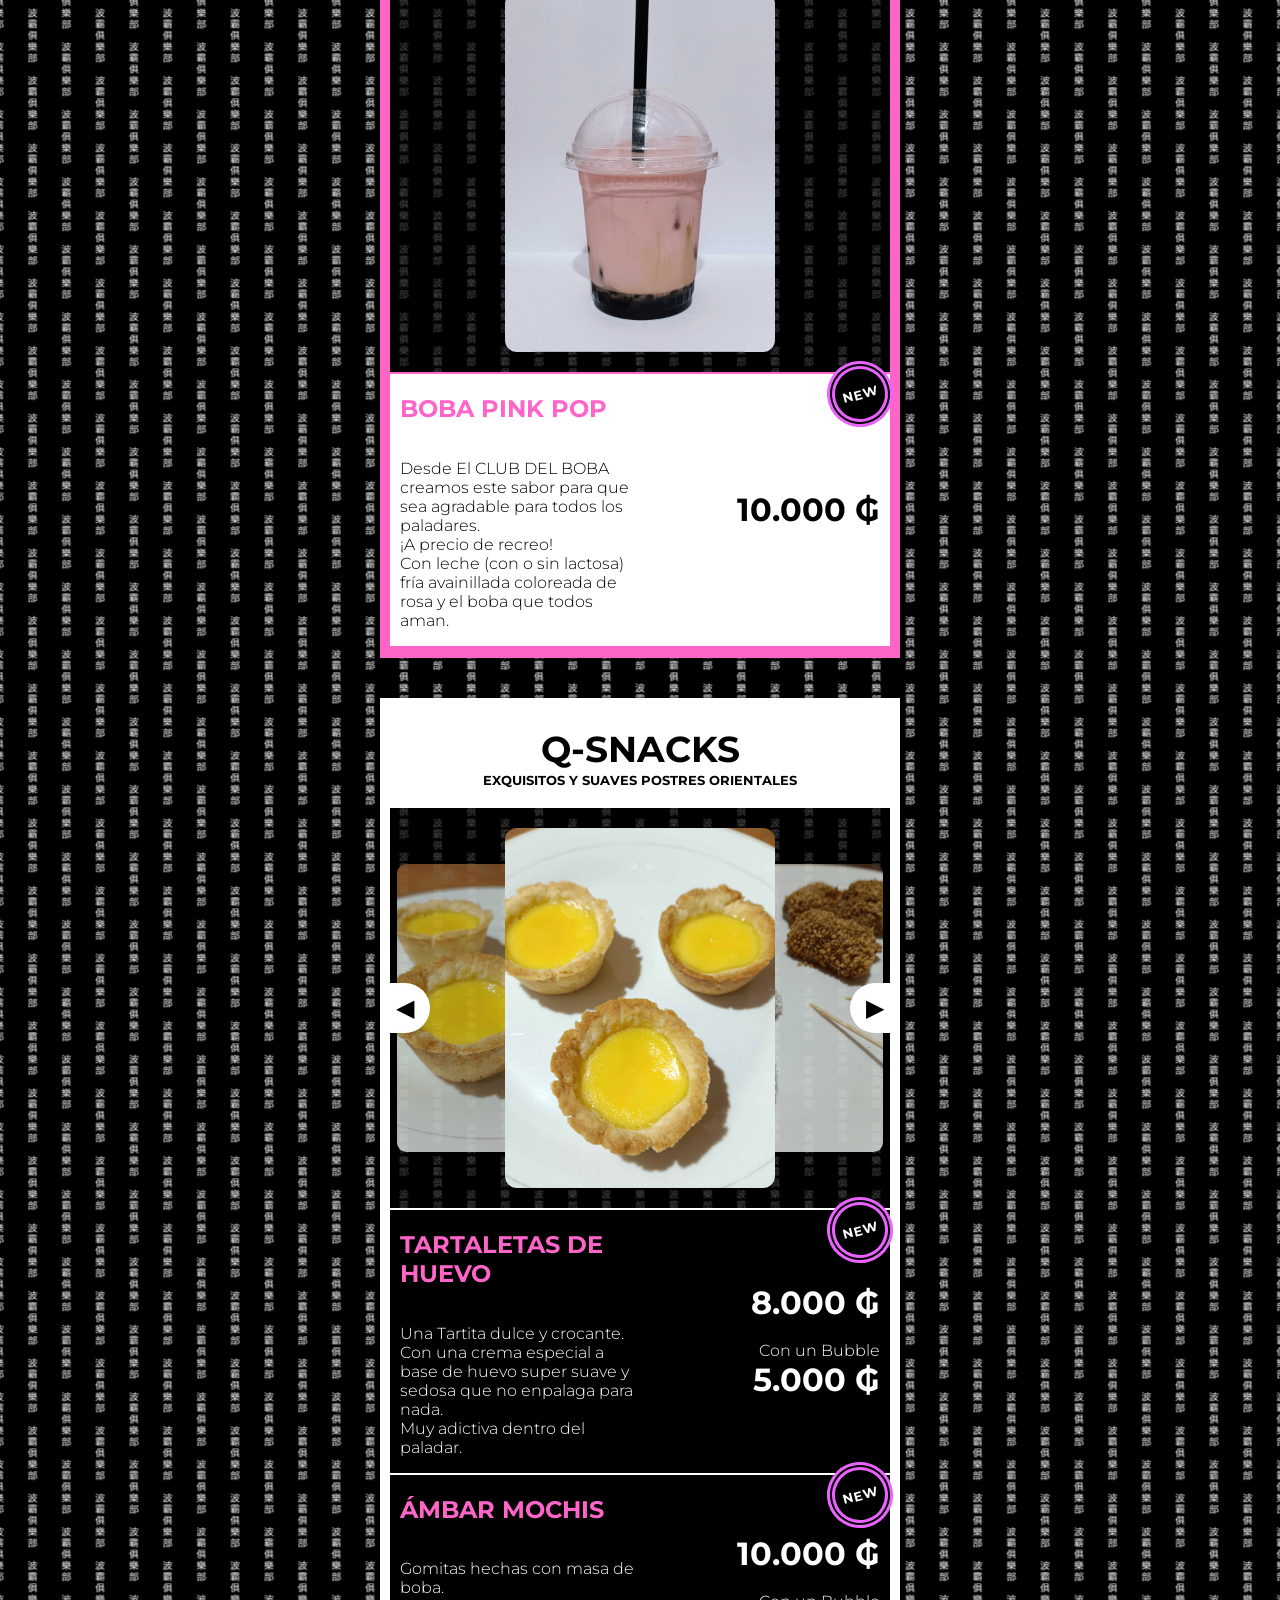
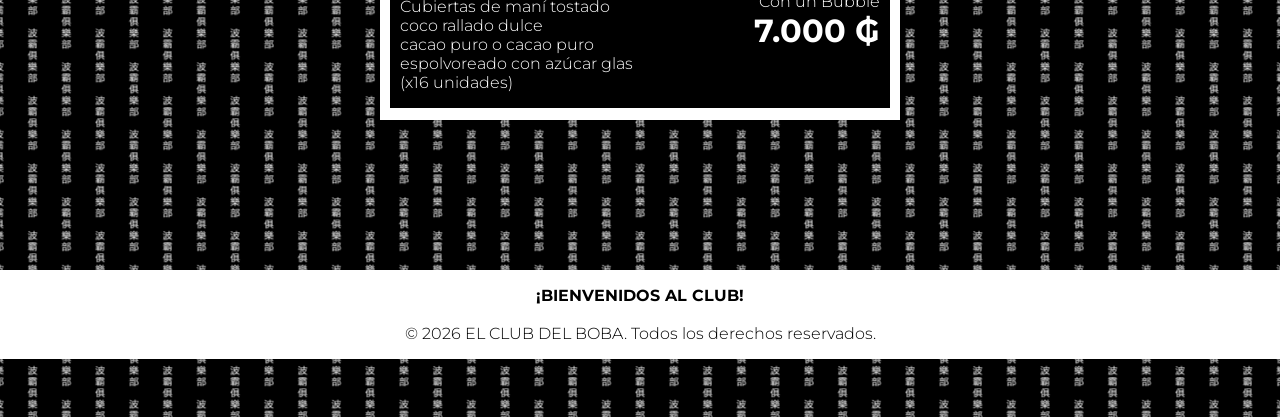
==== commit 36e63c97: "Add files via upload" ====
--- a/index.html
+++ b/index.html
@@ -14,10 +14,11 @@
     <body class="montserrat-font">
 
         <button class="boton barra" id="boton-barra">☰</button>
+        <button class="boton wallet" id="boton-wallet" onclick="location.href='other/card.html'">☰</button>
 
         <!-- <a class="boton what icono" id="boton-what" href="https://wa.me/+595982092589?text=¡Hola! Me gustaría comprar">&#x2709;&#xFE0E;</a> -->
 
-        <div id="barra-lateral" class="barra-lateral">
+        <div id="barra-lateral" class="barraLateral">
             <div class="botonera">
                 <span class="botones">
                     <a class="enlace" id="btnSubir" href="#bloque1"><b>CLÁSICOS</b></a>
--- a/style.css
+++ b/style.css
@@ -102,21 +102,19 @@
     transform: translateX(25px);
 }
 
-.boton.what{
-    background-color: var(--what);
-    border-right: 0;
-    border-radius: 30px 0px 0px 30px;
+.boton.wallet{
+    background-color:var(--rosado);
     color: rgb(255, 255, 255);
-    height: 60px;
-    width: 60px;
-    font-size: xx-large;
-    bottom: 10%;
-    right: 0px;
-    box-shadow: 4px 4px 4px rgba(0, 0, 0, 0.2);
-    opacity: .7;
-}
-
-.barra-lateral {
+    height: 50px;
+    width: 50px;
+    font-size: x-large;
+    bottom: 8px;
+    right: 10px;
+    border: 2px solid #ffffff;
+    box-sizing: border-box;
+}
+
+.barraLateral {
     position: fixed;
     width: 100%;
     height: auto;
@@ -134,7 +132,7 @@
     transition: transform 0.2s ease-in-out;
 }
 
-.barra-lateral::before {
+.barraLateral::before {
     position: absolute;
     display: flex;
     justify-content: center;
@@ -149,13 +147,13 @@
     box-sizing: border-box;
 }
 
-.barra-lateral.activo::before {
+.barraLateral.activo::before {
     font-size: xx-large;
     font-weight: bold;
     content: "MENÚ";
 }
 
-.barra-lateral.activo {
+.barraLateral.activo {
     transform: translateY(0%);
 }
 
@@ -294,13 +292,9 @@
         width: auto;
         height: 100%;
         bottom: 0;
-        opacity: .3;
+        opacity: .22;
         z-index: 0;
         transition: all .5s ease;
-    }
-
-    .bobas.carga{
-        opacity: .0;
     }
 }
 
@@ -323,9 +317,13 @@
         height: auto;
         width: 120%;
         bottom: 0;
-        opacity: .3;
+        opacity: .22;
         z-index: 0;
     }
+}
+
+.bobas.carga{
+    opacity: .0;
 }
 
 .logo.mini{
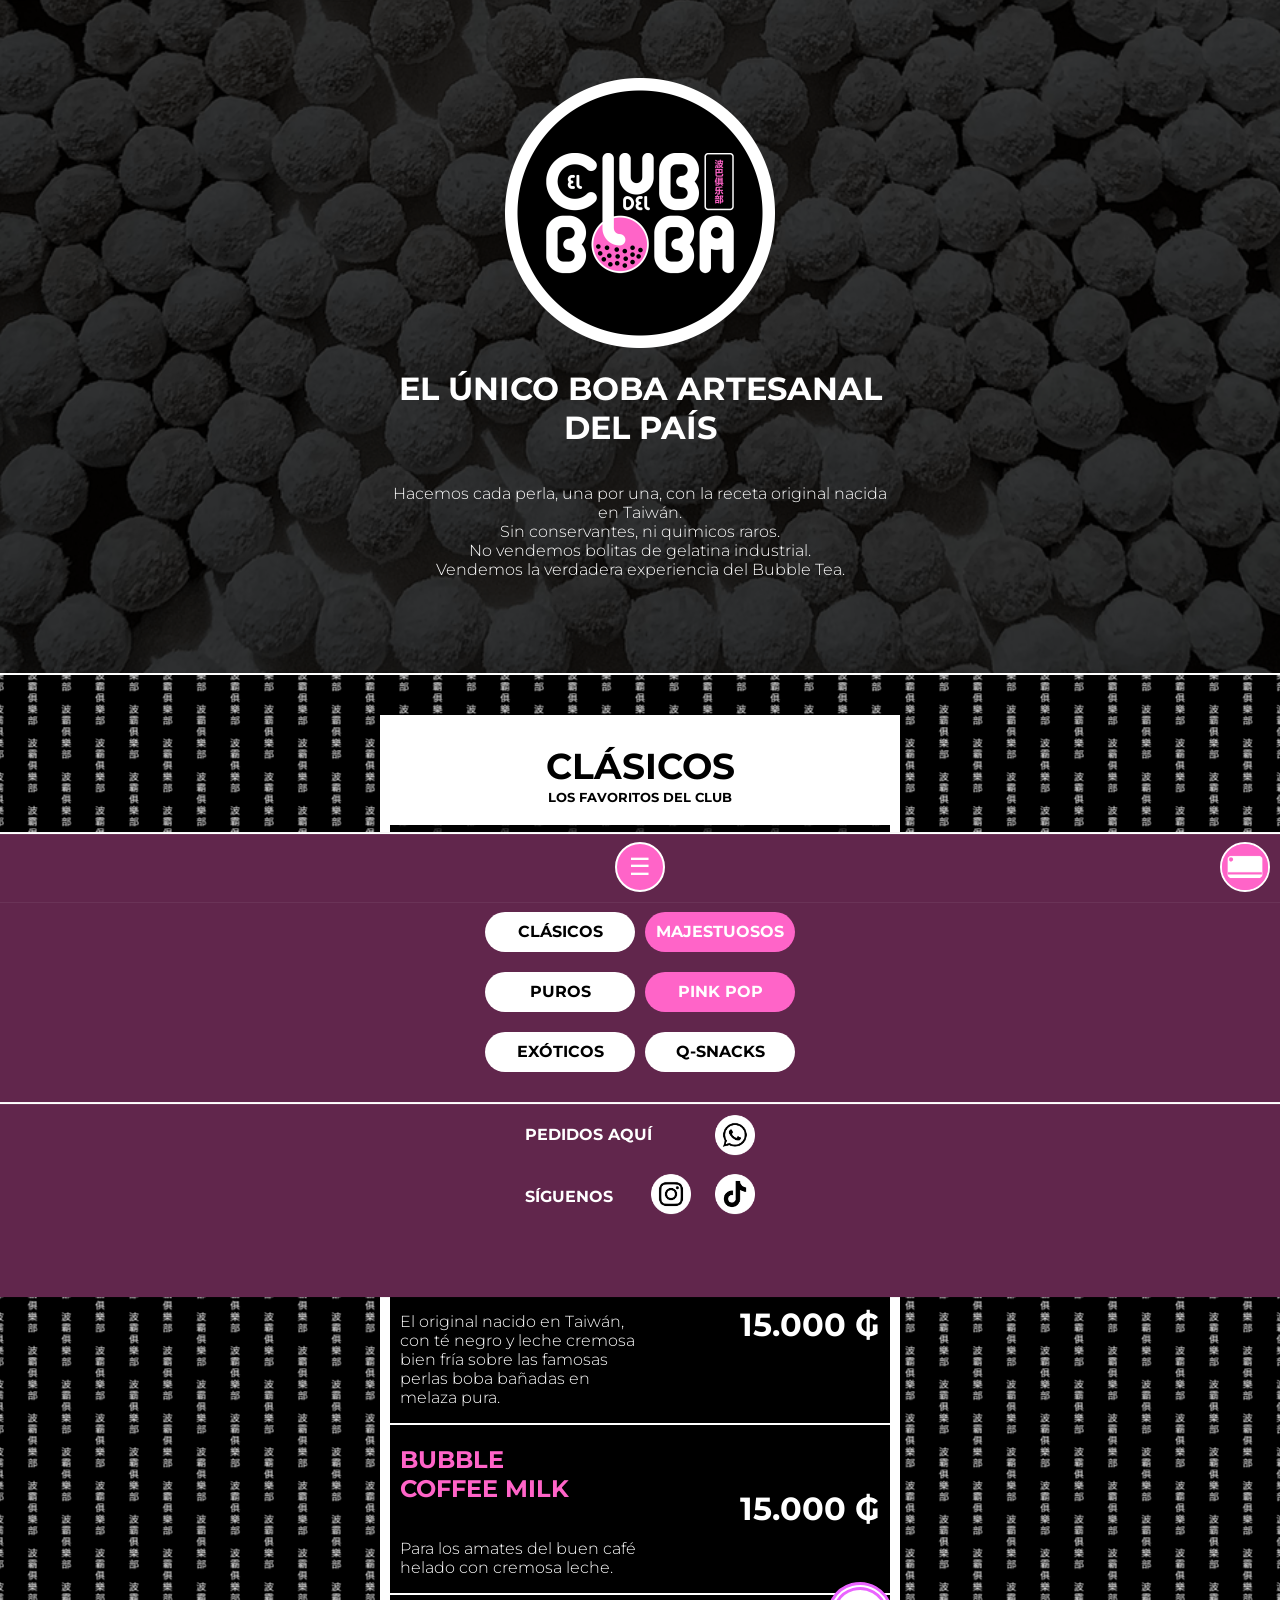
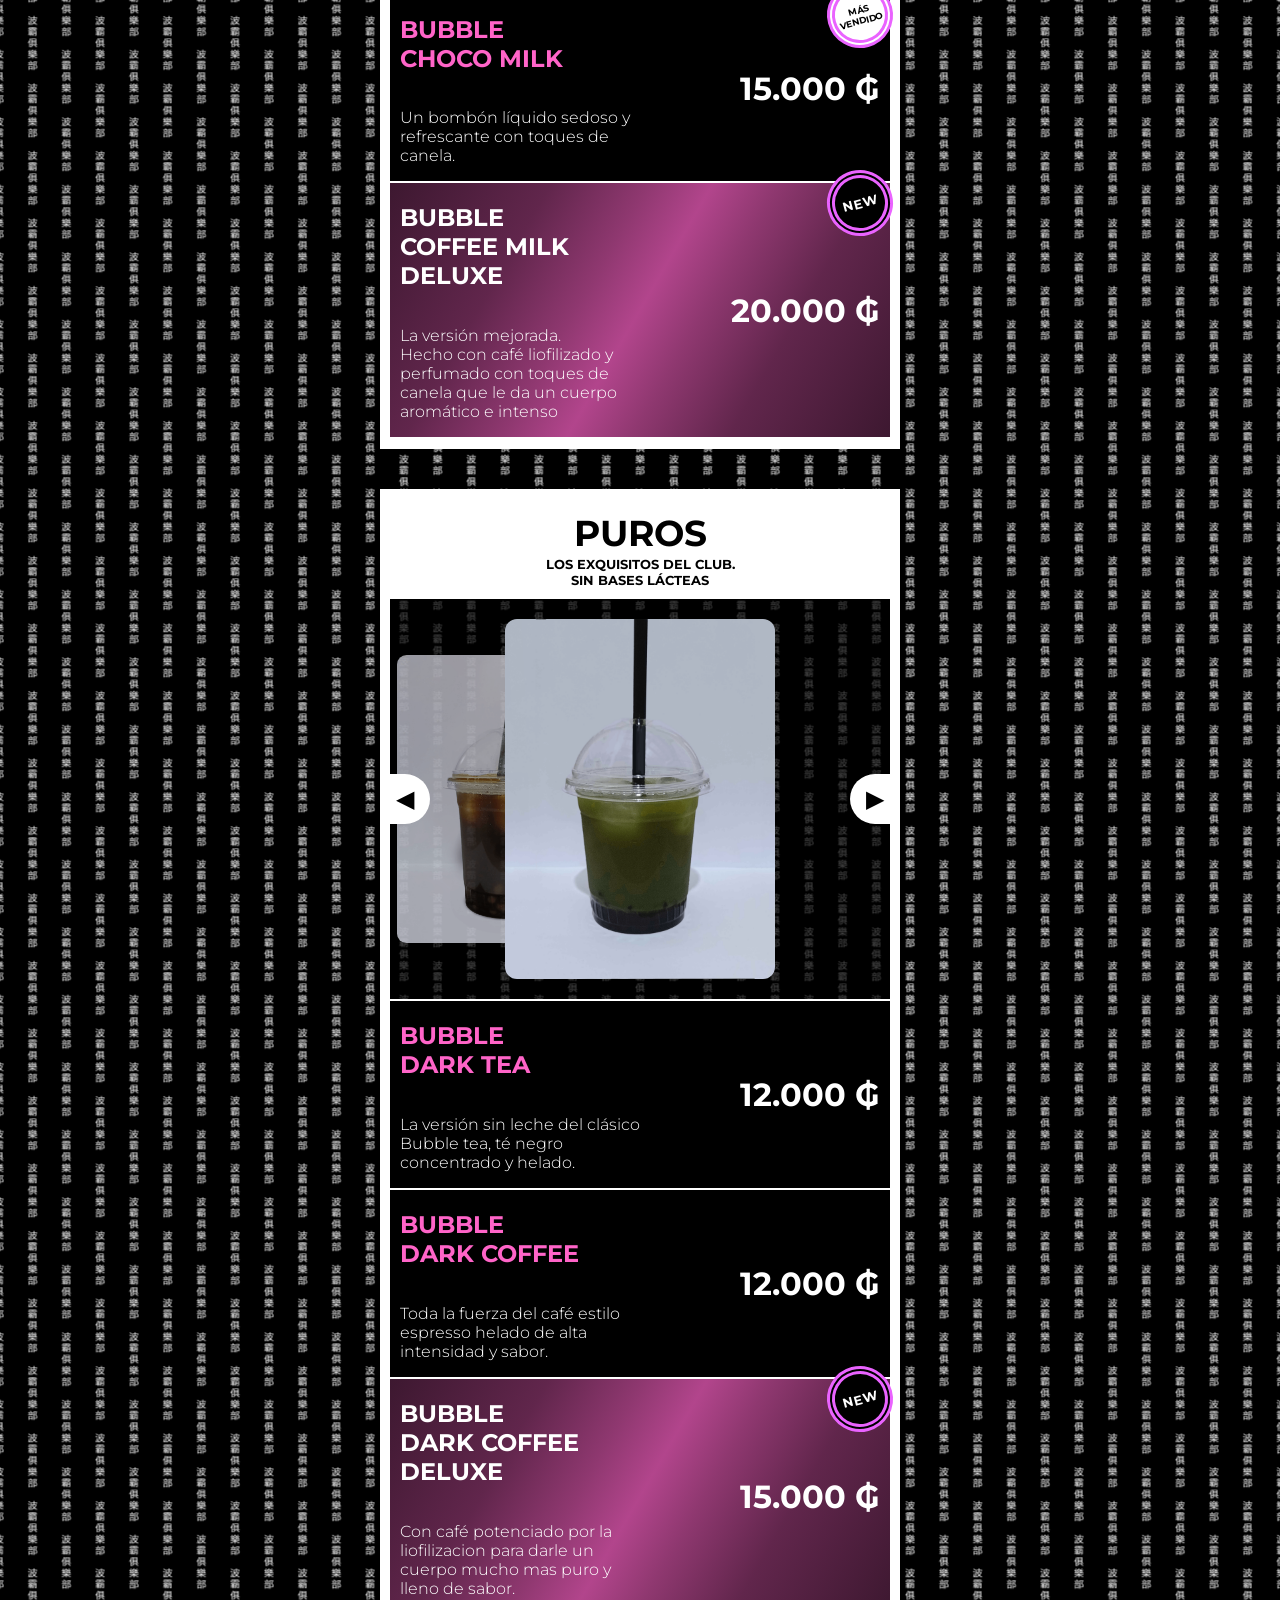
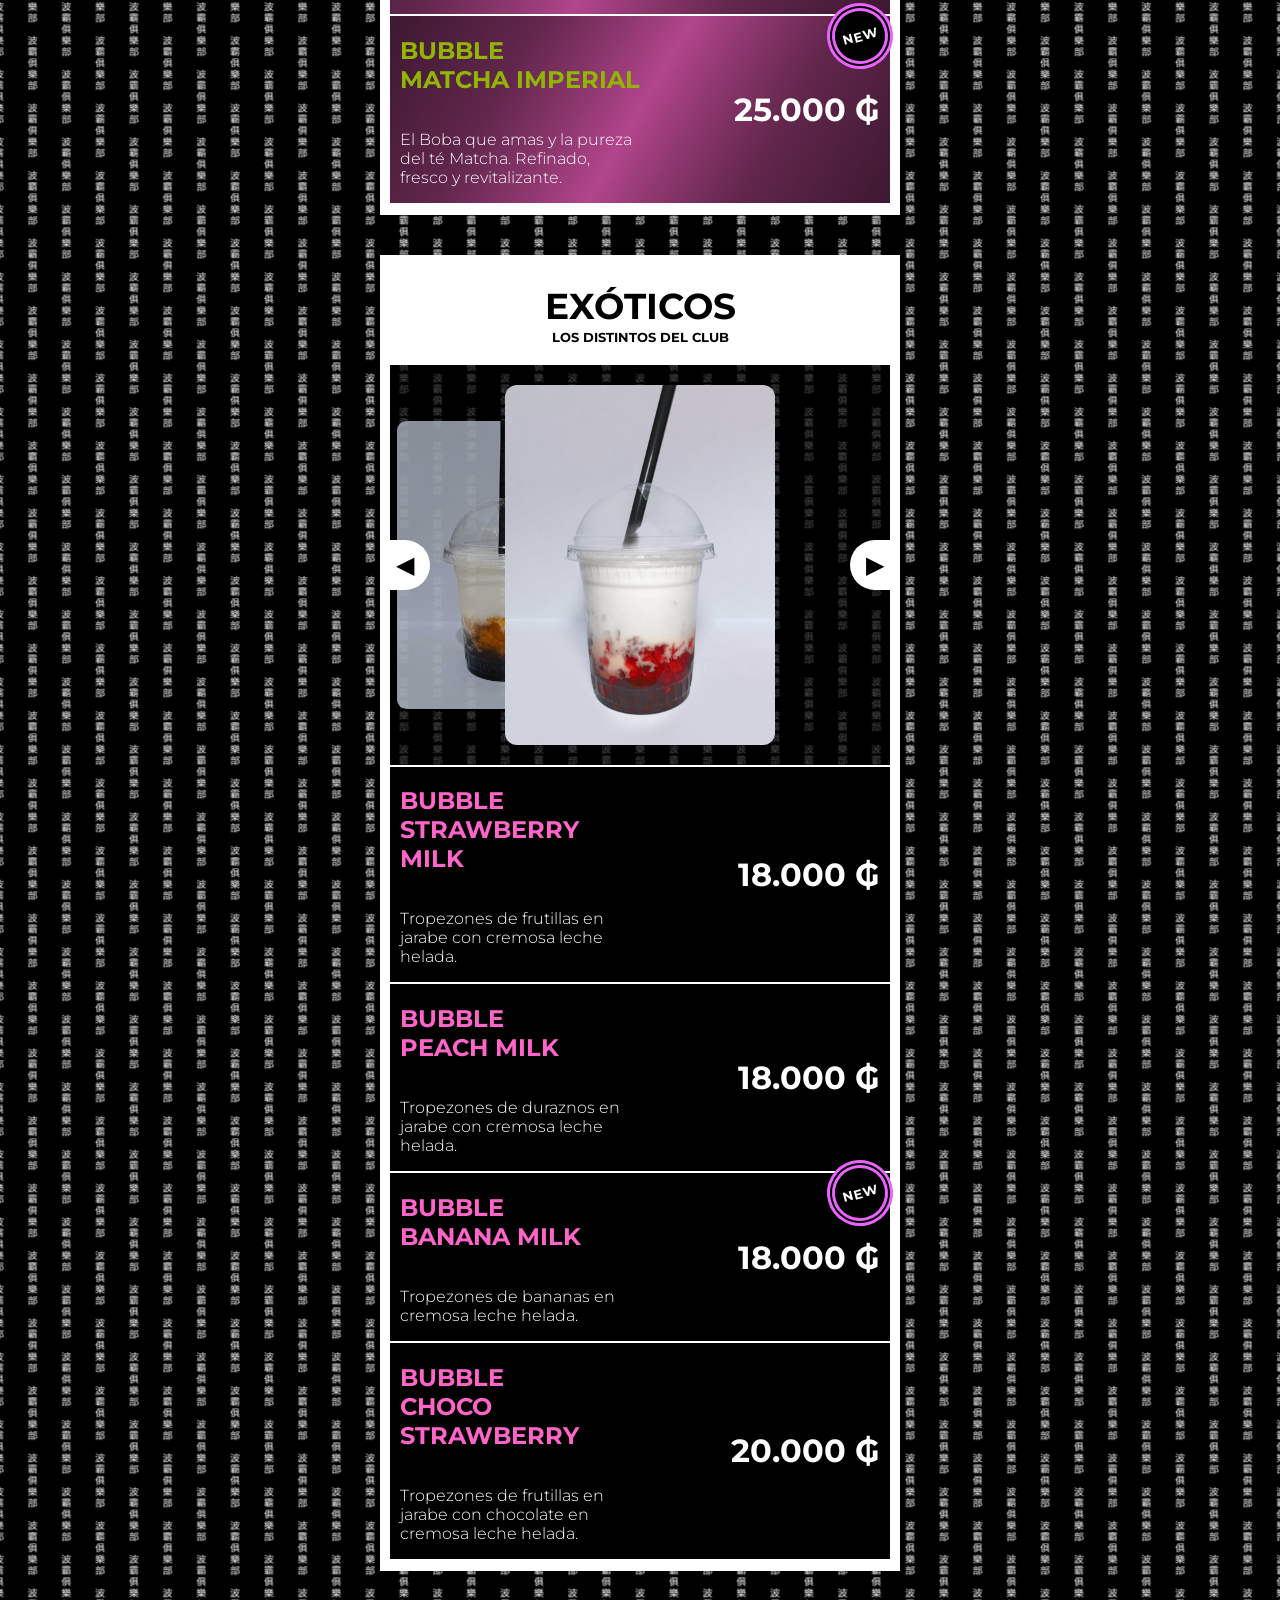
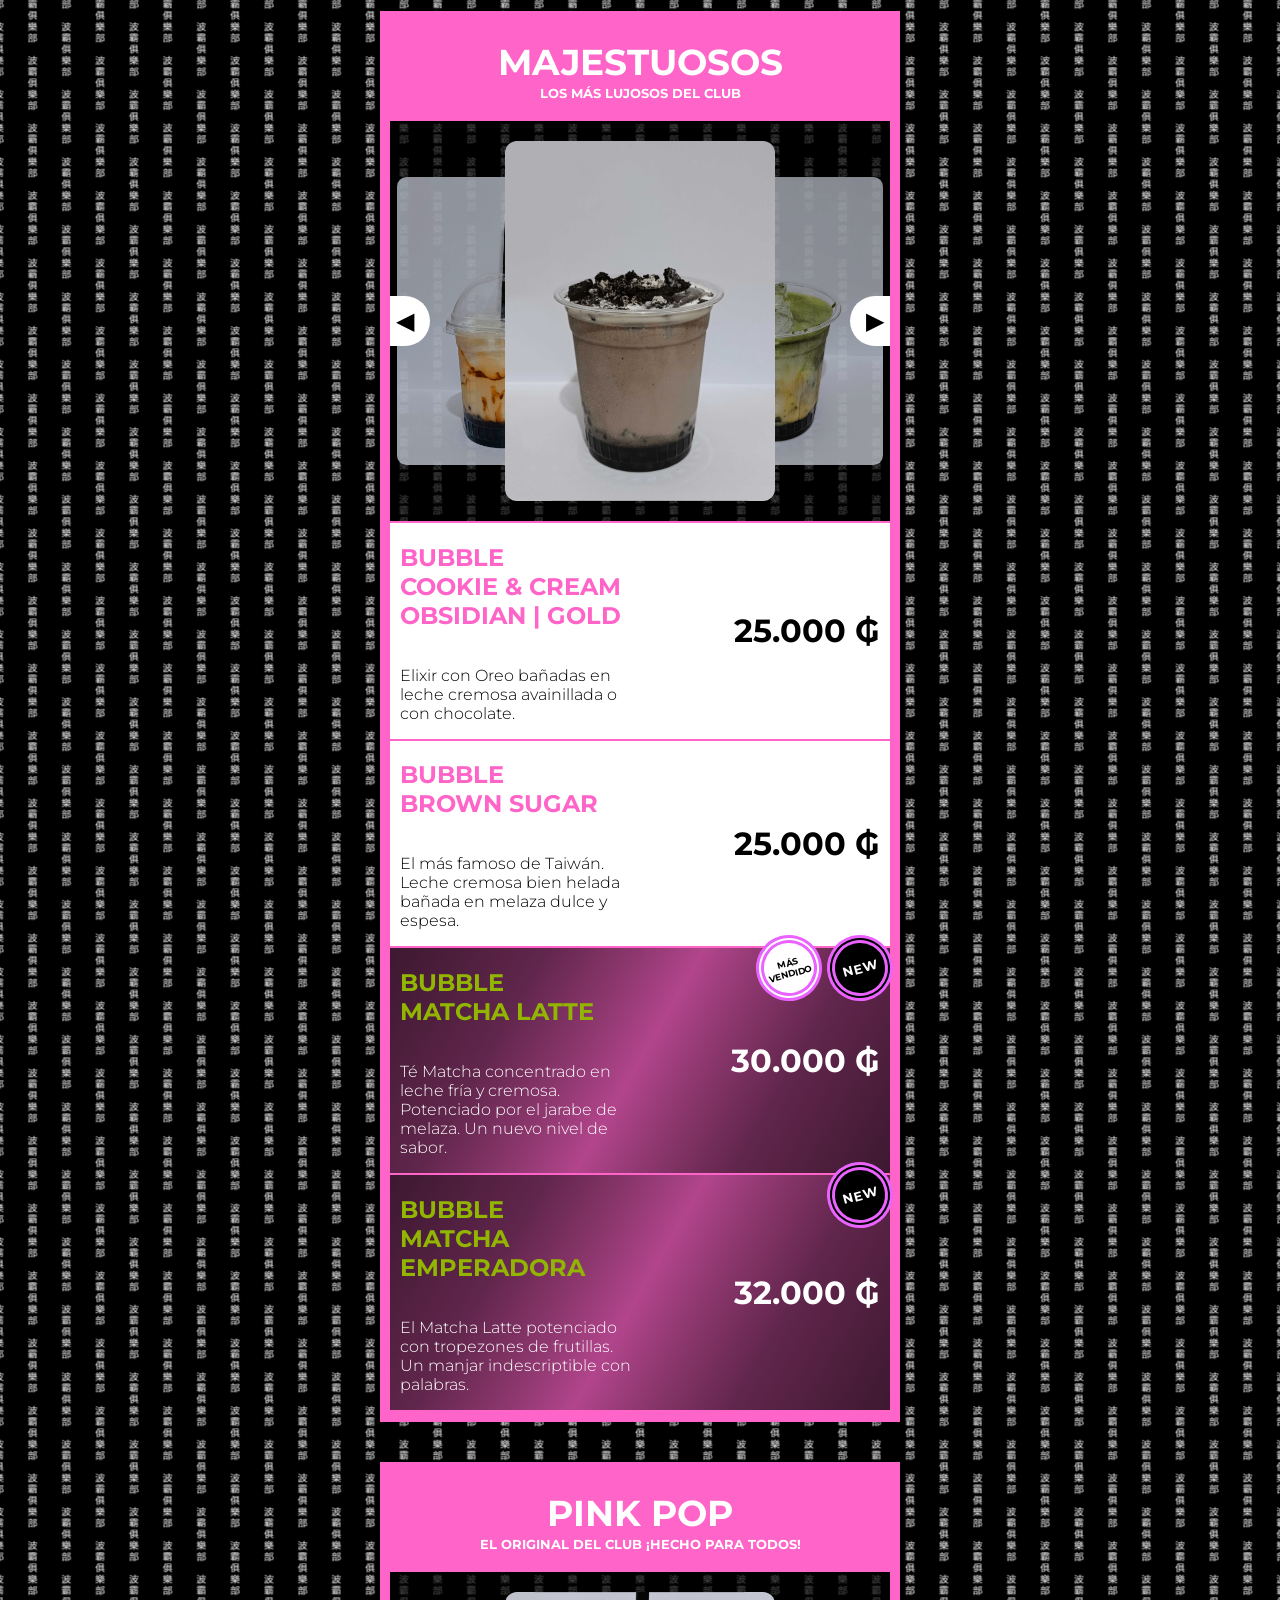
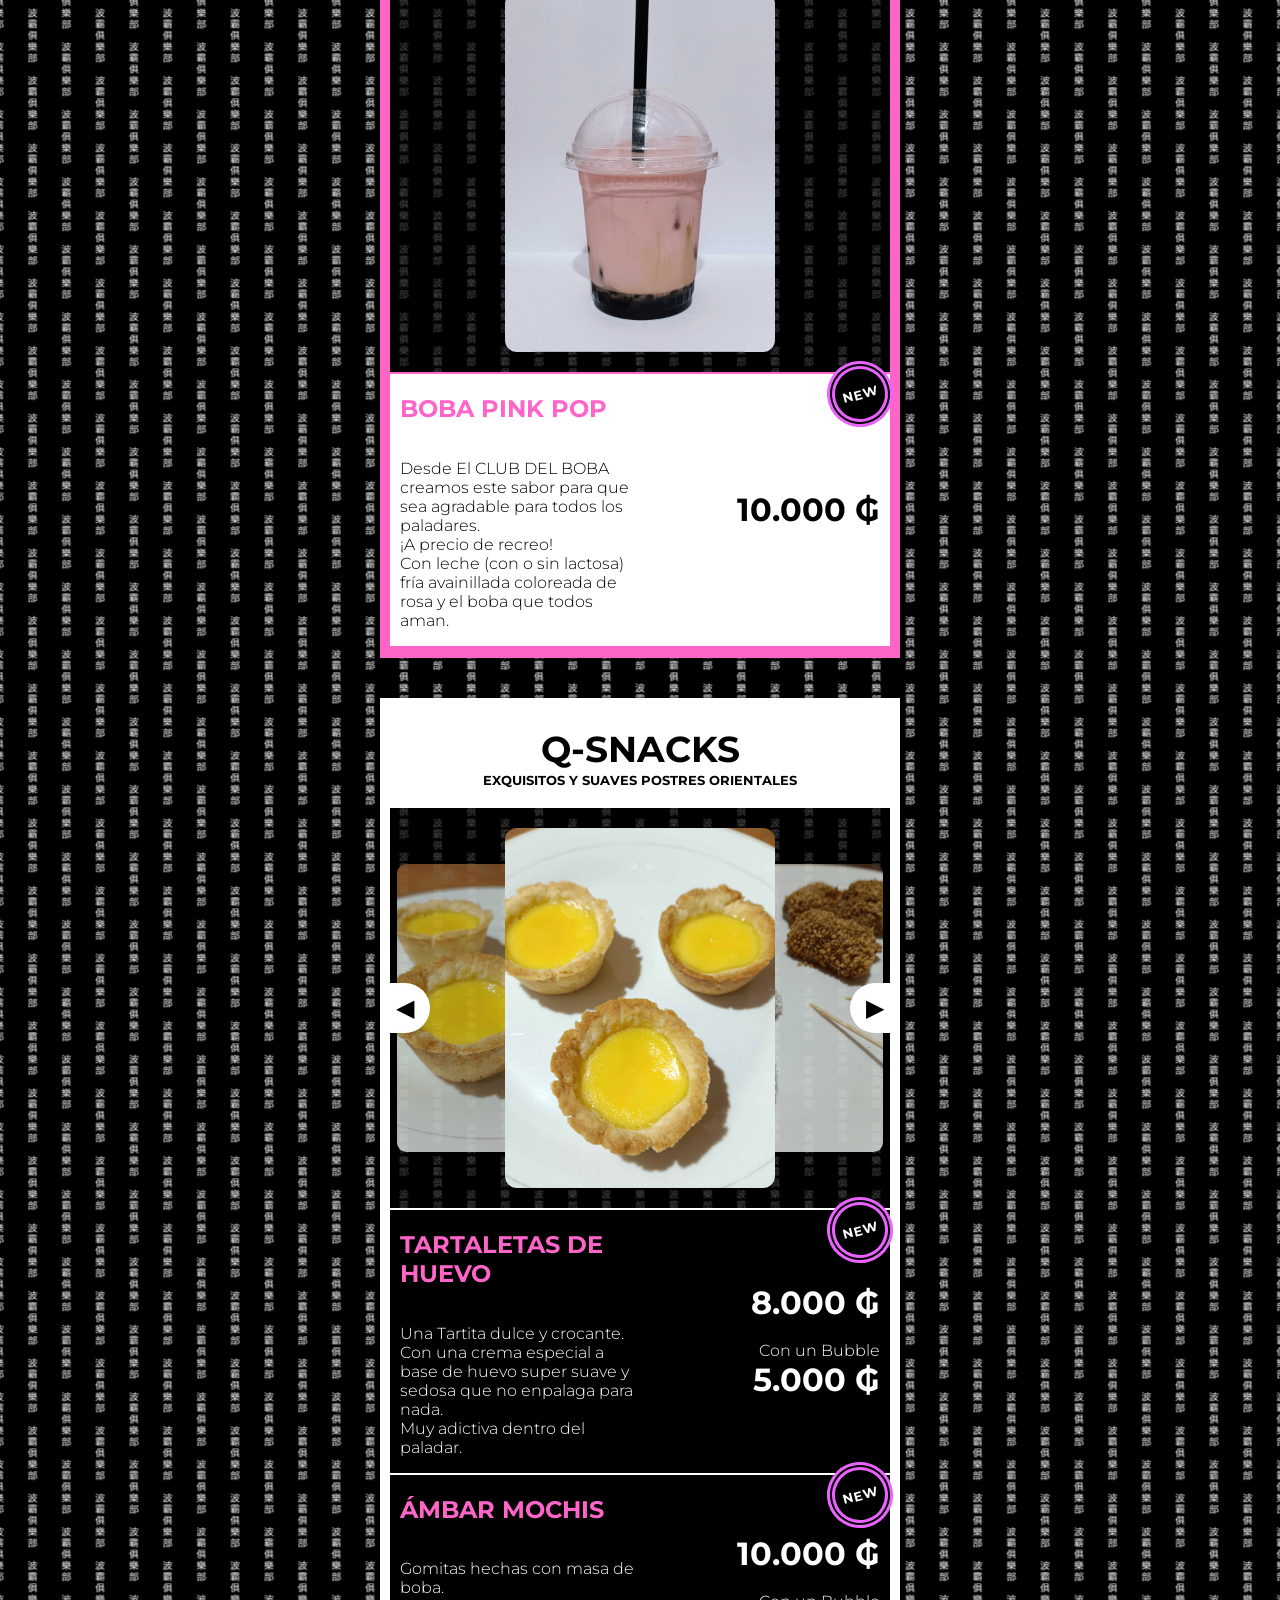
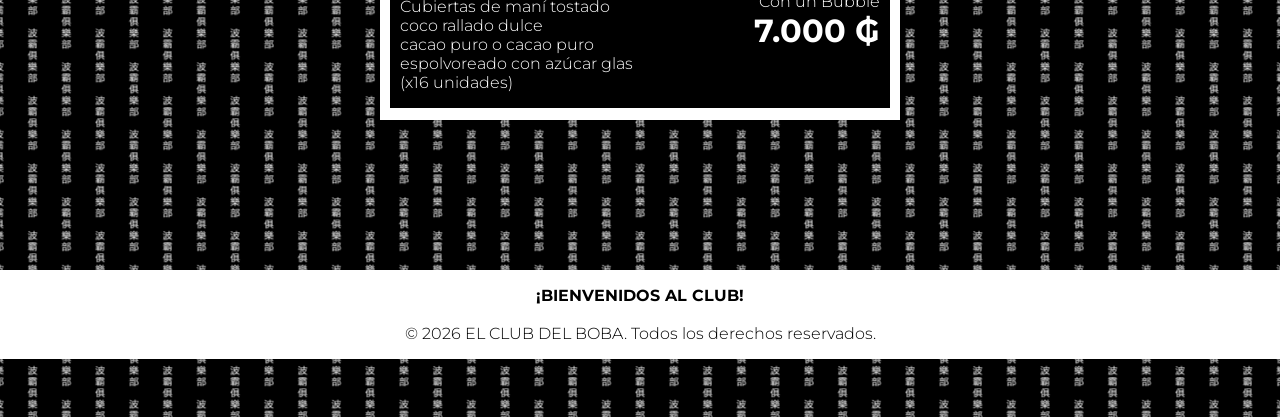
==== commit b33b7cee: "Add files via upload" ====
--- a/index.html
+++ b/index.html
@@ -14,7 +14,7 @@
     <body class="montserrat-font">
 
         <button class="boton barra" id="boton-barra">☰</button>
-        <button class="boton wallet" id="boton-wallet" onclick="location.href='other/card.html'">☰</button>
+        <button class="boton wallet" id="boton-wallet" onclick="location.href='other/card.html'"><img class="cardImg" src="assets/icocard.png" alt="card"></button>
 
         <!-- <a class="boton what icono" id="boton-what" href="https://wa.me/+595982092589?text=¡Hola! Me gustaría comprar">&#x2709;&#xFE0E;</a> -->
 
--- a/style.css
+++ b/style.css
@@ -114,6 +114,11 @@
     box-sizing: border-box;
 }
 
+.cardImg{
+    position: absolute;
+    width: 100%;
+}
+
 .barraLateral {
     position: fixed;
     width: 100%;
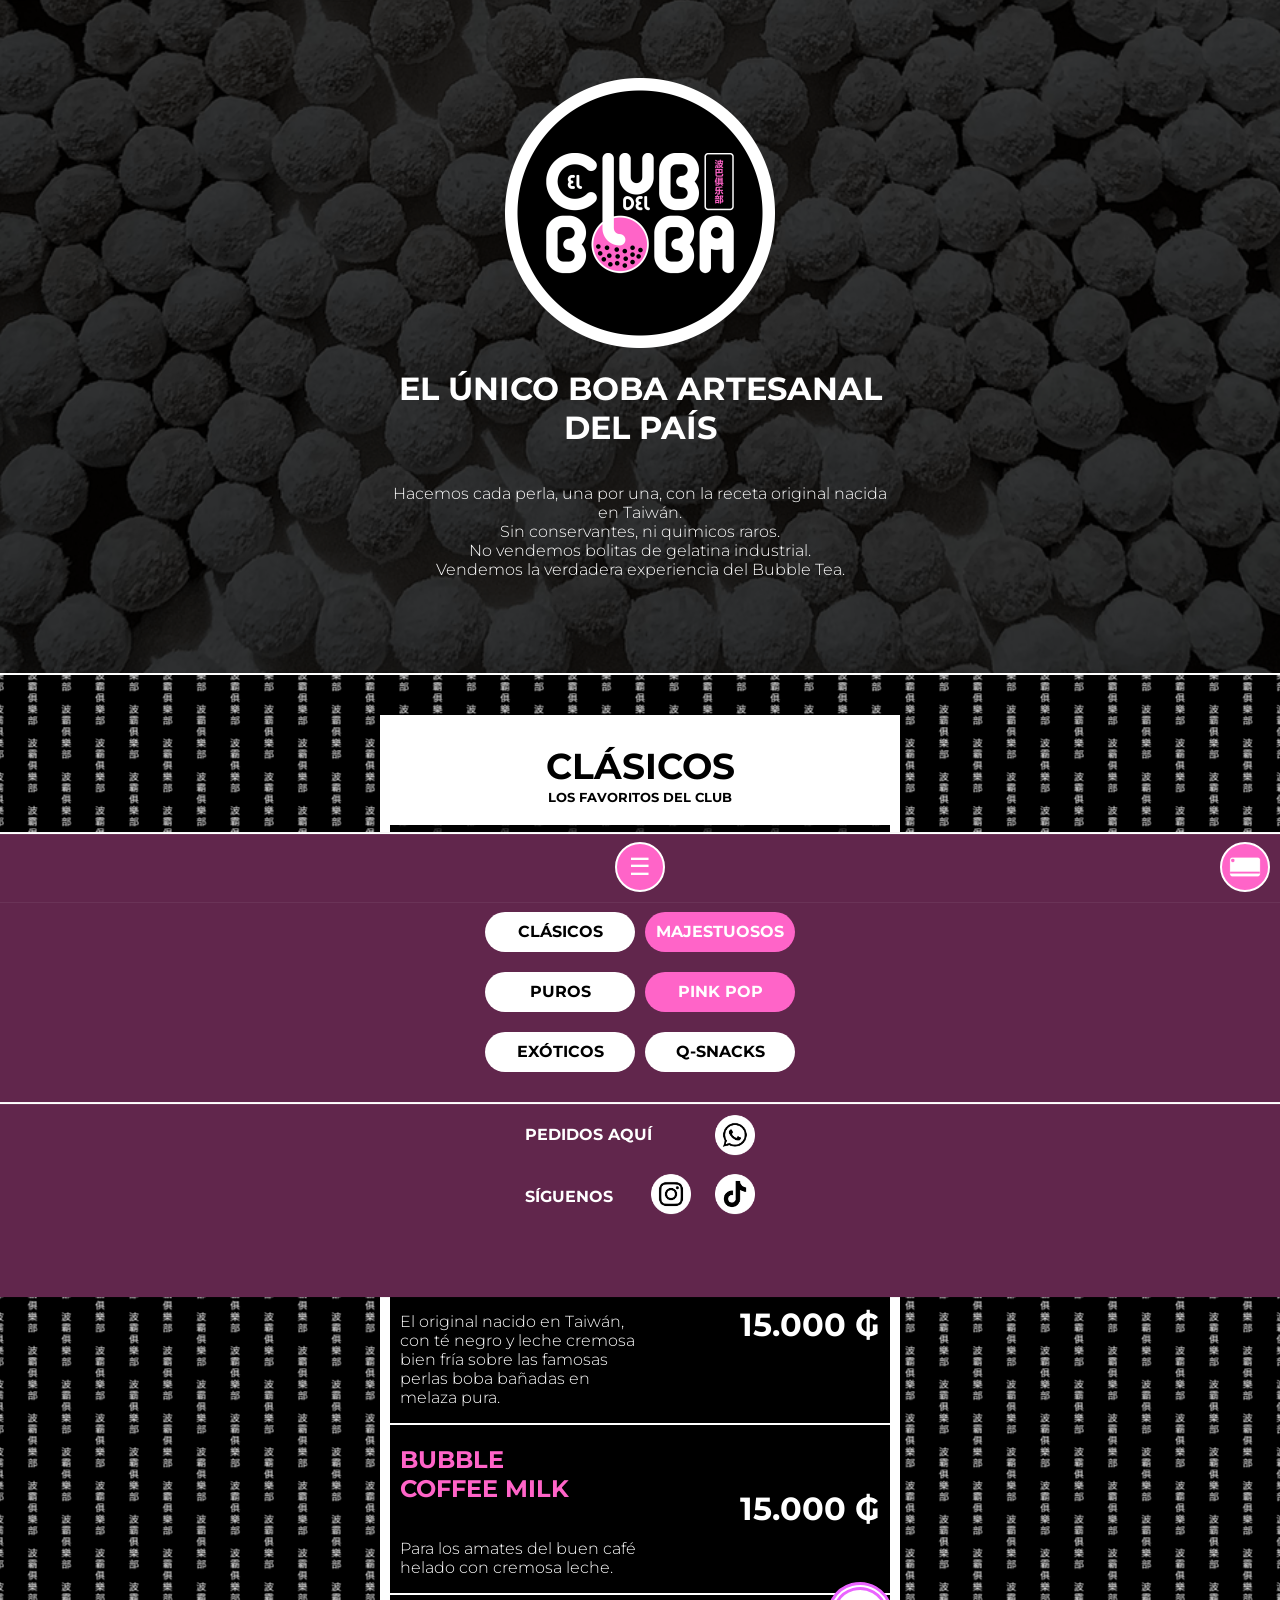
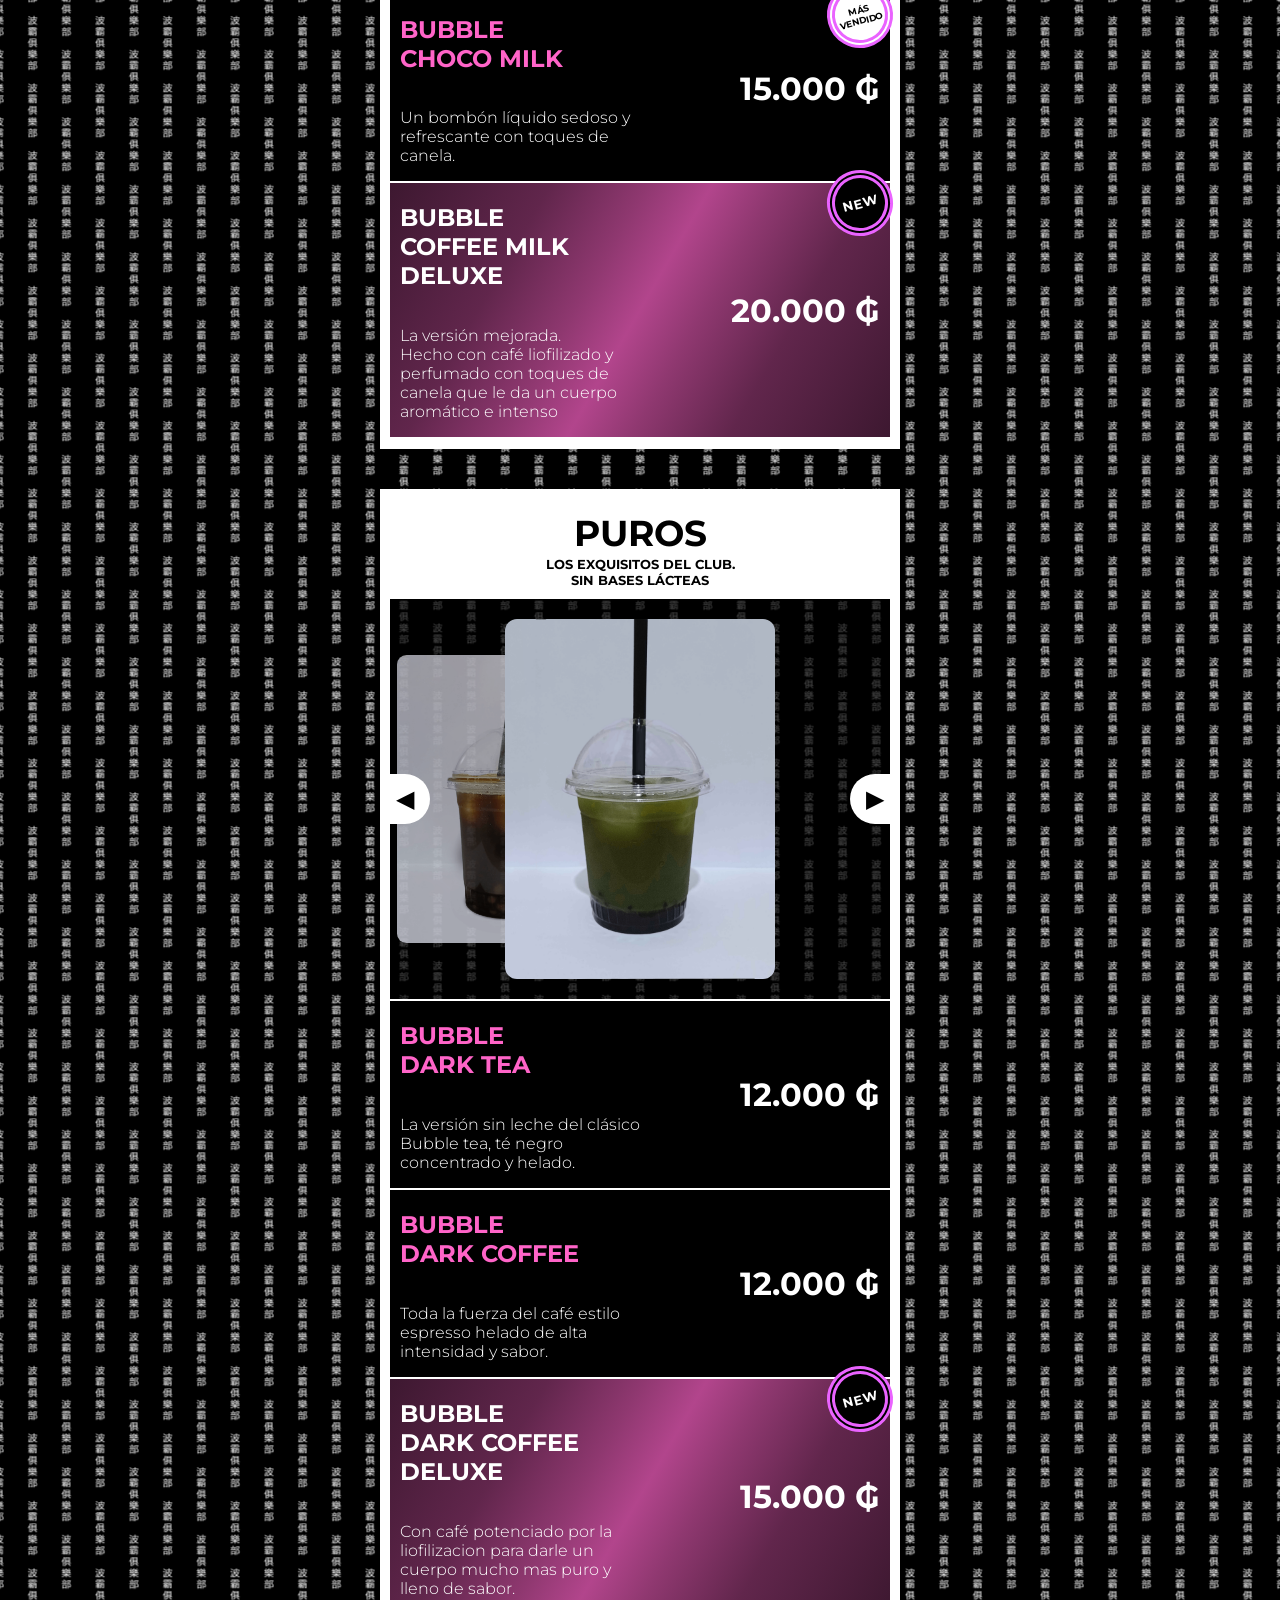
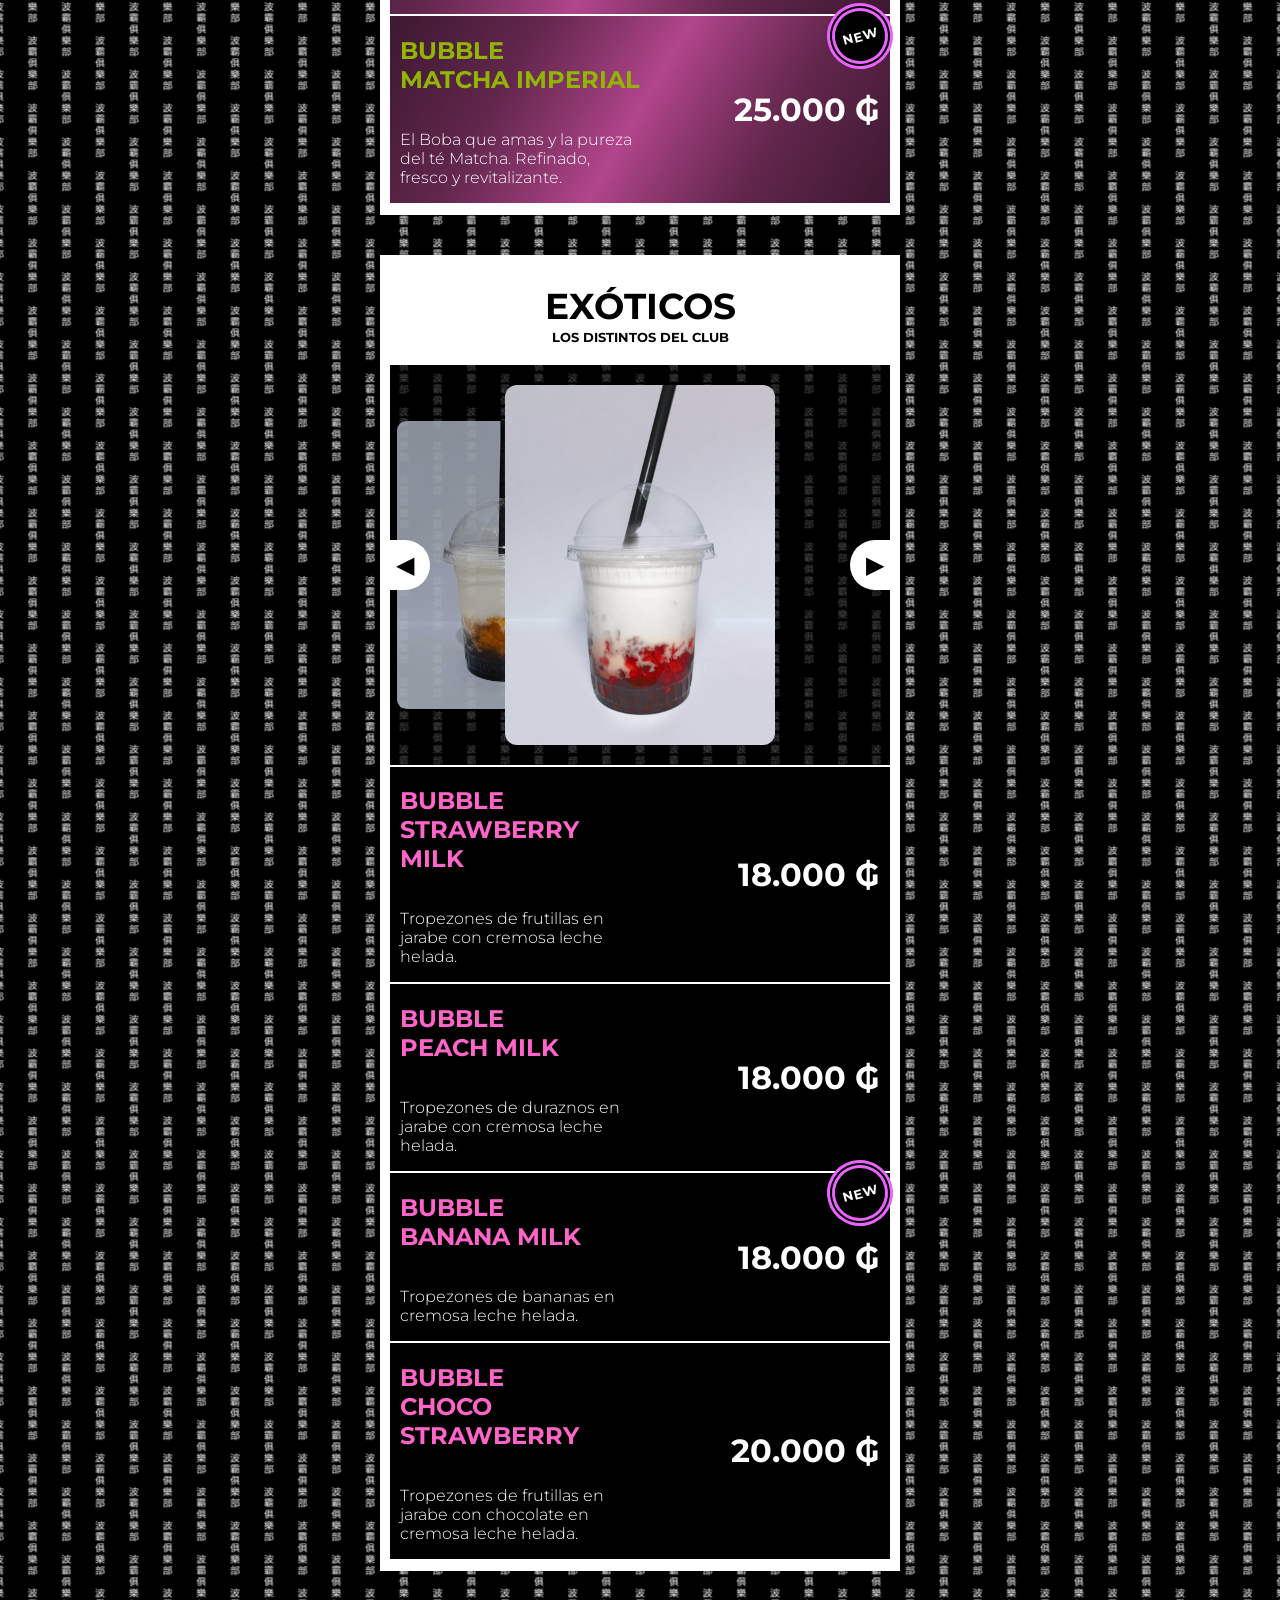
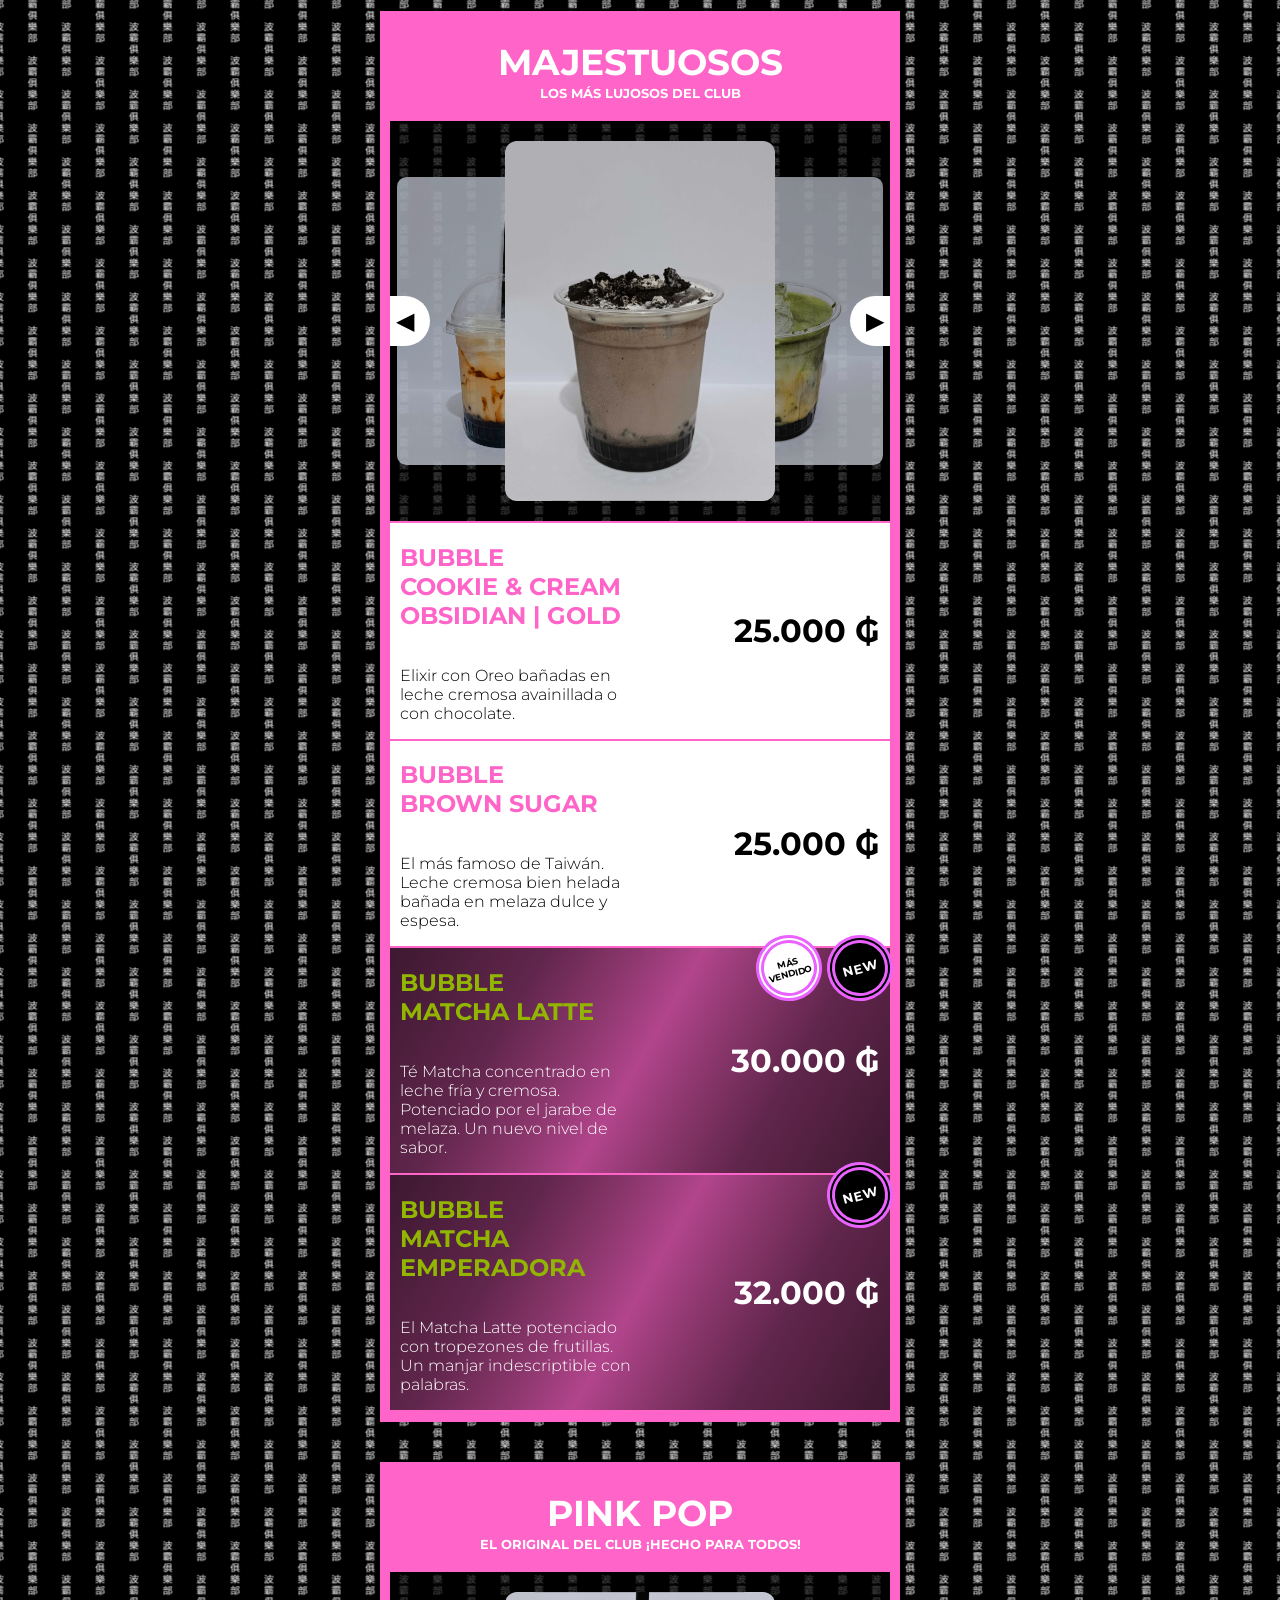
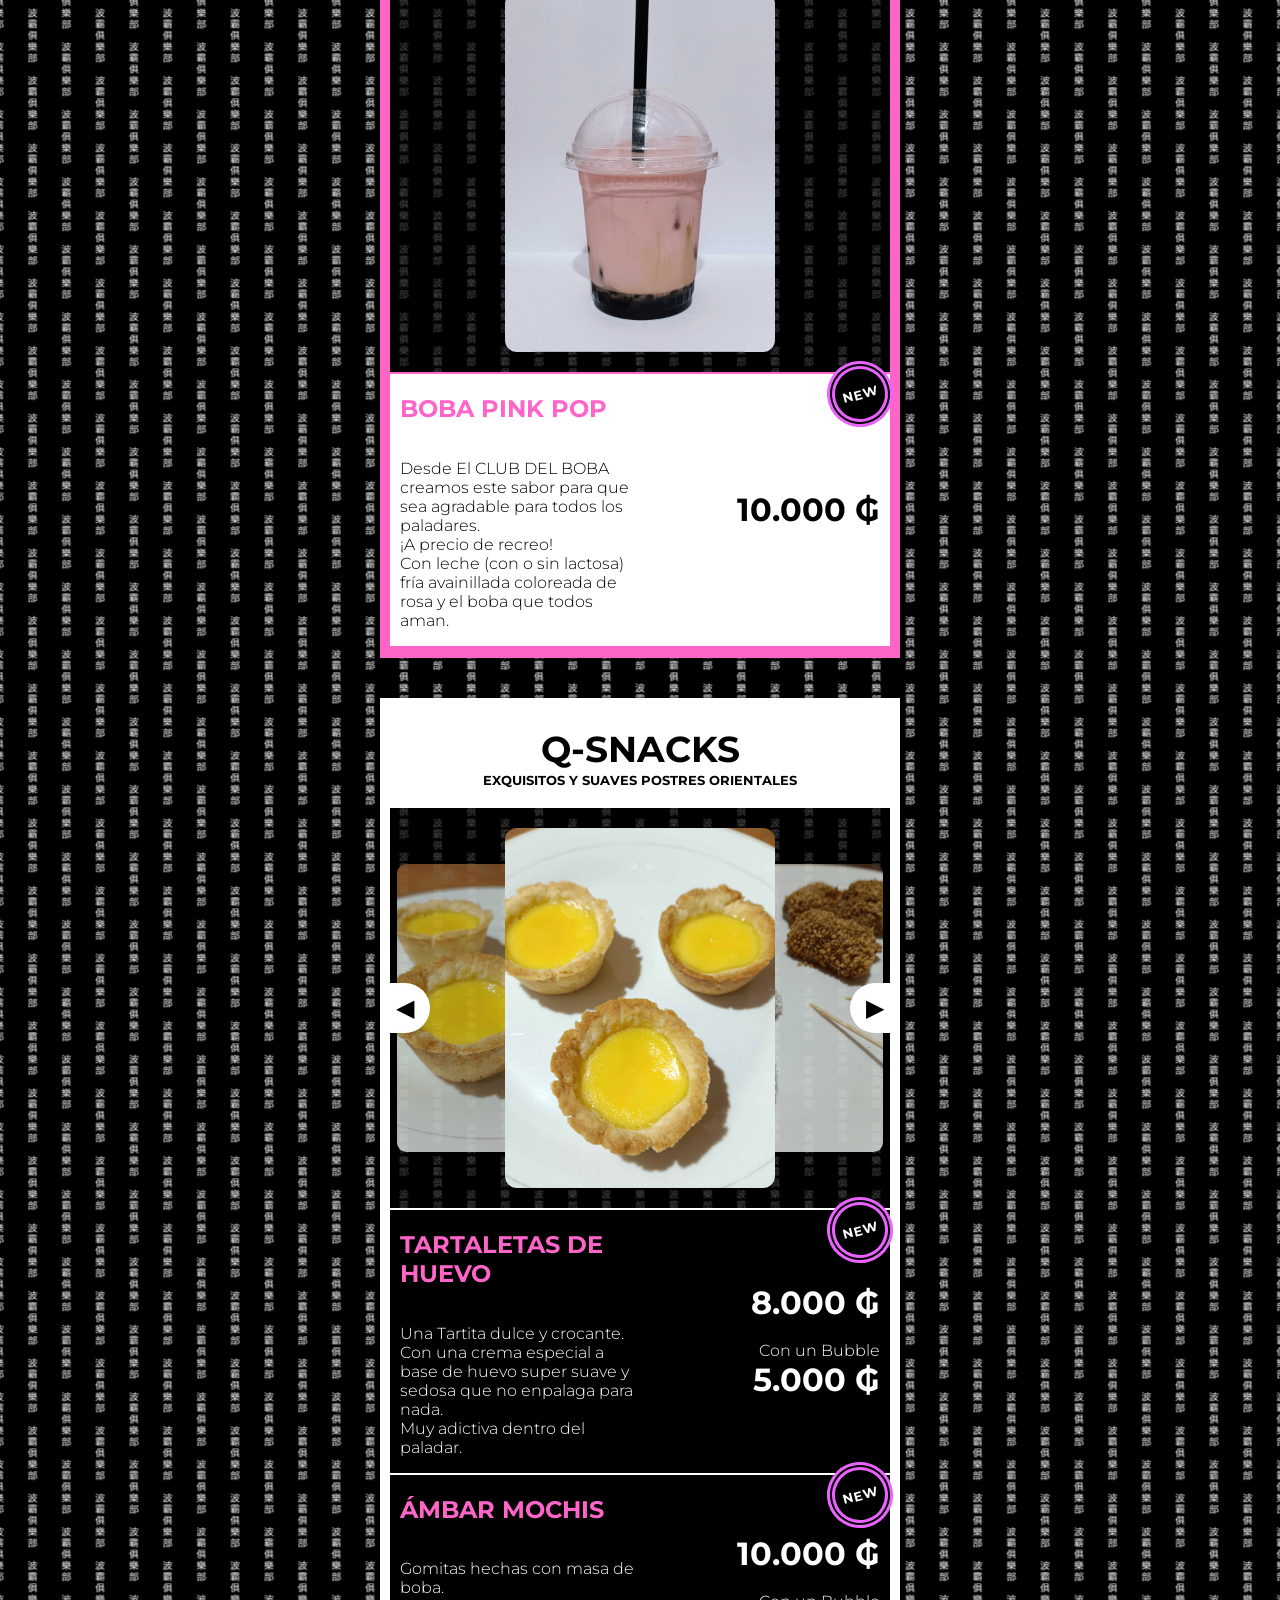
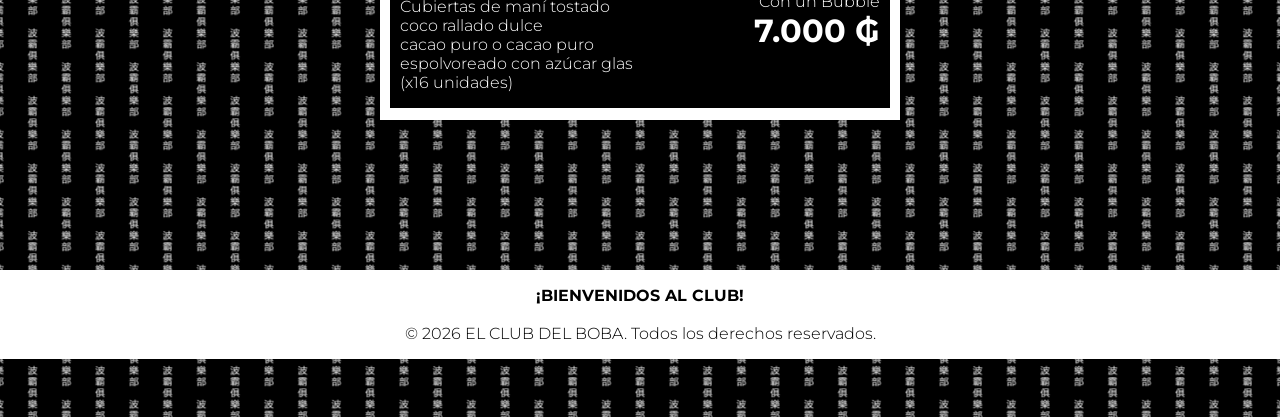
==== commit 8dc56c47: "Add files via upload" ====
--- a/index.html
+++ b/index.html
@@ -14,9 +14,7 @@
     <body class="montserrat-font">
 
         <button class="boton barra" id="boton-barra">☰</button>
-        <button class="boton wallet" id="boton-wallet" onclick="location.href='other/card.html'"><img class="cardImg" src="assets/icocard.png" alt="card"></button>
-
-        <!-- <a class="boton what icono" id="boton-what" href="https://wa.me/+595982092589?text=¡Hola! Me gustaría comprar">&#x2709;&#xFE0E;</a> -->
+        <button class="boton wallet" id="boton-wallet" onclick="location.href='other/card.html'"><img class="icoCard" src="assets/icocard.png" alt="card"></button>
 
         <div id="barra-lateral" class="barraLateral">
             <div class="botonera">
--- a/style.css
+++ b/style.css
@@ -114,9 +114,9 @@
     box-sizing: border-box;
 }
 
-.cardImg{
+.icoCard{
     position: absolute;
-    width: 100%;
+    width: 40px;
 }
 
 .barraLateral {
